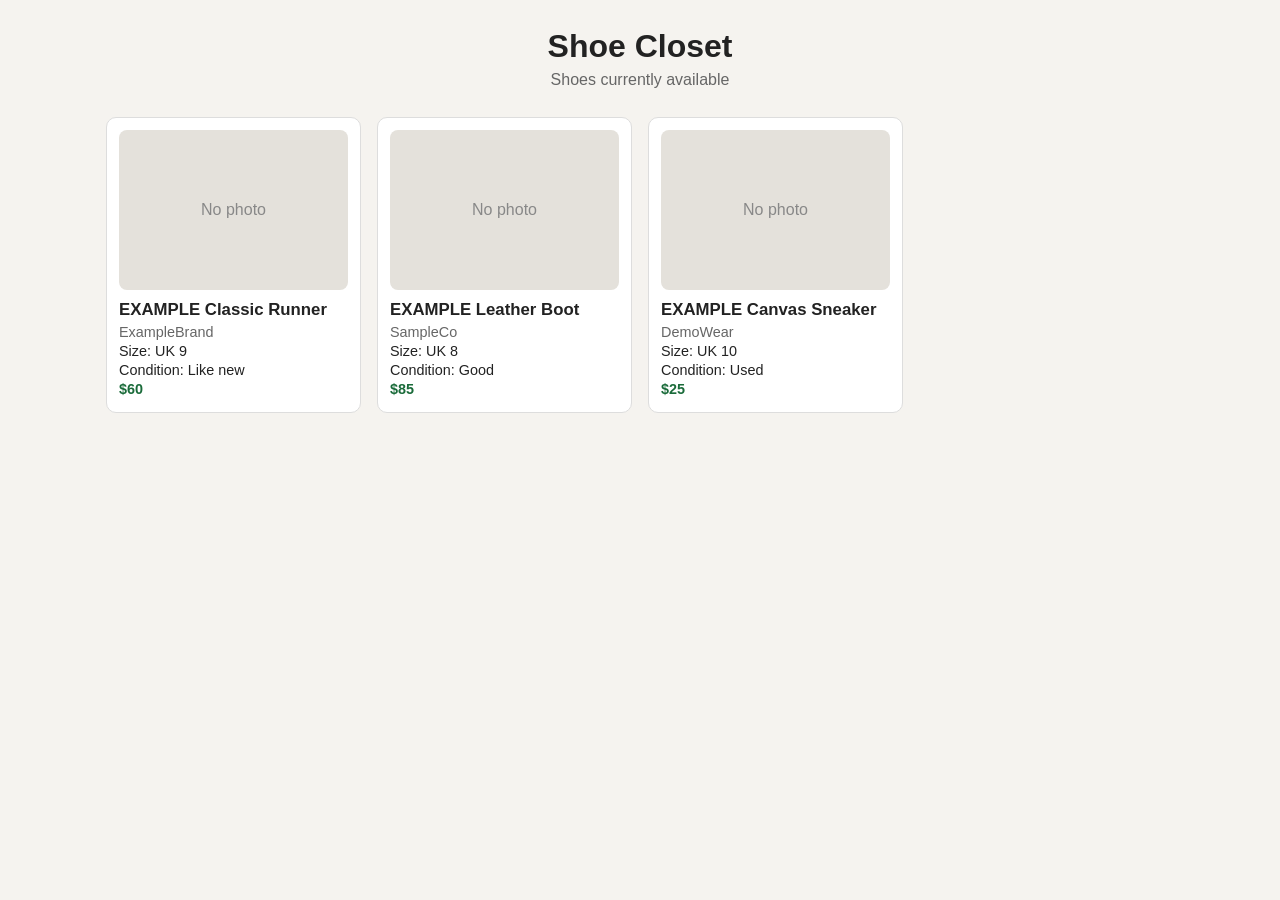
==== index.html @ 01b7a5d8 "Add Shoe Closet static showcase site Co-Authored-By: Claude Haiku 5.5 <noreply@anthropic.com>" ====
<!DOCTYPE html>
<html lang="en">
<head>
  <meta charset="utf-8">
  <meta name="viewport" content="width=device-width, initial-scale=1">
  <title>Shoe Closet</title>
  <link rel="stylesheet" href="styles.css">
</head>
<body>
  <header>
    <h1>Shoe Closet</h1>
    <p>Shoes currently available</p>
  </header>

  <main>
    <!-- Shoe cards are added here by script.js -->
    <div id="grid" class="grid"></div>
  </main>

  <!-- Detail panel: hidden until a card is clicked -->
  <div id="overlay" class="overlay" hidden>
    <div class="panel" role="dialog" aria-modal="true" aria-labelledby="d-name">
      <button id="close" class="close" aria-label="Close">&times;</button>
      <div id="d-photo" class="photo big"></div>
      <h2 id="d-name"></h2>
      <p id="d-price" class="price"></p>
      <dl id="d-info"></dl>
      <p id="d-desc"></p>
    </div>
  </div>

  <script src="shoes.js"></script>
  <script src="script.js"></script>
</body>
</html>
---- styles.css ----
/* Simple, responsive styling. No external files needed. */
* { box-sizing: border-box; }

body {
  margin: 0;
  font-family: Arial, Helvetica, sans-serif;
  background: #f5f3ef;
  color: #222;
}

header {
  text-align: center;
  padding: 28px 16px 12px;
}
header h1 { margin: 0; font-size: 2rem; }
header p { margin: 6px 0 0; color: #666; }

main { max-width: 1100px; margin: 0 auto; padding: 16px; }

/* Cards flow into as many columns as fit the screen */
.grid {
  display: grid;
  grid-template-columns: repeat(auto-fill, minmax(220px, 1fr));
  gap: 16px;
}

.card {
  background: #fff;
  border: 1px solid #ddd;
  border-radius: 10px;
  padding: 12px;
  text-align: left;
  font: inherit;
  color: inherit;
  cursor: pointer;
  transition: box-shadow 0.15s, transform 0.15s;
}
.card:hover, .card:focus {
  box-shadow: 0 4px 14px rgba(0, 0, 0, 0.15);
  transform: translateY(-2px);
}
.card h3 { margin: 10px 0 4px; font-size: 1.05rem; }
.card p { margin: 3px 0; font-size: 0.9rem; }
.brand { color: #666; }
.price { font-weight: bold; font-size: 1.1rem; color: #1a6b3a; }

/* Photo box (placeholder text shows when there is no image) */
.photo {
  height: 160px;
  background: #e4e1db;
  color: #888;
  border-radius: 8px;
  display: flex;
  align-items: center;
  justify-content: center;
  overflow: hidden;
}
.photo img { width: 100%; height: 100%; object-fit: cover; }
.photo.big { height: 260px; }

/* Detail panel */
.overlay {
  position: fixed;
  inset: 0;
  background: rgba(0, 0, 0, 0.55);
  display: flex;
  align-items: center;
  justify-content: center;
  padding: 16px;
}
.overlay[hidden] { display: none; }

.panel {
  position: relative;
  background: #fff;
  border-radius: 12px;
  padding: 20px;
  width: 100%;
  max-width: 480px;
  max-height: 90vh;
  overflow-y: auto;
}
.panel h2 { margin: 14px 0 4px; }
.close {
  position: absolute;
  top: 8px;
  right: 10px;
  z-index: 1;
  border: none;
  background: #fff;
  border-radius: 50%;
  width: 34px;
  height: 34px;
  font-size: 1.5rem;
  line-height: 1;
  cursor: pointer;
}

dl { display: grid; grid-template-columns: auto 1fr; gap: 6px 14px; margin: 12px 0; }
dt { font-weight: bold; color: #555; }
dd { margin: 0; }
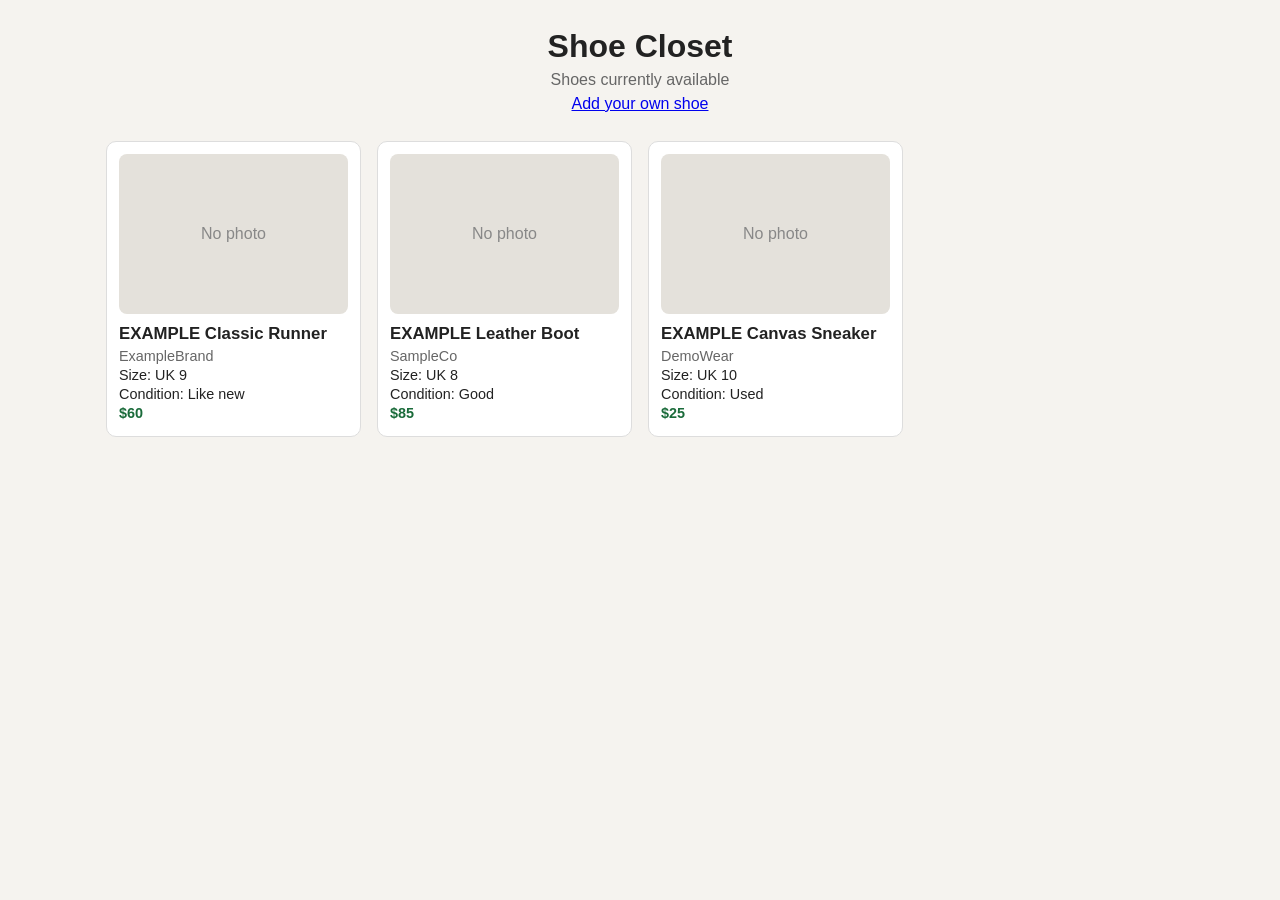
==== commit 342e3f95: "Add shoe entry form page and link to it Co-Authored-By: Claude Haiku 5.5 <noreply@anthropic.com>" ====
--- a/index.html
+++ b/index.html
@@ -10,6 +10,7 @@
   <header>
     <h1>Shoe Closet</h1>
     <p>Shoes currently available</p>
+    <p><a href="add.html">Add your own shoe</a></p>
   </header>
 
   <main>
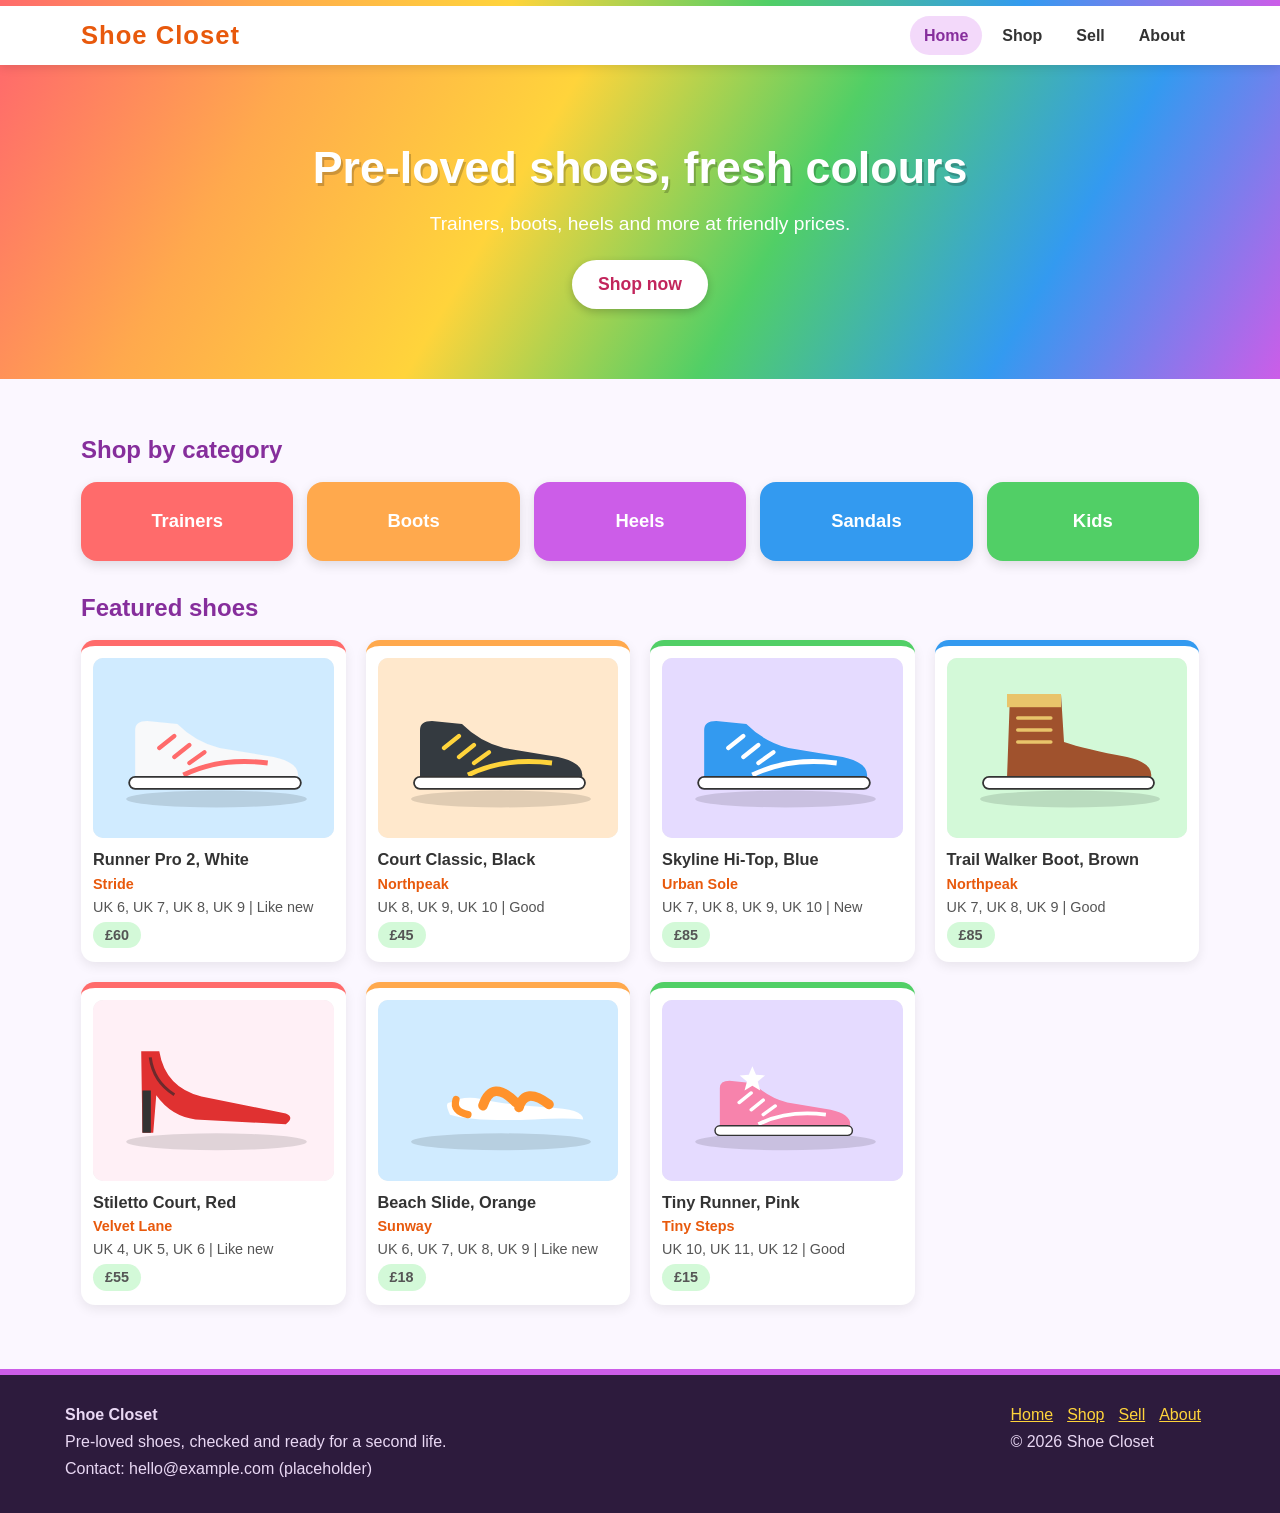
==== commit 888c4c5b: "Rebuild as a multi-page shoe shop with placeholder images Co-Authored-By: Claude Haiku 5.5 <noreply@" ====
--- a/index.html
+++ b/index.html
@@ -3,34 +3,57 @@
 <head>
   <meta charset="utf-8">
   <meta name="viewport" content="width=device-width, initial-scale=1">
-  <title>Shoe Closet</title>
+  <title>Shoe Closet - pre-loved shoes</title>
   <link rel="stylesheet" href="styles.css">
 </head>
 <body>
-  <header>
-    <h1>Shoe Closet</h1>
-    <p>Shoes currently available</p>
-    <p><a href="add.html">Add your own shoe</a></p>
+  <header class="site-header">
+    <nav class="nav">
+      <a class="logo" href="index.html">Shoe Closet</a>
+      <ul>
+        <li><a class="link active" href="index.html">Home</a></li>
+        <li><a class="link" href="shop.html">Shop</a></li>
+        <li><a class="link" href="sell.html">Sell</a></li>
+        <li><a class="link" href="about.html">About</a></li>
+      </ul>
+    </nav>
   </header>
 
-  <main>
-    <!-- Shoe cards are added here by script.js -->
-    <div id="grid" class="grid"></div>
+  <section class="hero">
+    <h1>Pre-loved shoes, fresh colours</h1>
+    <p>Trainers, boots, heels and more at friendly prices.</p>
+    <a class="btn light" href="shop.html">Shop now</a>
+  </section>
+
+  <main class="wrap">
+    <h2 class="section">Shop by category</h2>
+    <div class="tiles">
+      <a class="tile" href="shop.html?category=Trainers">Trainers</a>
+      <a class="tile" href="shop.html?category=Boots">Boots</a>
+      <a class="tile" href="shop.html?category=Heels">Heels</a>
+      <a class="tile" href="shop.html?category=Sandals">Sandals</a>
+      <a class="tile" href="shop.html?category=Kids">Kids</a>
+    </div>
+
+    <h2 class="section">Featured shoes</h2>
+    <div id="featured" class="grid"></div>
   </main>
 
-  <!-- Detail panel: hidden until a card is clicked -->
-  <div id="overlay" class="overlay" hidden>
-    <div class="panel" role="dialog" aria-modal="true" aria-labelledby="d-name">
-      <button id="close" class="close" aria-label="Close">&times;</button>
-      <div id="d-photo" class="photo big"></div>
-      <h2 id="d-name"></h2>
-      <p id="d-price" class="price"></p>
-      <dl id="d-info"></dl>
-      <p id="d-desc"></p>
+  <footer class="site-footer">
+    <div class="inner">
+      <div>
+        <strong>Shoe Closet</strong>
+        <p>Pre-loved shoes, checked and ready for a second life.</p>
+        <p>Contact: hello@example.com (placeholder)</p>
+      </div>
+      <div>
+        <a href="index.html">Home</a><a href="shop.html">Shop</a><a href="sell.html">Sell</a><a href="about.html">About</a>
+        <p>&copy; 2026 Shoe Closet</p>
+      </div>
     </div>
-  </div>
+  </footer>
 
   <script src="shoes.js"></script>
   <script src="script.js"></script>
 </body>
-</html>
+</html>
--- a/styles.css
+++ b/styles.css
@@ -1,101 +1,108 @@
-/* Simple, responsive styling. No external files needed. */
+/* Shoe Closet - one stylesheet for every page. Bright, playful, shop-like. */
 * { box-sizing: border-box; }
+body { margin: 0; font-family: "Trebuchet MS", Arial, Helvetica, sans-serif; background: #fbf7ff; color: #222; line-height: 1.45; }
+a { color: #862e9c; }
+img { max-width: 100%; display: block; }
+.wrap { max-width: 1150px; margin: 0 auto; padding: 24px 16px; }
 
-body {
-  margin: 0;
-  font-family: Arial, Helvetica, sans-serif;
-  background: #f5f3ef;
-  color: #222;
+/* Sticky top nav with rainbow strip */
+.site-header { position: sticky; top: 0; z-index: 10; background: #fff; box-shadow: 0 2px 10px rgba(0,0,0,.12); border-top: 6px solid transparent; border-image: linear-gradient(90deg, #ff6b6b, #ffa94d, #ffd43b, #51cf66, #339af0, #cc5de8) 1; }
+.nav { max-width: 1150px; margin: 0 auto; padding: 10px 16px; display: flex; align-items: center; justify-content: space-between; flex-wrap: wrap; gap: 8px; }
+.logo { font-size: 1.6rem; font-weight: bold; text-decoration: none; color: #e8590c; letter-spacing: 1px; }
+.nav ul { list-style: none; margin: 0; padding: 0; display: flex; gap: 6px; flex-wrap: wrap; }
+.nav a.link { display: block; padding: 8px 14px; border-radius: 999px; text-decoration: none; color: #333; font-weight: bold; }
+.nav a.link:hover, .nav a.active { background: #f3d9fa; color: #862e9c; }
+
+/* Buttons */
+.btn { display: inline-block; font: inherit; font-weight: bold; padding: 12px 26px; border: none; border-radius: 999px; background: linear-gradient(120deg, #ff6b6b, #cc5de8); color: #fff; text-decoration: none; cursor: pointer; box-shadow: 0 3px 8px rgba(0,0,0,.2); }
+.btn:hover { transform: scale(1.04); }
+.btn.light { background: #fff; color: #c2255c; }
+.btn.green { background: #2b8a3e; }
+
+/* Hero */
+.hero { background: linear-gradient(120deg, #ff6b6b, #ffa94d, #ffd43b, #51cf66, #339af0, #cc5de8); color: #fff; text-align: center; padding: 70px 16px; }
+.hero h1 { margin: 0 0 10px; font-size: 2.8rem; text-shadow: 2px 3px 0 rgba(0,0,0,.2); }
+.hero p { margin: 0 0 22px; font-size: 1.2rem; }
+.page-title { margin: 0 0 6px; color: #862e9c; }
+
+/* Category tiles */
+.tiles { display: grid; grid-template-columns: repeat(5, 1fr); gap: 14px; }
+.tile { display: block; text-align: center; padding: 26px 8px; border-radius: 16px; color: #fff; font-weight: bold; font-size: 1.15rem; text-decoration: none; box-shadow: 0 4px 12px rgba(0,0,0,.12); }
+.tile:hover { transform: translateY(-4px); }
+.tile:nth-child(1) { background: #ff6b6b; } .tile:nth-child(2) { background: #ffa94d; }
+.tile:nth-child(3) { background: #cc5de8; } .tile:nth-child(4) { background: #339af0; } .tile:nth-child(5) { background: #51cf66; }
+h2.section { color: #862e9c; margin: 30px 0 14px; }
+
+/* Cards */
+.grid { display: grid; grid-template-columns: repeat(auto-fill, minmax(220px, 1fr)); gap: 20px; }
+.card { display: block; background: #fff; border-top: 6px solid #ff6b6b; border-radius: 14px; padding: 12px; text-decoration: none; color: inherit; box-shadow: 0 4px 12px rgba(0,0,0,.08); transition: box-shadow .2s, transform .2s; }
+.card:nth-child(4n+2) { border-top-color: #ffa94d; } .card:nth-child(4n+3) { border-top-color: #51cf66; } .card:nth-child(4n+4) { border-top-color: #339af0; }
+.card:hover { box-shadow: 0 12px 24px rgba(0,0,0,.18); transform: translateY(-4px); }
+.card .photo { aspect-ratio: 4 / 3; border-radius: 10px; overflow: hidden; background: #eee; }
+.photo img { width: 100%; height: 100%; object-fit: cover; }
+.card h3 { margin: 10px 0 2px; font-size: 1.02rem; color: #333; }
+.card p { margin: 2px 0; font-size: .9rem; color: #555; }
+.brand { color: #e8590c !important; font-weight: bold; }
+.price { display: inline-block; margin-top: 6px; padding: 3px 12px; border-radius: 999px; background: #d3f9d8; color: #2b8a3e; font-weight: bold; font-size: 1.1rem; }
+.badge { display: inline-block; padding: 2px 10px; border-radius: 999px; background: #e7f5ff; color: #1971c2; font-size: .85rem; font-weight: bold; }
+
+/* Shop layout */
+.shop { display: grid; grid-template-columns: 240px 1fr; gap: 24px; align-items: start; }
+.filters { background: #fff; padding: 16px; border-radius: 14px; box-shadow: 0 4px 12px rgba(0,0,0,.08); border-top: 6px solid #cc5de8; }
+.filters h3 { margin: 0 0 6px; }
+.filters fieldset { border: none; padding: 0; margin: 0 0 16px; }
+.filters legend { font-weight: bold; color: #862e9c; margin-bottom: 4px; padding: 0; }
+.filters label { display: block; padding: 2px 0; }
+.filters select, .filters input[type=range], .sortbar select { width: 100%; font: inherit; padding: 6px; }
+.filters button { font: inherit; width: 100%; padding: 8px; border-radius: 999px; border: 2px solid #cc5de8; background: #fff; color: #862e9c; font-weight: bold; cursor: pointer; }
+.sortbar { display: flex; justify-content: space-between; align-items: center; gap: 12px; margin-bottom: 14px; }
+.sortbar select { width: auto; }
+.empty { padding: 30px; background: #fff; border-radius: 14px; text-align: center; grid-column: 1 / -1; }
+
+/* Product page */
+.product { display: grid; grid-template-columns: 1fr 1fr; gap: 30px; }
+.product .photo.big { aspect-ratio: 4 / 3; border-radius: 16px; overflow: hidden; box-shadow: 0 4px 16px rgba(0,0,0,.12); }
+.product h1 { margin: 6px 0; color: #333; }
+.product .price { font-size: 1.6rem; }
+.sizes { display: flex; flex-wrap: wrap; gap: 8px; margin: 8px 0 18px; }
+.size-btn { font: inherit; padding: 8px 14px; border: 2px solid #ccc; background: #fff; border-radius: 10px; cursor: pointer; }
+.size-btn.selected { border-color: #862e9c; background: #f3d9fa; color: #862e9c; font-weight: bold; }
+.note { font-size: .9rem; color: #666; }
+.trust { list-style: none; padding: 0; margin: 18px 0 0; color: #2b8a3e; font-weight: bold; }
+
+/* Info strips and steps */
+.steps { display: grid; grid-template-columns: repeat(3, 1fr); gap: 18px; }
+.step { background: #fff; padding: 18px; border-radius: 14px; border-top: 6px solid #51cf66; box-shadow: 0 4px 12px rgba(0,0,0,.08); }
+.step:nth-child(2) { border-top-color: #339af0; } .step:nth-child(3) { border-top-color: #ffa94d; }
+.step .num { display: inline-block; width: 34px; height: 34px; line-height: 34px; text-align: center; border-radius: 50%; background: #cc5de8; color: #fff; font-weight: bold; }
+
+/* Sell form */
+.add-form { display: grid; gap: 12px; max-width: 520px; background: #fff; padding: 22px; border-radius: 16px; box-shadow: 0 4px 12px rgba(0,0,0,.08); border-top: 6px solid #ffa94d; }
+.add-form label { display: grid; gap: 4px; font-weight: bold; color: #862e9c; }
+.add-form input, .add-form select, .add-form textarea, #output { font: inherit; padding: 8px; border: 2px solid #d0bfff; border-radius: 8px; }
+#output { width: 100%; font-family: Consolas, monospace; }
+#result { max-width: 520px; margin-top: 20px; }
+
+/* Footer */
+.site-footer { margin-top: 40px; background: #2d1b3d; color: #e9d8f4; padding: 28px 16px; border-top: 6px solid #cc5de8; }
+.site-footer .inner { max-width: 1150px; margin: 0 auto; display: flex; flex-wrap: wrap; gap: 24px; justify-content: space-between; }
+.site-footer a { color: #ffd43b; margin-right: 14px; }
+.site-footer p { margin: 4px 0; }
+
+/* Phones: sidebar stacks above the grid */
+@media (max-width: 760px) {
+  .shop, .product, .steps { grid-template-columns: 1fr; }
+  .tiles { grid-template-columns: repeat(2, 1fr); }
+  .hero h1 { font-size: 2rem; }
+  .nav { justify-content: center; }
 }
 
-header {
-  text-align: center;
-  padding: 28px 16px 12px;
-}
-header h1 { margin: 0; font-size: 2rem; }
-header p { margin: 6px 0 0; color: #666; }
-
-main { max-width: 1100px; margin: 0 auto; padding: 16px; }
-
-/* Cards flow into as many columns as fit the screen */
-.grid {
-  display: grid;
-  grid-template-columns: repeat(auto-fill, minmax(220px, 1fr));
-  gap: 16px;
-}
-
-.card {
-  background: #fff;
-  border: 1px solid #ddd;
-  border-radius: 10px;
-  padding: 12px;
-  text-align: left;
-  font: inherit;
-  color: inherit;
-  cursor: pointer;
-  transition: box-shadow 0.15s, transform 0.15s;
-}
-.card:hover, .card:focus {
-  box-shadow: 0 4px 14px rgba(0, 0, 0, 0.15);
-  transform: translateY(-2px);
-}
-.card h3 { margin: 10px 0 4px; font-size: 1.05rem; }
-.card p { margin: 3px 0; font-size: 0.9rem; }
-.brand { color: #666; }
-.price { font-weight: bold; font-size: 1.1rem; color: #1a6b3a; }
-
-/* Photo box (placeholder text shows when there is no image) */
-.photo {
-  height: 160px;
-  background: #e4e1db;
-  color: #888;
-  border-radius: 8px;
-  display: flex;
-  align-items: center;
-  justify-content: center;
-  overflow: hidden;
-}
-.photo img { width: 100%; height: 100%; object-fit: cover; }
-.photo.big { height: 260px; }
-
-/* Detail panel */
-.overlay {
-  position: fixed;
-  inset: 0;
-  background: rgba(0, 0, 0, 0.55);
-  display: flex;
-  align-items: center;
-  justify-content: center;
-  padding: 16px;
-}
-.overlay[hidden] { display: none; }
-
-.panel {
-  position: relative;
-  background: #fff;
-  border-radius: 12px;
-  padding: 20px;
-  width: 100%;
-  max-width: 480px;
-  max-height: 90vh;
-  overflow-y: auto;
-}
-.panel h2 { margin: 14px 0 4px; }
-.close {
-  position: absolute;
-  top: 8px;
-  right: 10px;
-  z-index: 1;
-  border: none;
-  background: #fff;
-  border-radius: 50%;
-  width: 34px;
-  height: 34px;
-  font-size: 1.5rem;
-  line-height: 1;
-  cursor: pointer;
-}
-
-dl { display: grid; grid-template-columns: auto 1fr; gap: 6px 14px; margin: 12px 0; }
-dt { font-weight: bold; color: #555; }
-dd { margin: 0; }
+/* Extras */
+.add-form .check { display: flex; align-items: center; gap: 8px; }
+.add-form .check input { width: auto; }
+.card .photo { display: flex; align-items: center; justify-content: center; }
+.product .photo.big { background: #eee; }
+.hero .btn.light { font-size: 1.1rem; }
+.sortbar label { display: flex; align-items: center; gap: 8px; }
+.card p.price { display: inline-block; }
+.step h3 { margin: 8px 0 4px; }
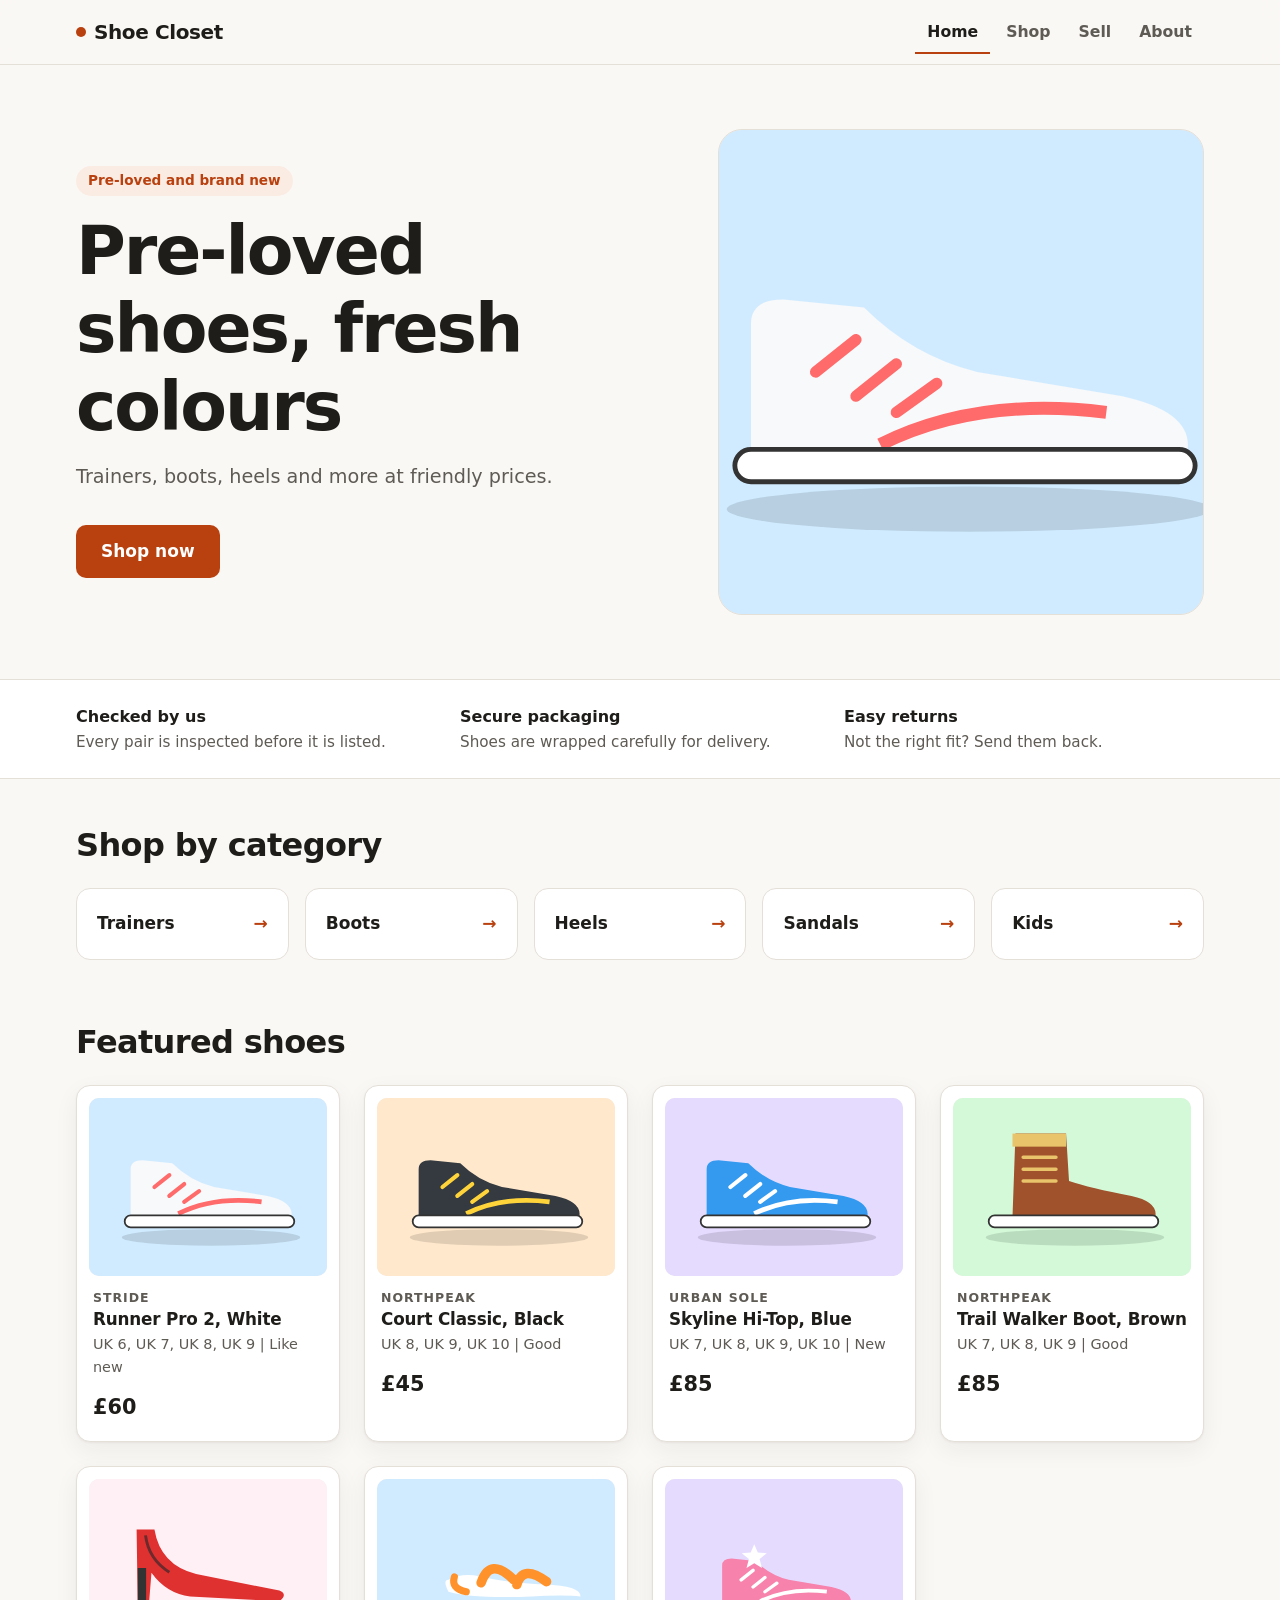
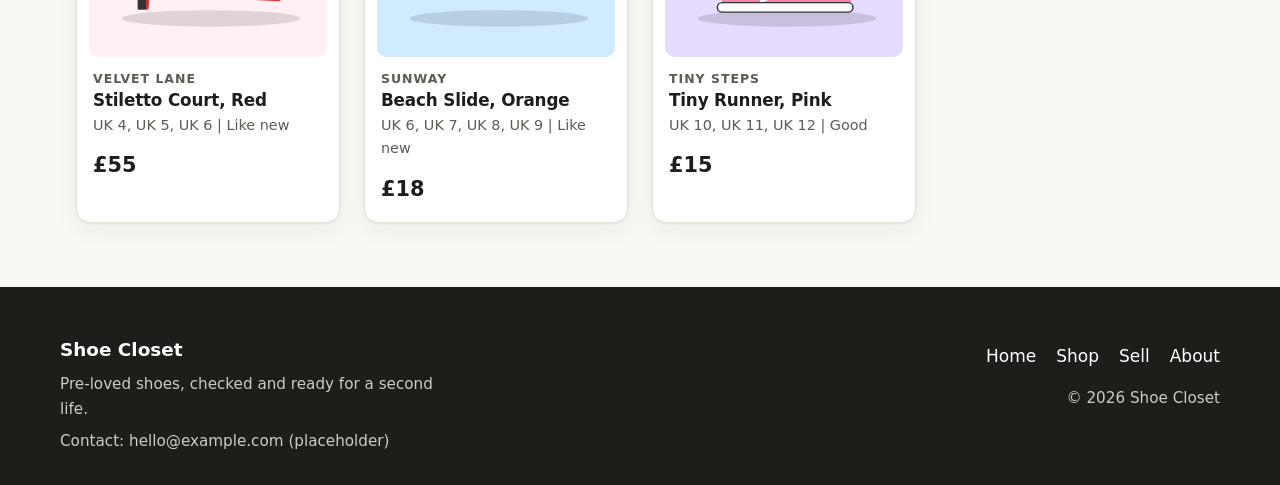
==== commit 92c41390: "Redesign Shoe Closet with a calmer, UI-friendly look Co-Authored-By: Claude Haiku 5.5 <noreply@anthr" ====
--- a/index.html
+++ b/index.html
@@ -4,6 +4,9 @@
   <meta charset="utf-8">
   <meta name="viewport" content="width=device-width, initial-scale=1">
   <title>Shoe Closet - pre-loved shoes</title>
+  <link rel="icon" href="data:image/svg+xml,%3Csvg xmlns=%27http://www.w3.org/2000/svg%27 viewBox=%270 0 32 32%27%3E%3Ccircle cx=%2716%27 cy=%2716%27 r=%2712%27 fill=%27%23b9400f%27/%3E%3C/svg%3E">
+  <meta name="theme-color" content="#faf8f5">
+  <meta name="description" content="Pre-loved and brand new trainers, boots, heels, sandals and kids shoes, checked and priced fairly.">
   <link rel="stylesheet" href="styles.css">
 </head>
 <body>
@@ -20,9 +23,23 @@
   </header>
 
   <section class="hero">
-    <h1>Pre-loved shoes, fresh colours</h1>
-    <p>Trainers, boots, heels and more at friendly prices.</p>
-    <a class="btn light" href="shop.html">Shop now</a>
+    <div class="hero-text">
+      <span class="eyebrow">Pre-loved and brand new</span>
+      <h1>Pre-loved shoes, fresh colours</h1>
+      <p>Trainers, boots, heels and more at friendly prices.</p>
+      <div class="hero-actions">
+        <a class="btn" href="shop.html">Shop now</a>
+      </div>
+    </div>
+    <div class="hero-visual"><img src="images/shoe-1.svg" alt="A pair of trainers from the Shoe Closet shop"></div>
+  </section>
+
+  <section class="trust-strip" aria-label="Why shop with us">
+    <ul>
+      <li><strong>Checked by us</strong>Every pair is inspected before it is listed.</li>
+      <li><strong>Secure packaging</strong>Shoes are wrapped carefully for delivery.</li>
+      <li><strong>Easy returns</strong>Not the right fit? Send them back.</li>
+    </ul>
   </section>
 
   <main class="wrap">
--- a/styles.css
+++ b/styles.css
@@ -1,108 +1,194 @@
-/* Shoe Closet - one stylesheet for every page. Bright, playful, shop-like. */
+/* Shoe Closet - one stylesheet for every page.
+   Calm and professional: warm neutral base, one terracotta accent, system fonts (works offline). */
+:root {
+  --bg: #faf8f5;
+  --surface: #ffffff;
+  --sunken: #f1ede7;
+  --text: #1f1d1a;
+  --muted: #5e5a54;
+  --border: #e4dfd7;
+  --accent: #b9400f;
+  --accent-hover: #9a3409;
+  --accent-soft: #fbece3;
+  --dark: #1f1d1a;
+  --radius: 14px;
+  --shadow: 0 1px 2px rgb(31 29 26 / .05), 0 8px 24px rgb(31 29 26 / .06);
+  --font: system-ui, -apple-system, "Segoe UI", Roboto, "Helvetica Neue", Arial, sans-serif;
+}
+@media (prefers-color-scheme: dark) {
+  :root {
+    --bg: #151412; --surface: #1e1c1a; --sunken: #262421; --text: #f3f0ea; --muted: #b3ada3;
+    --border: #36332f; --accent: #e8743f; --accent-hover: #f08a5b; --accent-soft: #3a241a;
+    --shadow: 0 1px 2px rgb(0 0 0 / .3), 0 8px 24px rgb(0 0 0 / .3);
+  }
+  .btn, .btn.green { color: #1a0f08; }
+  .site-footer { background: #0e0d0c; }
+}
+
 * { box-sizing: border-box; }
-body { margin: 0; font-family: "Trebuchet MS", Arial, Helvetica, sans-serif; background: #fbf7ff; color: #222; line-height: 1.45; }
-a { color: #862e9c; }
+html { -webkit-text-size-adjust: 100%; }
+body { margin: 0; font-family: var(--font); font-size: 1.0625rem; line-height: 1.6; background: var(--bg); color: var(--text); }
+h1, h2, h3 { line-height: 1.15; letter-spacing: -.02em; margin: 0; }
+p { margin: 0 0 12px; }
+a { color: var(--accent); }
 img { max-width: 100%; display: block; }
-.wrap { max-width: 1150px; margin: 0 auto; padding: 24px 16px; }
+code { background: var(--sunken); padding: 2px 6px; border-radius: 6px; font-size: .92em; }
+:focus-visible { outline: 3px solid var(--accent); outline-offset: 2px; border-radius: 6px; }
 
-/* Sticky top nav with rainbow strip */
-.site-header { position: sticky; top: 0; z-index: 10; background: #fff; box-shadow: 0 2px 10px rgba(0,0,0,.12); border-top: 6px solid transparent; border-image: linear-gradient(90deg, #ff6b6b, #ffa94d, #ffd43b, #51cf66, #339af0, #cc5de8) 1; }
-.nav { max-width: 1150px; margin: 0 auto; padding: 10px 16px; display: flex; align-items: center; justify-content: space-between; flex-wrap: wrap; gap: 8px; }
-.logo { font-size: 1.6rem; font-weight: bold; text-decoration: none; color: #e8590c; letter-spacing: 1px; }
-.nav ul { list-style: none; margin: 0; padding: 0; display: flex; gap: 6px; flex-wrap: wrap; }
-.nav a.link { display: block; padding: 8px 14px; border-radius: 999px; text-decoration: none; color: #333; font-weight: bold; }
-.nav a.link:hover, .nav a.active { background: #f3d9fa; color: #862e9c; }
+.wrap { max-width: 1160px; margin: 0 auto; padding: 48px 16px 64px; }
+.wrap > p { max-width: 65ch; color: var(--muted); }
+
+/* Header */
+.site-header { position: sticky; top: 0; z-index: 10; background: color-mix(in srgb, var(--bg) 88%, transparent); -webkit-backdrop-filter: blur(12px); backdrop-filter: blur(12px); border-bottom: 1px solid var(--border); }
+.nav { max-width: 1160px; margin: 0 auto; padding: 8px 16px; min-height: 64px; display: flex; align-items: center; justify-content: space-between; gap: 12px; }
+.logo { font-size: 1.25rem; font-weight: 700; text-decoration: none; color: var(--text); letter-spacing: -.02em; display: inline-flex; align-items: center; gap: 8px; min-height: 44px; }
+.logo::before { content: ""; width: 10px; height: 10px; border-radius: 50%; background: var(--accent); }
+.nav ul { list-style: none; margin: 0; padding: 0; display: flex; gap: 4px; }
+.nav a.link { display: flex; align-items: center; min-height: 44px; padding: 0 12px; border-radius: 10px; text-decoration: none; color: var(--muted); font-weight: 600; font-size: .98rem; transition: color .2s, background .2s; }
+.nav a.link:hover { color: var(--text); background: var(--sunken); }
+.nav a.active { color: var(--text); box-shadow: inset 0 -2px 0 var(--accent); border-radius: 0; }
 
 /* Buttons */
-.btn { display: inline-block; font: inherit; font-weight: bold; padding: 12px 26px; border: none; border-radius: 999px; background: linear-gradient(120deg, #ff6b6b, #cc5de8); color: #fff; text-decoration: none; cursor: pointer; box-shadow: 0 3px 8px rgba(0,0,0,.2); }
-.btn:hover { transform: scale(1.04); }
-.btn.light { background: #fff; color: #c2255c; }
-.btn.green { background: #2b8a3e; }
+.btn { display: inline-flex; align-items: center; justify-content: center; min-height: 48px; font: inherit; font-weight: 600; padding: 12px 24px; border: 1px solid transparent; border-radius: 10px; background: var(--accent); color: #fff; text-decoration: none; cursor: pointer; transition: all .2s ease; }
+.btn:hover { background: var(--accent-hover); transform: translateY(-1px); }
+.btn.green { background: var(--accent); }
+.btn.light { background: var(--accent); }
+.btn.ghost { background: transparent; color: var(--text); border-color: var(--border); }
+.btn.ghost:hover { background: var(--sunken); }
 
 /* Hero */
-.hero { background: linear-gradient(120deg, #ff6b6b, #ffa94d, #ffd43b, #51cf66, #339af0, #cc5de8); color: #fff; text-align: center; padding: 70px 16px; }
-.hero h1 { margin: 0 0 10px; font-size: 2.8rem; text-shadow: 2px 3px 0 rgba(0,0,0,.2); }
-.hero p { margin: 0 0 22px; font-size: 1.2rem; }
-.page-title { margin: 0 0 6px; color: #862e9c; }
+.hero { max-width: 1160px; margin: 0 auto; padding: 64px 16px; display: grid; grid-template-columns: 1.1fr .9fr; gap: 48px; align-items: center; }
+.hero-text { max-width: 540px; }
+.eyebrow { display: inline-block; margin-bottom: 16px; padding: 4px 12px; border-radius: 999px; background: var(--accent-soft); color: var(--accent); font-size: .85rem; font-weight: 600; }
+.hero h1 { font-size: clamp(2.5rem, 6vw, 4.25rem); letter-spacing: -.03em; margin-bottom: 16px; }
+.hero p { font-size: 1.2rem; color: var(--muted); margin-bottom: 32px; max-width: 46ch; }
+.hero-actions { display: flex; flex-wrap: wrap; gap: 12px; }
+.hero-visual { background: var(--sunken); border: 1px solid var(--border); border-radius: 24px; aspect-ratio: 1 / 1; display: flex; align-items: center; justify-content: center; overflow: hidden; }
+.hero-visual img { width: 100%; height: 100%; object-fit: cover; }
+
+/* Trust strip */
+.trust-strip { border-block: 1px solid var(--border); background: var(--surface); }
+.trust-strip ul { max-width: 1160px; margin: 0 auto; padding: 24px 16px; list-style: none; display: grid; grid-template-columns: repeat(3, 1fr); gap: 24px; }
+.trust-strip li { display: flex; flex-direction: column; font-size: .95rem; color: var(--muted); }
+.trust-strip strong { color: var(--text); font-size: 1rem; }
+
+.page-title { font-size: clamp(2rem, 4.5vw, 2.75rem); margin: 0 0 12px; }
+h2.section { font-size: clamp(1.5rem, 3vw, 2rem); margin: 64px 0 24px; }
+.wrap > h2.section:first-child { margin-top: 0; }
 
 /* Category tiles */
-.tiles { display: grid; grid-template-columns: repeat(5, 1fr); gap: 14px; }
-.tile { display: block; text-align: center; padding: 26px 8px; border-radius: 16px; color: #fff; font-weight: bold; font-size: 1.15rem; text-decoration: none; box-shadow: 0 4px 12px rgba(0,0,0,.12); }
-.tile:hover { transform: translateY(-4px); }
-.tile:nth-child(1) { background: #ff6b6b; } .tile:nth-child(2) { background: #ffa94d; }
-.tile:nth-child(3) { background: #cc5de8; } .tile:nth-child(4) { background: #339af0; } .tile:nth-child(5) { background: #51cf66; }
-h2.section { color: #862e9c; margin: 30px 0 14px; }
+.tiles { display: grid; grid-template-columns: repeat(5, 1fr); gap: 16px; }
+.tile { display: flex; align-items: center; justify-content: space-between; min-height: 72px; padding: 16px 20px; background: var(--surface); border: 1px solid var(--border); border-radius: var(--radius); color: var(--text); font-weight: 600; text-decoration: none; transition: all .2s ease; }
+.tile::after { content: "\2192"; color: var(--accent); transition: transform .2s; }
+.tile:hover { border-color: var(--accent); box-shadow: var(--shadow); transform: translateY(-2px); }
+.tile:hover::after { transform: translateX(3px); }
 
-/* Cards */
-.grid { display: grid; grid-template-columns: repeat(auto-fill, minmax(220px, 1fr)); gap: 20px; }
-.card { display: block; background: #fff; border-top: 6px solid #ff6b6b; border-radius: 14px; padding: 12px; text-decoration: none; color: inherit; box-shadow: 0 4px 12px rgba(0,0,0,.08); transition: box-shadow .2s, transform .2s; }
-.card:nth-child(4n+2) { border-top-color: #ffa94d; } .card:nth-child(4n+3) { border-top-color: #51cf66; } .card:nth-child(4n+4) { border-top-color: #339af0; }
-.card:hover { box-shadow: 0 12px 24px rgba(0,0,0,.18); transform: translateY(-4px); }
-.card .photo { aspect-ratio: 4 / 3; border-radius: 10px; overflow: hidden; background: #eee; }
+/* Cards (markup is built by script.js) */
+.grid { display: grid; grid-template-columns: repeat(auto-fill, minmax(230px, 1fr)); gap: 24px; }
+.card { display: flex; flex-direction: column; background: var(--surface); border: 1px solid var(--border); border-radius: var(--radius); padding: 12px 12px 16px; text-decoration: none; color: inherit; box-shadow: var(--shadow); transition: transform .2s ease, border-color .2s ease; }
+.card:hover { transform: translateY(-3px); border-color: var(--accent); }
+.card .photo { order: 0; aspect-ratio: 4 / 3; border-radius: 10px; overflow: hidden; background: var(--sunken); display: flex; align-items: center; justify-content: center; color: var(--muted); font-size: .9rem; margin-bottom: 12px; }
 .photo img { width: 100%; height: 100%; object-fit: cover; }
-.card h3 { margin: 10px 0 2px; font-size: 1.02rem; color: #333; }
-.card p { margin: 2px 0; font-size: .9rem; color: #555; }
-.brand { color: #e8590c !important; font-weight: bold; }
-.price { display: inline-block; margin-top: 6px; padding: 3px 12px; border-radius: 999px; background: #d3f9d8; color: #2b8a3e; font-weight: bold; font-size: 1.1rem; }
-.badge { display: inline-block; padding: 2px 10px; border-radius: 999px; background: #e7f5ff; color: #1971c2; font-size: .85rem; font-weight: bold; }
+.card .brand { order: 1; margin: 0 4px 2px; font-size: .78rem; text-transform: uppercase; letter-spacing: .08em; color: var(--muted); font-weight: 600; }
+.card h3 { order: 2; margin: 0 4px 4px; font-size: 1.05rem; letter-spacing: -.01em; color: var(--text); }
+.card p { order: 3; margin: 0 4px; font-size: .9rem; color: var(--muted); }
+.card p.price { order: 4; margin: 12px 4px 0; padding: 0; background: none; color: var(--text); font-size: 1.3rem; font-weight: 700; }
+.brand { font-weight: 600; }
+
+.badge { display: inline-block; padding: 4px 12px; border-radius: 999px; background: var(--accent-soft); color: var(--accent); font-size: .85rem; font-weight: 600; }
 
 /* Shop layout */
-.shop { display: grid; grid-template-columns: 240px 1fr; gap: 24px; align-items: start; }
-.filters { background: #fff; padding: 16px; border-radius: 14px; box-shadow: 0 4px 12px rgba(0,0,0,.08); border-top: 6px solid #cc5de8; }
-.filters h3 { margin: 0 0 6px; }
-.filters fieldset { border: none; padding: 0; margin: 0 0 16px; }
-.filters legend { font-weight: bold; color: #862e9c; margin-bottom: 4px; padding: 0; }
-.filters label { display: block; padding: 2px 0; }
-.filters select, .filters input[type=range], .sortbar select { width: 100%; font: inherit; padding: 6px; }
-.filters button { font: inherit; width: 100%; padding: 8px; border-radius: 999px; border: 2px solid #cc5de8; background: #fff; color: #862e9c; font-weight: bold; cursor: pointer; }
-.sortbar { display: flex; justify-content: space-between; align-items: center; gap: 12px; margin-bottom: 14px; }
-.sortbar select { width: auto; }
-.empty { padding: 30px; background: #fff; border-radius: 14px; text-align: center; grid-column: 1 / -1; }
+.shop { display: grid; grid-template-columns: 260px 1fr; gap: 32px; align-items: start; margin-top: 32px; }
+.filters { position: sticky; top: 84px; background: var(--surface); padding: 24px; border-radius: var(--radius); border: 1px solid var(--border); }
+.filters h3 { font-size: 1.1rem; margin: 0 0 16px; }
+.filters fieldset { border: 0; border-top: 1px solid var(--border); padding: 16px 0 0; margin: 0 0 16px; min-width: 0; }
+.filters legend { font-weight: 600; font-size: .85rem; text-transform: uppercase; letter-spacing: .06em; color: var(--muted); padding: 0 8px 0 0; float: left; width: 100%; margin-bottom: 8px; }
+.filters legend + * { clear: both; }
+.filters label { display: flex; align-items: center; gap: 8px; min-height: 36px; cursor: pointer; }
+.filters input[type=checkbox], .add-form .check input { width: 18px; height: 18px; accent-color: var(--accent); flex: none; }
+.filters input[type=range] { width: 100%; accent-color: var(--accent); }
+select, .add-form input, .add-form textarea, #output { font: inherit; color: var(--text); background: var(--surface); border: 1px solid var(--border); border-radius: 10px; padding: 10px 12px; min-height: 44px; }
+.filters select { width: 100%; }
+.filters button { font: inherit; font-weight: 600; width: 100%; min-height: 44px; border-radius: 10px; border: 1px solid var(--border); background: transparent; color: var(--text); cursor: pointer; transition: all .2s; }
+.filters button:hover { background: var(--sunken); }
+.sortbar { display: flex; justify-content: space-between; align-items: center; gap: 12px; margin-bottom: 24px; padding-bottom: 16px; border-bottom: 1px solid var(--border); }
+#count { font-weight: 600; }
+.sortbar label { display: flex; align-items: center; gap: 8px; color: var(--muted); font-size: .95rem; }
+.empty { padding: 48px 24px; background: var(--surface); border: 1px dashed var(--border); border-radius: var(--radius); text-align: center; grid-column: 1 / -1; color: var(--muted); }
 
 /* Product page */
-.product { display: grid; grid-template-columns: 1fr 1fr; gap: 30px; }
-.product .photo.big { aspect-ratio: 4 / 3; border-radius: 16px; overflow: hidden; box-shadow: 0 4px 16px rgba(0,0,0,.12); }
-.product h1 { margin: 6px 0; color: #333; }
-.product .price { font-size: 1.6rem; }
-.sizes { display: flex; flex-wrap: wrap; gap: 8px; margin: 8px 0 18px; }
-.size-btn { font: inherit; padding: 8px 14px; border: 2px solid #ccc; background: #fff; border-radius: 10px; cursor: pointer; }
-.size-btn.selected { border-color: #862e9c; background: #f3d9fa; color: #862e9c; font-weight: bold; }
-.note { font-size: .9rem; color: #666; }
-.trust { list-style: none; padding: 0; margin: 18px 0 0; color: #2b8a3e; font-weight: bold; }
+.product { display: grid; grid-template-columns: 1.1fr .9fr; gap: 48px; align-items: start; }
+.product .photo.big { aspect-ratio: 4 / 3; border-radius: 20px; overflow: hidden; background: var(--sunken); border: 1px solid var(--border); display: flex; align-items: center; justify-content: center; color: var(--muted); }
+.product .brand { margin: 0 0 8px; font-size: .85rem; text-transform: uppercase; letter-spacing: .08em; color: var(--muted); }
+.product h1 { font-size: clamp(1.75rem, 4vw, 2.5rem); margin-bottom: 12px; }
+.product .price { font-size: 2rem; font-weight: 700; margin-bottom: 12px; }
+.product .info > p { color: var(--muted); }
+.product .info > p.price { color: var(--text); }
+.product .info > strong { display: block; margin-top: 24px; }
+.sizes { display: flex; flex-wrap: wrap; gap: 8px; margin: 12px 0 24px; }
+.size-btn { font: inherit; min-width: 64px; min-height: 44px; padding: 8px 16px; border: 1px solid var(--border); background: var(--surface); color: var(--text); border-radius: 10px; cursor: pointer; transition: all .2s; }
+.size-btn:hover { border-color: var(--text); }
+.size-btn.selected { border-color: var(--accent); background: var(--accent-soft); color: var(--accent); font-weight: 600; box-shadow: inset 0 0 0 1px var(--accent); }
+.product .btn { width: 100%; }
+.note { font-size: .9rem; color: var(--muted); margin-top: 8px; }
+.trust { list-style: none; padding: 24px 0 0; margin: 24px 0 0; border-top: 1px solid var(--border); color: var(--muted); display: grid; gap: 8px; font-size: .95rem; }
+#related-wrap { margin-top: 32px; }
 
-/* Info strips and steps */
-.steps { display: grid; grid-template-columns: repeat(3, 1fr); gap: 18px; }
-.step { background: #fff; padding: 18px; border-radius: 14px; border-top: 6px solid #51cf66; box-shadow: 0 4px 12px rgba(0,0,0,.08); }
-.step:nth-child(2) { border-top-color: #339af0; } .step:nth-child(3) { border-top-color: #ffa94d; }
-.step .num { display: inline-block; width: 34px; height: 34px; line-height: 34px; text-align: center; border-radius: 50%; background: #cc5de8; color: #fff; font-weight: bold; }
+/* Steps */
+.steps { display: grid; grid-template-columns: repeat(3, 1fr); gap: 24px; }
+.step { background: var(--surface); padding: 32px 24px; border-radius: var(--radius); border: 1px solid var(--border); box-shadow: var(--shadow); }
+.step .num { display: inline-flex; align-items: center; justify-content: center; width: 36px; height: 36px; border-radius: 50%; background: var(--accent-soft); color: var(--accent); font-weight: 700; margin-bottom: 16px; }
+.step h3 { font-size: 1.2rem; margin-bottom: 8px; }
+.step p { color: var(--muted); margin: 0; }
 
 /* Sell form */
-.add-form { display: grid; gap: 12px; max-width: 520px; background: #fff; padding: 22px; border-radius: 16px; box-shadow: 0 4px 12px rgba(0,0,0,.08); border-top: 6px solid #ffa94d; }
-.add-form label { display: grid; gap: 4px; font-weight: bold; color: #862e9c; }
-.add-form input, .add-form select, .add-form textarea, #output { font: inherit; padding: 8px; border: 2px solid #d0bfff; border-radius: 8px; }
-#output { width: 100%; font-family: Consolas, monospace; }
-#result { max-width: 520px; margin-top: 20px; }
+.add-form { display: grid; gap: 16px; max-width: 560px; margin-top: 32px; background: var(--surface); padding: 32px; border-radius: var(--radius); border: 1px solid var(--border); box-shadow: var(--shadow); }
+.add-form label { display: grid; gap: 6px; font-weight: 600; font-size: .95rem; }
+.add-form input, .add-form select, .add-form textarea { font-weight: 400; width: 100%; }
+.add-form input::placeholder, .add-form textarea::placeholder { color: #8a857d; }
+.add-form .check { display: flex; align-items: center; gap: 8px; }
+.add-form .check input { width: 18px; }
+#output { width: 100%; font-family: Consolas, "SF Mono", monospace; font-size: .9rem; margin: 12px 0; }
+#result { max-width: 560px; margin-top: 32px; }
+#result h2 { font-size: 1.5rem; margin-bottom: 8px; }
 
 /* Footer */
-.site-footer { margin-top: 40px; background: #2d1b3d; color: #e9d8f4; padding: 28px 16px; border-top: 6px solid #cc5de8; }
-.site-footer .inner { max-width: 1150px; margin: 0 auto; display: flex; flex-wrap: wrap; gap: 24px; justify-content: space-between; }
-.site-footer a { color: #ffd43b; margin-right: 14px; }
-.site-footer p { margin: 4px 0; }
+.site-footer { background: var(--dark); color: #cfcac2; padding: 48px 16px 32px; }
+.site-footer .inner { max-width: 1160px; margin: 0 auto; display: flex; flex-wrap: wrap; gap: 32px; justify-content: space-between; }
+.site-footer strong { color: #fff; font-size: 1.15rem; }
+.site-footer p { margin: 8px 0 0; max-width: 40ch; font-size: .95rem; }
+.site-footer a { color: #fff; margin-right: 20px; text-decoration: none; display: inline-block; padding: 8px 0; }
+.site-footer a:hover { text-decoration: underline; }
+.site-footer .inner > div:last-child { text-align: right; }
+.site-footer .inner > div:last-child a { margin: 0 0 0 20px; }
 
-/* Phones: sidebar stacks above the grid */
+@media (prefers-reduced-motion: reduce) { * { transition: none !important; } }
+
+/* Tablet and phones */
+@media (max-width: 900px) {
+  .tiles { grid-template-columns: repeat(3, 1fr); }
+  .hero { grid-template-columns: 1fr; gap: 32px; padding: 48px 16px; }
+  .hero-visual { max-width: 420px; aspect-ratio: 4 / 3; }
+}
 @media (max-width: 760px) {
-  .shop, .product, .steps { grid-template-columns: 1fr; }
+  .wrap { padding: 32px 16px 48px; }
+  .shop, .product, .steps { grid-template-columns: 1fr; gap: 24px; }
+  .filters { position: static; }
+  .trust-strip ul { grid-template-columns: 1fr; gap: 12px; }
   .tiles { grid-template-columns: repeat(2, 1fr); }
-  .hero h1 { font-size: 2rem; }
-  .nav { justify-content: center; }
+  h2.section { margin-top: 48px; }
+  .grid { grid-template-columns: repeat(2, 1fr); gap: 12px; }
+  .card { padding: 8px 8px 12px; }
+  .card h3 { font-size: .95rem; }
+  .card p { font-size: .82rem; }
+  .card p.price { font-size: 1.15rem; }
+  .add-form { padding: 20px; }
+  .site-footer .inner > div:last-child { text-align: left; }
+  .site-footer .inner > div:last-child a { margin: 0 20px 0 0; }
+  .nav a.link { padding: 0 8px; font-size: .92rem; }
+  .sortbar { flex-wrap: wrap; }
 }
-
-/* Extras */
-.add-form .check { display: flex; align-items: center; gap: 8px; }
-.add-form .check input { width: auto; }
-.card .photo { display: flex; align-items: center; justify-content: center; }
-.product .photo.big { background: #eee; }
-.hero .btn.light { font-size: 1.1rem; }
-.sortbar label { display: flex; align-items: center; gap: 8px; }
-.card p.price { display: inline-block; }
-.step h3 { margin: 8px 0 4px; }
+@media (max-width: 400px) {
+  .logo { font-size: 1.1rem; }
+  .nav a.link { padding: 0 6px; font-size: .88rem; }
+}
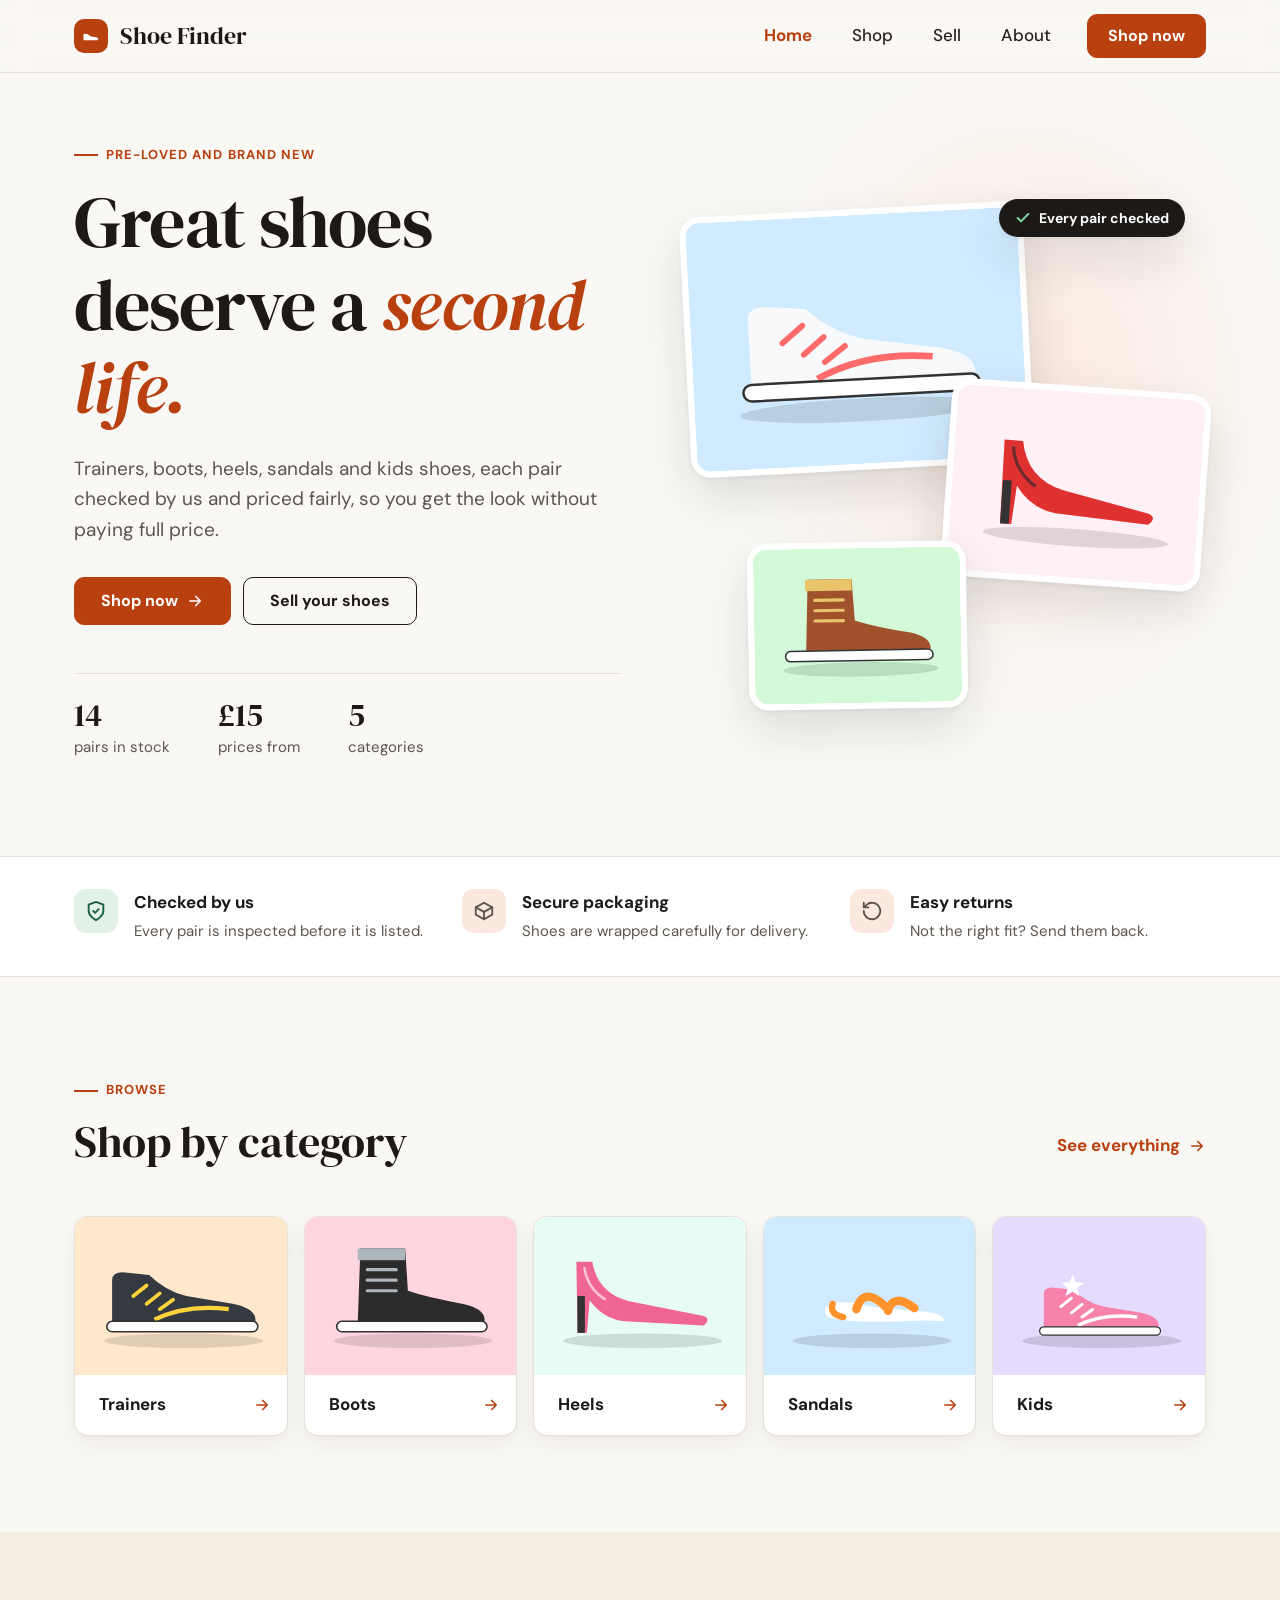
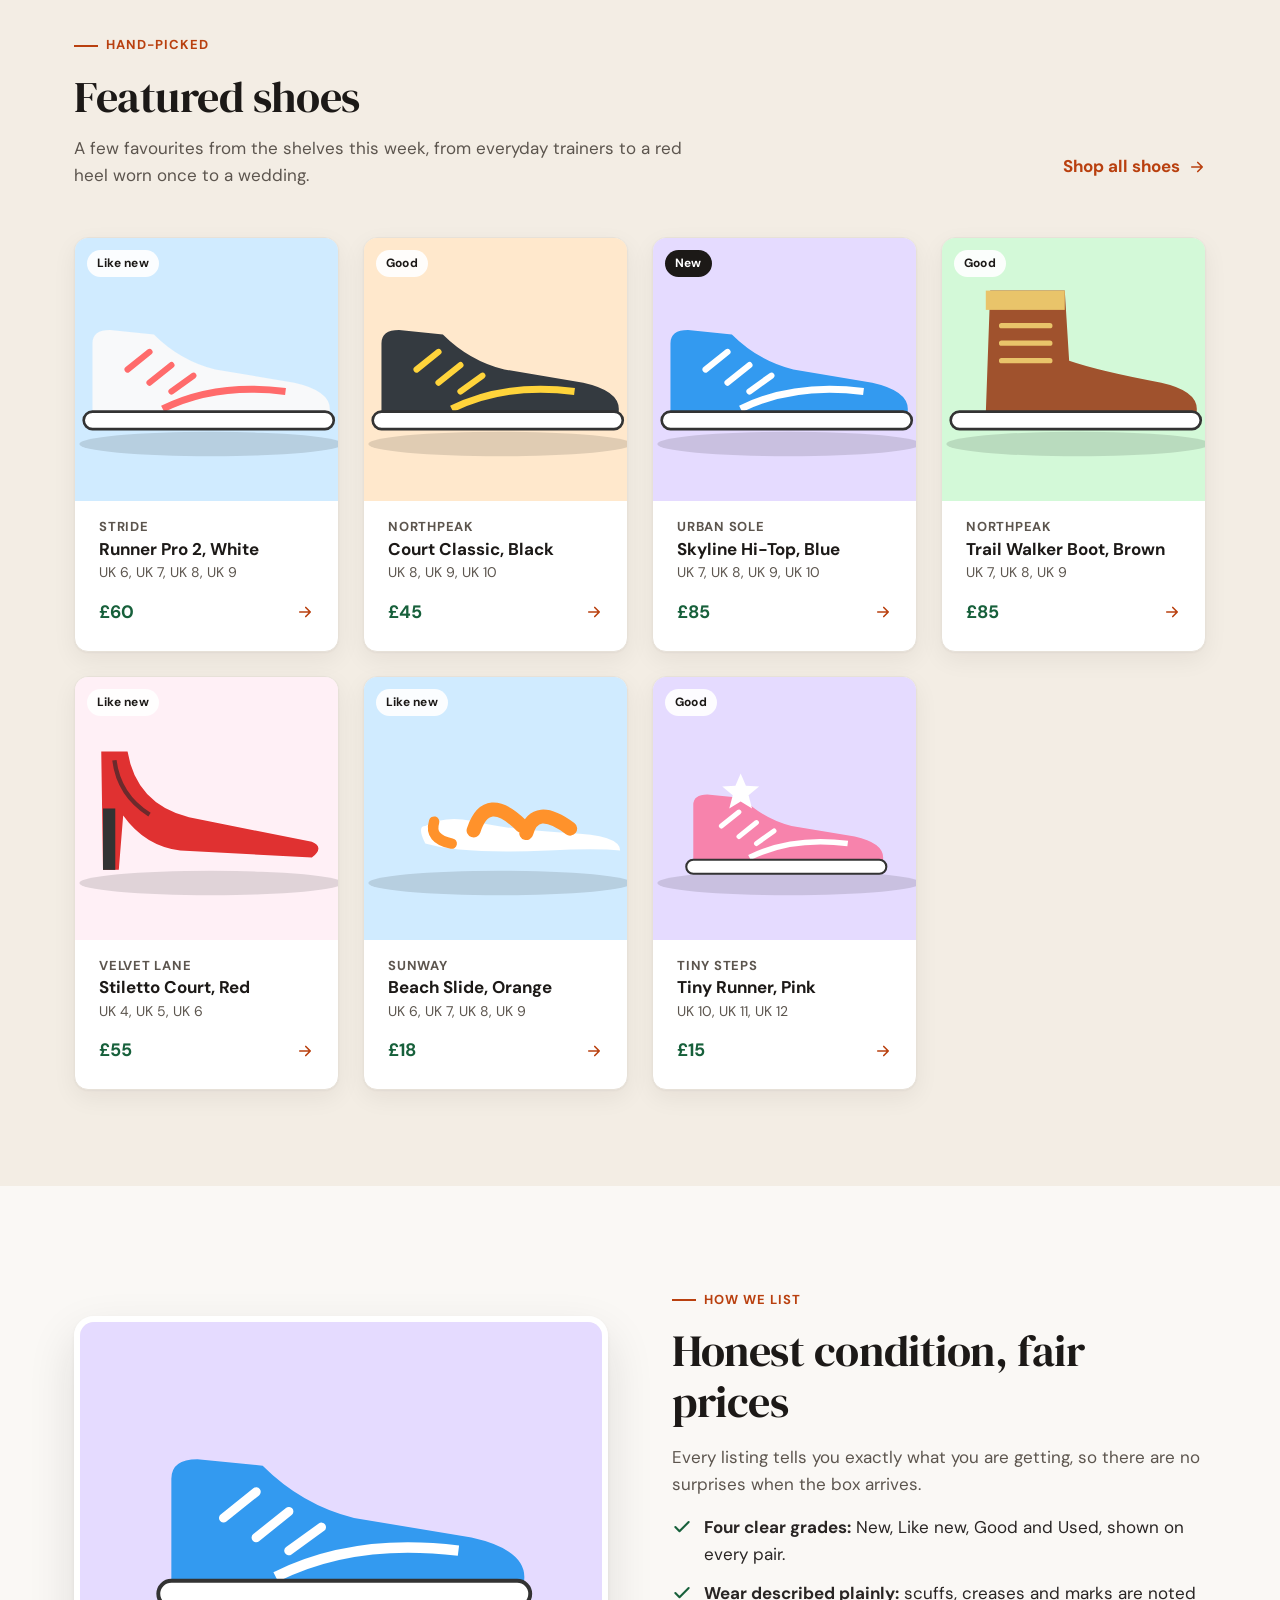
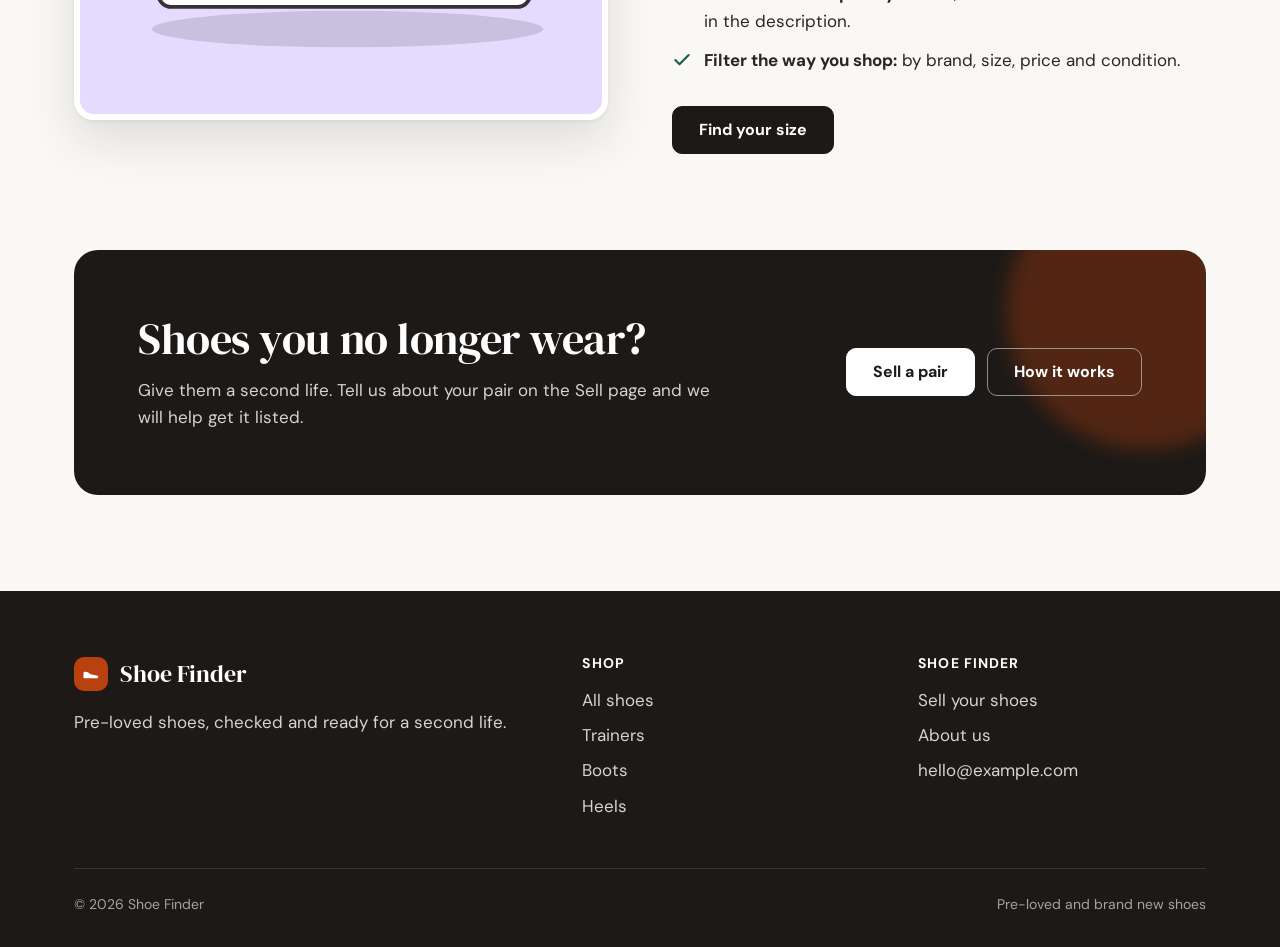
==== commit 463ffd7d: "Redesign Shoe Finder site with a professional look Co-Authored-By: Claude Haiku 5.5 <noreply@anthrop" ====
--- a/index.html
+++ b/index.html
@@ -3,74 +3,189 @@
 <head>
   <meta charset="utf-8">
   <meta name="viewport" content="width=device-width, initial-scale=1">
-  <title>Shoe Closet - pre-loved shoes</title>
-  <link rel="icon" href="data:image/svg+xml,%3Csvg xmlns=%27http://www.w3.org/2000/svg%27 viewBox=%270 0 32 32%27%3E%3Ccircle cx=%2716%27 cy=%2716%27 r=%2712%27 fill=%27%23b9400f%27/%3E%3C/svg%3E">
+  <title>Shoe Finder - pre-loved shoes, checked and fairly priced</title>
+  <meta name="description" content="Pre-loved and brand new trainers, boots, heels, sandals and kids shoes, checked and priced fairly.">
+  <meta property="og:title" content="Shoe Finder - pre-loved shoes, checked and fairly priced">
+  <meta property="og:description" content="Trainers, boots, heels, sandals and kids shoes. Every pair is inspected before it is listed.">
+  <meta property="og:type" content="website">
+  <meta property="og:image" content="images/shoe-1.svg">
   <meta name="theme-color" content="#faf8f5">
-  <meta name="description" content="Pre-loved and brand new trainers, boots, heels, sandals and kids shoes, checked and priced fairly.">
+  <link rel="icon" href="data:image/svg+xml,%3Csvg xmlns=%27http://www.w3.org/2000/svg%27 viewBox=%270 0 32 32%27%3E%3Crect width=%2732%27 height=%2732%27 rx=%278%27 fill=%27%23b9400f%27/%3E%3Cpath d=%27M7 21v-7c0-1 1-2 2-2l4 .5c2 2 4 3 7 3.5l4 1c2 .5 2 3 0 4z%27 fill=%27%23fff%27/%3E%3C/svg%3E">
+  <link rel="preconnect" href="https://fonts.googleapis.com">
+  <link rel="preconnect" href="https://fonts.gstatic.com" crossorigin>
   <link rel="stylesheet" href="styles.css">
 </head>
 <body>
+  <a class="skip" href="#main">Skip to content</a>
+
   <header class="site-header">
-    <nav class="nav">
-      <a class="logo" href="index.html">Shoe Closet</a>
-      <ul>
-        <li><a class="link active" href="index.html">Home</a></li>
-        <li><a class="link" href="shop.html">Shop</a></li>
-        <li><a class="link" href="sell.html">Sell</a></li>
-        <li><a class="link" href="about.html">About</a></li>
+    <nav class="nav container" aria-label="Main">
+      <a class="logo" href="index.html">
+        <span class="logo-mark" aria-hidden="true"><svg width="20" height="20" viewBox="0 0 24 24" fill="currentColor"><path d="M3 17v-6c0-1 .8-1.7 1.8-1.6l3.6.4c1.6 1.8 3.6 2.8 6 3.2l4.6.9c2 .4 2.4 3.1.4 3.1z"/></svg></span>
+        Shoe Finder
+      </a>
+      <button class="menu-btn" type="button" aria-expanded="false" aria-controls="nav-links" aria-label="Open menu">
+        <svg width="22" height="22" viewBox="0 0 24 24" fill="none" stroke="currentColor" stroke-width="2" stroke-linecap="round"><path d="M4 7h16M4 12h16M4 17h16"/></svg>
+      </button>
+      <ul class="nav-links" id="nav-links">
+        <li><a href="index.html" aria-current="page">Home</a></li>
+        <li><a href="shop.html">Shop</a></li>
+        <li><a href="sell.html">Sell</a></li>
+        <li><a href="about.html">About</a></li>
+        <li><a class="btn" href="shop.html">Shop now</a></li>
       </ul>
     </nav>
   </header>
 
-  <section class="hero">
-    <div class="hero-text">
-      <span class="eyebrow">Pre-loved and brand new</span>
-      <h1>Pre-loved shoes, fresh colours</h1>
-      <p>Trainers, boots, heels and more at friendly prices.</p>
-      <div class="hero-actions">
-        <a class="btn" href="shop.html">Shop now</a>
+  <main id="main">
+    <section class="hero">
+      <div class="container hero-grid">
+        <div class="hero-text">
+          <span class="eyebrow">Pre-loved and brand new</span>
+          <h1>Great shoes deserve a <em>second life.</em></h1>
+          <p class="lead">Trainers, boots, heels, sandals and kids shoes, each pair checked by us and priced fairly, so you get the look without paying full price.</p>
+          <div class="hero-actions">
+            <a class="btn" href="shop.html">Shop now
+              <svg width="18" height="18" viewBox="0 0 24 24" fill="none" stroke="currentColor" stroke-width="2.2" stroke-linecap="round" stroke-linejoin="round" aria-hidden="true"><path d="M5 12h14M13 6l6 6-6 6"/></svg>
+            </a>
+            <a class="btn ghost" href="sell.html">Sell your shoes</a>
+          </div>
+          <div class="hero-stats">
+            <div><strong data-stat="count">14</strong><span>pairs in stock</span></div>
+            <div><strong data-stat="from">&pound;15</strong><span>prices from</span></div>
+            <div><strong>5</strong><span>categories</span></div>
+          </div>
+        </div>
+        <div class="hero-art" aria-hidden="true">
+          <span class="hero-badge"><svg width="16" height="16" viewBox="0 0 24 24" fill="none" stroke="currentColor" stroke-width="3" stroke-linecap="round" stroke-linejoin="round"><path d="M20 6 9 17l-5-5"/></svg>Every pair checked</span>
+          <div class="tile-img a"><img src="images/shoe-1.svg" alt=""></div>
+          <div class="tile-img b"><img src="images/shoe-8.svg" alt=""></div>
+          <div class="tile-img c"><img src="images/shoe-5.svg" alt=""></div>
+        </div>
       </div>
-    </div>
-    <div class="hero-visual"><img src="images/shoe-1.svg" alt="A pair of trainers from the Shoe Closet shop"></div>
-  </section>
+    </section>
 
-  <section class="trust-strip" aria-label="Why shop with us">
-    <ul>
-      <li><strong>Checked by us</strong>Every pair is inspected before it is listed.</li>
-      <li><strong>Secure packaging</strong>Shoes are wrapped carefully for delivery.</li>
-      <li><strong>Easy returns</strong>Not the right fit? Send them back.</li>
-    </ul>
-  </section>
+    <section class="trust" aria-label="Why shop with us">
+      <div class="container">
+        <ul>
+          <li>
+            <span class="icon-chip green"><svg width="22" height="22" viewBox="0 0 24 24" fill="none" stroke="currentColor" stroke-width="2" stroke-linecap="round" stroke-linejoin="round" aria-hidden="true"><path d="M12 22s8-4 8-10V5l-8-3-8 3v7c0 6 8 10 8 10z"/><path d="m9 12 2 2 4-4"/></svg></span>
+            <div><strong>Checked by us</strong><span>Every pair is inspected before it is listed.</span></div>
+          </li>
+          <li>
+            <span class="icon-chip"><svg width="22" height="22" viewBox="0 0 24 24" fill="none" stroke="currentColor" stroke-width="2" stroke-linecap="round" stroke-linejoin="round" aria-hidden="true"><path d="M21 8 12 3 3 8v8l9 5 9-5z"/><path d="M3 8l9 5 9-5M12 13v8"/></svg></span>
+            <div><strong>Secure packaging</strong><span>Shoes are wrapped carefully for delivery.</span></div>
+          </li>
+          <li>
+            <span class="icon-chip"><svg width="22" height="22" viewBox="0 0 24 24" fill="none" stroke="currentColor" stroke-width="2" stroke-linecap="round" stroke-linejoin="round" aria-hidden="true"><path d="M3 12a9 9 0 1 0 3-6.7L3 8"/><path d="M3 3v5h5"/></svg></span>
+            <div><strong>Easy returns</strong><span>Not the right fit? Send them back.</span></div>
+          </li>
+        </ul>
+      </div>
+    </section>
 
-  <main class="wrap">
-    <h2 class="section">Shop by category</h2>
-    <div class="tiles">
-      <a class="tile" href="shop.html?category=Trainers">Trainers</a>
-      <a class="tile" href="shop.html?category=Boots">Boots</a>
-      <a class="tile" href="shop.html?category=Heels">Heels</a>
-      <a class="tile" href="shop.html?category=Sandals">Sandals</a>
-      <a class="tile" href="shop.html?category=Kids">Kids</a>
-    </div>
+    <section class="section">
+      <div class="container">
+        <div class="section-head reveal">
+          <div>
+            <span class="eyebrow">Browse</span>
+            <h2>Shop by category</h2>
+          </div>
+          <a class="text-link" href="shop.html">See everything
+            <svg width="18" height="18" viewBox="0 0 24 24" fill="none" stroke="currentColor" stroke-width="2.2" stroke-linecap="round" stroke-linejoin="round" aria-hidden="true"><path d="M5 12h14M13 6l6 6-6 6"/></svg>
+          </a>
+        </div>
+        <div class="cats reveal">
+          <a class="cat" href="shop.html?category=Trainers"><img src="images/shoe-2.svg" alt=""><span class="cat-label">Trainers <svg width="18" height="18" viewBox="0 0 24 24" fill="none" stroke="currentColor" stroke-width="2.2" stroke-linecap="round" stroke-linejoin="round" aria-hidden="true"><path d="M5 12h14M13 6l6 6-6 6"/></svg></span></a>
+          <a class="cat" href="shop.html?category=Boots"><img src="images/shoe-6.svg" alt=""><span class="cat-label">Boots <svg width="18" height="18" viewBox="0 0 24 24" fill="none" stroke="currentColor" stroke-width="2.2" stroke-linecap="round" stroke-linejoin="round" aria-hidden="true"><path d="M5 12h14M13 6l6 6-6 6"/></svg></span></a>
+          <a class="cat" href="shop.html?category=Heels"><img src="images/shoe-10.svg" alt=""><span class="cat-label">Heels <svg width="18" height="18" viewBox="0 0 24 24" fill="none" stroke="currentColor" stroke-width="2.2" stroke-linecap="round" stroke-linejoin="round" aria-hidden="true"><path d="M5 12h14M13 6l6 6-6 6"/></svg></span></a>
+          <a class="cat" href="shop.html?category=Sandals"><img src="images/shoe-11.svg" alt=""><span class="cat-label">Sandals <svg width="18" height="18" viewBox="0 0 24 24" fill="none" stroke="currentColor" stroke-width="2.2" stroke-linecap="round" stroke-linejoin="round" aria-hidden="true"><path d="M5 12h14M13 6l6 6-6 6"/></svg></span></a>
+          <a class="cat" href="shop.html?category=Kids"><img src="images/shoe-13.svg" alt=""><span class="cat-label">Kids <svg width="18" height="18" viewBox="0 0 24 24" fill="none" stroke="currentColor" stroke-width="2.2" stroke-linecap="round" stroke-linejoin="round" aria-hidden="true"><path d="M5 12h14M13 6l6 6-6 6"/></svg></span></a>
+        </div>
+      </div>
+    </section>
 
-    <h2 class="section">Featured shoes</h2>
-    <div id="featured" class="grid"></div>
+    <section class="section sand">
+      <div class="container">
+        <div class="section-head reveal">
+          <div>
+            <span class="eyebrow">Hand-picked</span>
+            <h2>Featured shoes</h2>
+            <p>A few favourites from the shelves this week, from everyday trainers to a red heel worn once to a wedding.</p>
+          </div>
+          <a class="text-link" href="shop.html">Shop all shoes
+            <svg width="18" height="18" viewBox="0 0 24 24" fill="none" stroke="currentColor" stroke-width="2.2" stroke-linecap="round" stroke-linejoin="round" aria-hidden="true"><path d="M5 12h14M13 6l6 6-6 6"/></svg>
+          </a>
+        </div>
+        <div id="featured" class="grid reveal"></div>
+      </div>
+    </section>
+
+    <section class="section">
+      <div class="container split">
+        <div class="split-art reveal"><img src="images/shoe-3.svg" alt="A brand new blue high-top trainer, boxed with tags"></div>
+        <div class="reveal">
+          <span class="eyebrow">How we list</span>
+          <h2 class="title-lg">Honest condition, fair prices</h2>
+          <p class="muted">Every listing tells you exactly what you are getting, so there are no surprises when the box arrives.</p>
+          <ul class="checks">
+            <li><svg width="20" height="20" viewBox="0 0 24 24" fill="none" stroke="currentColor" stroke-width="2.5" stroke-linecap="round" stroke-linejoin="round" aria-hidden="true"><path d="M20 6 9 17l-5-5"/></svg><span><strong>Four clear grades:</strong> New, Like new, Good and Used, shown on every pair.</span></li>
+            <li><svg width="20" height="20" viewBox="0 0 24 24" fill="none" stroke="currentColor" stroke-width="2.5" stroke-linecap="round" stroke-linejoin="round" aria-hidden="true"><path d="M20 6 9 17l-5-5"/></svg><span><strong>Wear described plainly:</strong> scuffs, creases and marks are noted in the description.</span></li>
+            <li><svg width="20" height="20" viewBox="0 0 24 24" fill="none" stroke="currentColor" stroke-width="2.5" stroke-linecap="round" stroke-linejoin="round" aria-hidden="true"><path d="M20 6 9 17l-5-5"/></svg><span><strong>Filter the way you shop:</strong> by brand, size, price and condition.</span></li>
+          </ul>
+          <a class="btn dark" href="shop.html">Find your size</a>
+        </div>
+      </div>
+    </section>
+
+    <section class="container">
+      <div class="cta reveal">
+        <div>
+          <h2>Shoes you no longer wear?</h2>
+          <p>Give them a second life. Tell us about your pair on the Sell page and we will help get it listed.</p>
+        </div>
+        <div class="actions">
+          <a class="btn light" href="sell.html">Sell a pair</a>
+          <a class="btn ghost" href="about.html">How it works</a>
+        </div>
+      </div>
+    </section>
   </main>
 
   <footer class="site-footer">
-    <div class="inner">
-      <div>
-        <strong>Shoe Closet</strong>
-        <p>Pre-loved shoes, checked and ready for a second life.</p>
-        <p>Contact: hello@example.com (placeholder)</p>
+    <div class="container">
+      <div class="footer-grid">
+        <div class="footer-about">
+          <a class="logo" href="index.html"><span class="logo-mark" aria-hidden="true"><svg width="20" height="20" viewBox="0 0 24 24" fill="currentColor"><path d="M3 17v-6c0-1 .8-1.7 1.8-1.6l3.6.4c1.6 1.8 3.6 2.8 6 3.2l4.6.9c2 .4 2.4 3.1.4 3.1z"/></svg></span>Shoe Finder</a>
+          <p>Pre-loved shoes, checked and ready for a second life.</p>
+        </div>
+        <div>
+          <h3>Shop</h3>
+          <ul>
+            <li><a href="shop.html">All shoes</a></li>
+            <li><a href="shop.html?category=Trainers">Trainers</a></li>
+            <li><a href="shop.html?category=Boots">Boots</a></li>
+            <li><a href="shop.html?category=Heels">Heels</a></li>
+          </ul>
+        </div>
+        <div>
+          <h3>Shoe Finder</h3>
+          <ul>
+            <li><a href="sell.html">Sell your shoes</a></li>
+            <li><a href="about.html">About us</a></li>
+            <li><a href="mailto:hello@example.com">hello@example.com</a></li>
+          </ul>
+        </div>
       </div>
-      <div>
-        <a href="index.html">Home</a><a href="shop.html">Shop</a><a href="sell.html">Sell</a><a href="about.html">About</a>
-        <p>&copy; 2026 Shoe Closet</p>
+      <div class="footer-bottom">
+        <span>&copy; <span data-year>2026</span> Shoe Finder</span>
+        <span>Pre-loved and brand new shoes</span>
       </div>
     </div>
   </footer>
 
   <script src="shoes.js"></script>
+  <script src="site.js"></script>
   <script src="script.js"></script>
 </body>
-</html>+</html>
--- a/styles.css
+++ b/styles.css
@@ -1,194 +1,401 @@
-/* Shoe Closet - one stylesheet for every page.
-   Calm and professional: warm neutral base, one terracotta accent, system fonts (works offline). */
+/* Shoe Finder redesign
+   Direction: a warm, trustworthy resale boutique. Warm off-white paper, deep ink text,
+   one terracotta accent, a forest green for prices and "checked" signals.
+   Fonts: DM Serif Display (headings) + DM Sans (body), with system fallbacks. */
+@import url("https://fonts.googleapis.com/css2?family=DM+Sans:opsz,wght@9..40,400;9..40,500;9..40,700&family=DM+Serif+Display&display=swap");
+
 :root {
   --bg: #faf8f5;
   --surface: #ffffff;
-  --sunken: #f1ede7;
-  --text: #1f1d1a;
-  --muted: #5e5a54;
-  --border: #e4dfd7;
+  --sand: #f3ede4;
+  --ink: #1c1917;
+  --text: #292524;
+  --muted: #5c554e;
+  --border: #e7e1d8;
   --accent: #b9400f;
   --accent-hover: #9a3409;
-  --accent-soft: #fbece3;
-  --dark: #1f1d1a;
+  --accent-soft: #fbe9df;
+  --green: #17603b;
+  --green-soft: #e2f2e8;
+  --on-accent: #ffffff;
+
+  --s1: 4px; --s2: 8px; --s3: 12px; --s4: 16px; --s5: 24px; --s6: 32px; --s7: 48px; --s8: 64px; --s9: 96px; --s10: 128px;
+
   --radius: 14px;
-  --shadow: 0 1px 2px rgb(31 29 26 / .05), 0 8px 24px rgb(31 29 26 / .06);
-  --font: system-ui, -apple-system, "Segoe UI", Roboto, "Helvetica Neue", Arial, sans-serif;
-}
-@media (prefers-color-scheme: dark) {
-  :root {
-    --bg: #151412; --surface: #1e1c1a; --sunken: #262421; --text: #f3f0ea; --muted: #b3ada3;
-    --border: #36332f; --accent: #e8743f; --accent-hover: #f08a5b; --accent-soft: #3a241a;
-    --shadow: 0 1px 2px rgb(0 0 0 / .3), 0 8px 24px rgb(0 0 0 / .3);
+  --radius-sm: 10px;
+  --radius-pill: 999px;
+  --shadow: 0 1px 2px rgb(28 25 23 / .04), 0 8px 24px rgb(28 25 23 / .06);
+  --shadow-lg: 0 2px 4px rgb(28 25 23 / .05), 0 20px 48px rgb(28 25 23 / .12);
+
+  --font-head: "DM Serif Display", Georgia, "Times New Roman", serif;
+  --font: "DM Sans", system-ui, -apple-system, "Segoe UI", Roboto, Arial, sans-serif;
+  --container: 1180px;
+}
+
+*, *::before, *::after { box-sizing: border-box; }
+html { scroll-behavior: smooth; -webkit-text-size-adjust: 100%; }
+body {
+  margin: 0;
+  background: var(--bg);
+  color: var(--text);
+  font-family: var(--font);
+  font-size: 17px;
+  line-height: 1.6;
+  -webkit-font-smoothing: antialiased;
+  overflow-x: hidden;
+}
+img, svg { display: block; max-width: 100%; }
+a { color: var(--accent); text-underline-offset: 3px; }
+a:hover { color: var(--accent-hover); }
+h1, h2, h3 { color: var(--ink); line-height: 1.15; margin: 0 0 var(--s4); }
+h1, h2 { font-family: var(--font-head); font-weight: 400; letter-spacing: -0.01em; }
+h3 { font-size: 1.125rem; font-weight: 700; }
+p { margin: 0 0 var(--s4); }
+code { background: var(--sand); padding: 2px 6px; border-radius: 6px; font-size: .9em; }
+
+:focus-visible { outline: 3px solid var(--accent); outline-offset: 3px; border-radius: 6px; }
+
+.skip { position: absolute; left: -9999px; top: 0; }
+.skip:focus { left: var(--s4); top: var(--s4); z-index: 100; background: var(--ink); color: #fff; padding: var(--s2) var(--s4); border-radius: var(--radius-sm); }
+.visually-hidden { position: absolute; width: 1px; height: 1px; overflow: hidden; clip: rect(0 0 0 0); white-space: nowrap; }
+
+.container { width: 100%; max-width: var(--container); margin: 0 auto; padding: 0 var(--s5); }
+.section { padding: var(--s9) 0; }
+.section.tight { padding-top: var(--s7); }
+.section.sand { background: var(--sand); }
+
+.eyebrow {
+  display: inline-flex; align-items: center; gap: var(--s2);
+  font-size: .8125rem; font-weight: 700; letter-spacing: .08em; text-transform: uppercase;
+  color: var(--accent); margin-bottom: var(--s4);
+}
+.eyebrow::before { content: ""; width: 24px; height: 2px; background: currentColor; }
+
+.section-head { display: flex; align-items: end; justify-content: space-between; gap: var(--s5); margin-bottom: var(--s7); flex-wrap: wrap; }
+.section-head h2 { font-size: clamp(2rem, 4vw, 2.75rem); margin: 0; }
+.section-head p { color: var(--muted); max-width: 52ch; margin: var(--s3) 0 0; }
+.title-lg { font-size: clamp(2rem, 4vw, 2.75rem); }
+.muted { color: var(--muted); }
+.text-link {font-weight: 700; text-decoration: none; display: inline-flex; align-items: center; gap: var(--s2); min-height: 44px; }
+.text-link svg { transition: transform .2s ease; }
+.text-link:hover svg { transform: translateX(3px); }
+
+/* ---------- Buttons ---------- */
+.btn {
+  display: inline-flex; align-items: center; justify-content: center; gap: var(--s2);
+  min-height: 48px; padding: 14px 26px;
+  border: 1.5px solid var(--accent); border-radius: var(--radius-sm);
+  background: var(--accent); color: var(--on-accent);
+  font: 700 1rem/1 var(--font); text-decoration: none; cursor: pointer;
+  transition: all .2s ease;
+}
+.btn:hover { background: var(--accent-hover); border-color: var(--accent-hover); color: var(--on-accent); transform: translateY(-1px); box-shadow: 0 8px 20px rgb(185 64 15 / .22); }
+.btn.ghost { background: transparent; color: var(--ink); border-color: var(--ink); }
+.btn.ghost:hover { background: var(--ink); color: #fff; box-shadow: none; }
+.btn.dark { background: var(--ink); border-color: var(--ink); }
+.btn.dark:hover { background: #000; border-color: #000; box-shadow: var(--shadow); }
+.btn.light { background: #fff; color: var(--ink); border-color: #fff; }
+.btn.light:hover { background: var(--accent-soft); border-color: var(--accent-soft); color: var(--ink); }
+.btn.block { width: 100%; }
+.btn[disabled] { opacity: .55; cursor: not-allowed; transform: none; box-shadow: none; }
+
+/* ---------- Header ---------- */
+.site-header {
+  position: sticky; top: 0; z-index: 50;
+  background: rgb(250 248 245 / .82);
+  backdrop-filter: blur(12px); -webkit-backdrop-filter: blur(12px);
+  border-bottom: 1px solid var(--border);
+}
+.nav { display: flex; align-items: center; justify-content: space-between; gap: var(--s5); height: 72px; }
+.logo { display: inline-flex; align-items: center; gap: var(--s3); text-decoration: none; color: var(--ink); font-family: var(--font-head); font-size: 1.5rem; }
+.logo:hover { color: var(--ink); }
+.logo-mark { width: 34px; height: 34px; border-radius: 10px; background: var(--accent); display: grid; place-items: center; color: #fff; }
+.nav-links { display: flex; align-items: center; gap: var(--s2); list-style: none; margin: 0; padding: 0; }
+.nav-links a:not(.btn) {
+  display: inline-flex; align-items: center; min-height: 44px; padding: 0 var(--s4);
+  color: var(--text); text-decoration: none; font-weight: 500; border-radius: var(--radius-sm);
+  transition: all .2s ease;
+}
+.nav-links a:not(.btn):hover { background: var(--sand); color: var(--ink); }
+.nav-links a[aria-current="page"] { color: var(--accent); font-weight: 700; }
+.nav-links .btn { min-height: 44px; padding: 10px 20px; margin-left: var(--s3); }
+.menu-btn {
+  display: none; width: 44px; height: 44px; border: 1px solid var(--border); border-radius: var(--radius-sm);
+  background: var(--surface); color: var(--ink); cursor: pointer; place-items: center;
+}
+
+/* ---------- Hero ---------- */
+.hero { padding: var(--s8) 0 var(--s9); position: relative; overflow: hidden; }
+.hero::before {
+  content: ""; position: absolute; inset: -20% -10% auto auto; width: 60%; height: 120%;
+  background: radial-gradient(closest-side, var(--accent-soft), transparent 70%); z-index: -1;
+}
+.hero-grid { display: grid; grid-template-columns: 1.05fr 1fr; gap: var(--s8); align-items: center; }
+.hero h1 { font-size: clamp(2.6rem, 6vw, 4.5rem); letter-spacing: -0.02em; margin-bottom: var(--s5); }
+.hero h1 em { font-style: italic; color: var(--accent); }
+.hero .lead { font-size: 1.1875rem; color: var(--muted); max-width: 46ch; margin-bottom: var(--s6); }
+.hero-actions { display: flex; flex-wrap: wrap; gap: var(--s3); align-items: center; }
+.hero-stats { display: flex; gap: var(--s7); margin-top: var(--s7); padding-top: var(--s5); border-top: 1px solid var(--border); flex-wrap: wrap; }
+.hero-stats strong { display: block; font-family: var(--font-head); font-weight: 400; font-size: 2rem; color: var(--ink); line-height: 1.1; }
+.hero-stats span { color: var(--muted); font-size: .9375rem; }
+
+.hero-art { position: relative; aspect-ratio: 1 / 1; max-width: 540px; width: 100%; justify-self: end; }
+.hero-art .tile-img {
+  position: absolute; border-radius: 20px; overflow: hidden; background: var(--surface);
+  box-shadow: var(--shadow-lg); border: 6px solid #fff;
+}
+.hero-art .tile-img img { width: 100%; height: 100%; object-fit: cover; }
+.hero-art .a { width: 66%; top: 4%; left: 0; transform: rotate(-3deg); }
+.hero-art .b { width: 50%; top: 38%; right: 0; transform: rotate(4deg); }
+.hero-art .c { width: 42%; bottom: 0; left: 12%; transform: rotate(-1deg); }
+.hero-badge {
+  position: absolute; top: 2%; right: 4%; z-index: 2;
+  background: var(--ink); color: #fff; border-radius: var(--radius-pill);
+  padding: var(--s2) var(--s4); font-weight: 700; font-size: .875rem;
+  display: inline-flex; align-items: center; gap: var(--s2); box-shadow: var(--shadow-lg);
+}
+.hero-badge svg { color: #7fd4a4; }
+
+/* ---------- Trust strip ---------- */
+.trust { border-block: 1px solid var(--border); background: var(--surface); }
+.trust ul { list-style: none; margin: 0; padding: var(--s6) 0; display: grid; grid-template-columns: repeat(3, 1fr); gap: var(--s6); }
+.trust li { display: flex; gap: var(--s4); align-items: flex-start; }
+.trust strong { display: block; color: var(--ink); }
+.trust span { color: var(--muted); font-size: .9375rem; }
+.icon-chip { flex: none; width: 44px; height: 44px; border-radius: 12px; display: grid; place-items: center; background: var(--accent-soft); color: var(--accent); }
+.icon-chip.green { background: var(--green-soft); color: var(--green); }
+
+/* ---------- Category tiles ---------- */
+.cats { display: grid; grid-template-columns: repeat(5, 1fr); gap: var(--s4); }
+.cat {
+  position: relative; display: flex; flex-direction: column; justify-content: space-between;
+  border-radius: var(--radius); overflow: hidden; text-decoration: none; color: var(--ink);
+  background: var(--surface); border: 1px solid var(--border); box-shadow: var(--shadow);
+  transition: all .2s ease;
+}
+.cat img { aspect-ratio: 4 / 3; width: 100%; object-fit: cover; transition: transform .35s ease; }
+.cat .cat-label { display: flex; justify-content: space-between; align-items: center; padding: var(--s4) var(--s4) var(--s4) var(--s5); font-weight: 700; }
+.cat .cat-label svg { color: var(--accent); transition: transform .2s ease; }
+.cat:hover { transform: translateY(-3px); box-shadow: var(--shadow-lg); color: var(--ink); }
+.cat:hover img { transform: scale(1.04); }
+.cat:hover .cat-label svg { transform: translateX(3px); }
+
+/* ---------- Product cards ---------- */
+.grid { display: grid; grid-template-columns: repeat(4, 1fr); gap: var(--s5); }
+.grid.three { grid-template-columns: repeat(3, 1fr); }
+.card {
+  display: flex; flex-direction: column; text-decoration: none; color: var(--text);
+  background: var(--surface); border: 1px solid var(--border); border-radius: var(--radius);
+  overflow: hidden; box-shadow: var(--shadow); transition: all .2s ease;
+}
+.card:hover { transform: translateY(-3px); box-shadow: var(--shadow-lg); color: var(--text); }
+.card .photo { position: relative; aspect-ratio: 1 / 1; overflow: hidden; background: var(--sand); display: grid; place-items: center; color: var(--muted); }
+.card .photo img { width: 100%; height: 100%; object-fit: cover; transition: transform .35s ease; }
+.card:hover .photo img { transform: scale(1.05); }
+.card .cond {
+  position: absolute; top: var(--s3); left: var(--s3);
+  background: rgb(255 255 255 / .92); color: var(--ink); font-size: .75rem; font-weight: 700;
+  padding: 4px 10px; border-radius: var(--radius-pill); letter-spacing: .02em;
+}
+.card .cond.new { background: var(--ink); color: #fff; }
+.card .body { padding: var(--s4) var(--s5) var(--s5); display: flex; flex-direction: column; gap: 2px; flex: 1; }
+.card .brand { font-size: .8125rem; font-weight: 700; color: var(--muted); text-transform: uppercase; letter-spacing: .06em; margin: 0; }
+.card h3 { font-size: 1.0625rem; margin: 0; }
+.card .meta { color: var(--muted); font-size: .875rem; margin: 0; }
+.card .price-row { display: flex; align-items: center; justify-content: space-between; margin-top: auto; padding-top: var(--s3); }
+.price { font-weight: 700; color: var(--green); font-size: 1.125rem; margin: 0; }
+.card .go { color: var(--accent); }
+.empty {
+  grid-column: 1 / -1; text-align: center; padding: var(--s8) var(--s5);
+  background: var(--surface); border: 1px dashed var(--border); border-radius: var(--radius); color: var(--muted);
+}
+
+/* ---------- Steps / about ---------- */
+.steps { display: grid; grid-template-columns: repeat(3, 1fr); gap: var(--s5); counter-reset: step; }
+.step { background: var(--surface); border: 1px solid var(--border); border-radius: var(--radius); padding: var(--s6); box-shadow: var(--shadow); }
+.step .num { font-family: var(--font-head); font-size: 2.5rem; color: var(--accent); line-height: 1; display: block; margin-bottom: var(--s4); }
+.step p { color: var(--muted); margin: 0; }
+
+.split { display: grid; grid-template-columns: 1fr 1fr; gap: var(--s8); align-items: center; }
+.split-art { border-radius: 20px; overflow: hidden; box-shadow: var(--shadow-lg); border: 6px solid #fff; }
+.split-art img { width: 100%; }
+.checks { list-style: none; padding: 0; margin: 0 0 var(--s6); display: grid; gap: var(--s3); }
+.checks li { display: flex; gap: var(--s3); align-items: flex-start; }
+.checks svg { flex: none; color: var(--green); margin-top: 3px; }
+
+/* ---------- CTA band ---------- */
+.cta {
+  background: var(--ink); color: #e7e5e4; border-radius: 24px;
+  padding: var(--s8); display: grid; grid-template-columns: 1.4fr auto; gap: var(--s6); align-items: center;
+  position: relative; overflow: hidden;
+}
+.cta::after { content: ""; position: absolute; right: -80px; top: -80px; width: 280px; height: 280px; border-radius: 50%; background: var(--accent); opacity: .35; filter: blur(10px); }
+.cta h2 { color: #fff; font-size: clamp(1.9rem, 4vw, 2.75rem); margin-bottom: var(--s3); }
+.cta p { margin: 0; color: #d6d3d1; max-width: 50ch; }
+.cta .actions { display: flex; gap: var(--s3); flex-wrap: wrap; position: relative; z-index: 1; }
+.cta .btn.ghost { color: #fff; border-color: rgb(255 255 255 / .5); }
+.cta .btn.ghost:hover { background: #fff; color: var(--ink); }
+
+/* ---------- Page header ---------- */
+.page-head { padding: var(--s8) 0 var(--s7); border-bottom: 1px solid var(--border); background: linear-gradient(180deg, var(--sand), var(--bg)); }
+.page-head h1 { font-size: clamp(2.4rem, 5vw, 3.5rem); letter-spacing: -0.02em; margin-bottom: var(--s3); }
+.page-head p { color: var(--muted); max-width: 60ch; margin: 0; font-size: 1.125rem; }
+.crumbs { font-size: .875rem; color: var(--muted); margin-bottom: var(--s4); }
+.crumbs a { color: var(--muted); }
+
+/* ---------- Shop ---------- */
+.shop { display: grid; grid-template-columns: 270px 1fr; gap: var(--s7); align-items: start; }
+.filters {
+  position: sticky; top: 96px;
+  background: var(--surface); border: 1px solid var(--border); border-radius: var(--radius);
+  padding: var(--s5); box-shadow: var(--shadow);
+}
+.filters-head { display: flex; align-items: center; justify-content: space-between; margin-bottom: var(--s3); }
+.filters-head h2 { font-family: var(--font); font-weight: 700; font-size: 1.125rem; margin: 0; }
+.filters fieldset { border: 0; border-top: 1px solid var(--border); margin: 0; padding: var(--s4) 0; }
+.filters legend { font-weight: 700; font-size: .9375rem; color: var(--ink); padding: 0; margin-bottom: var(--s3); float: left; width: 100%; }
+.filters legend + * { clear: both; }
+.fgroup { border-top: 1px solid var(--border); padding: var(--s4) 0; }
+.filters label.flabel { display: block; min-height: 0; font-weight: 700; font-size: .9375rem; color: var(--ink); margin-bottom: var(--s2); cursor: default; }
+.filters label { display: flex; align-items: center; gap: var(--s3); min-height: 36px; cursor: pointer; font-size: .9375rem; }
+.filters input[type=checkbox] { width: 18px; height: 18px; accent-color: var(--accent); }
+.filters input[type=range] { width: 100%; accent-color: var(--accent); min-height: 32px; }
+.range-ends { display: flex; justify-content: space-between; color: var(--muted); font-size: .8125rem; }
+.price-chip { color: var(--accent); }
+select, input[type=text], input[type=number], input:not([type]), textarea {
+  width: 100%; font: inherit; color: var(--ink); background: var(--surface);
+  border: 1.5px solid var(--border); border-radius: var(--radius-sm); padding: 10px 14px; min-height: 46px;
+  transition: border-color .2s ease, box-shadow .2s ease;
+}
+select:focus, input:focus, textarea:focus { outline: none; border-color: var(--accent); box-shadow: 0 0 0 4px rgb(185 64 15 / .15); }
+textarea { min-height: 0; resize: vertical; }
+.link-btn { background: none; border: 0; color: var(--accent); font: 700 .9375rem var(--font); cursor: pointer; min-height: 44px; padding: 0 var(--s2); text-decoration: underline; text-underline-offset: 3px; }
+.link-btn:hover { color: var(--accent-hover); }
+.filters .btn { margin-top: var(--s3); }
+.filter-toggle { display: none; }
+
+.sortbar { display: flex; align-items: center; justify-content: space-between; gap: var(--s4); margin-bottom: var(--s5); flex-wrap: wrap; }
+.sortbar #count { font-weight: 700; color: var(--ink); }
+.sortbar label { display: flex; align-items: center; gap: var(--s3); color: var(--muted); font-size: .9375rem; }
+.sortbar select { width: auto; min-width: 200px; }
+
+/* ---------- Product page ---------- */
+.product { display: grid; grid-template-columns: 1.1fr 1fr; gap: var(--s8); align-items: start; padding: var(--s7) 0 var(--s9); }
+.product .photo.big { border-radius: 20px; overflow: hidden; background: var(--sand); border: 1px solid var(--border); box-shadow: var(--shadow); aspect-ratio: 4 / 3; display: grid; place-items: center; color: var(--muted); position: sticky; top: 96px; }
+.product .photo.big img { width: 100%; height: 100%; object-fit: cover; }
+.product .info .brand { font-size: .875rem; font-weight: 700; color: var(--muted); text-transform: uppercase; letter-spacing: .08em; margin-bottom: var(--s2); }
+.product .info h1 { font-size: clamp(2rem, 4vw, 3rem); letter-spacing: -0.02em; margin-bottom: var(--s4); }
+.product .info .price-line { display: flex; align-items: center; gap: var(--s4); margin-bottom: var(--s5); flex-wrap: wrap; }
+.product .info .price { font-size: 1.75rem; }
+.badge { display: inline-flex; align-items: center; padding: 6px 12px; border-radius: var(--radius-pill); background: var(--green-soft); color: var(--green); font-weight: 700; font-size: .8125rem; }
+.badge.neutral { background: var(--sand); color: var(--ink); }
+.product .desc { color: var(--muted); max-width: 55ch; }
+.label { display: block; font-weight: 700; color: var(--ink); margin: var(--s5) 0 var(--s3); }
+.sizes { display: flex; flex-wrap: wrap; gap: var(--s2); margin-bottom: var(--s6); }
+.size-btn {
+  min-width: 72px; min-height: 48px; padding: 0 var(--s4);
+  border: 1.5px solid var(--border); border-radius: var(--radius-sm); background: var(--surface);
+  font: 700 .9375rem var(--font); color: var(--ink); cursor: pointer; transition: all .2s ease;
+}
+.size-btn:hover { border-color: var(--ink); }
+.size-btn.selected { background: var(--ink); color: #fff; border-color: var(--ink); }
+.note { color: var(--muted); font-size: .875rem; margin-top: var(--s3); text-align: center; }
+.trust-list { list-style: none; padding: var(--s5) 0 0; margin: var(--s6) 0 0; border-top: 1px solid var(--border); display: grid; gap: var(--s3); }
+.trust-list li { display: flex; gap: var(--s3); align-items: center; font-weight: 500; }
+.trust-list svg { color: var(--green); flex: none; }
+
+/* ---------- Sell form ---------- */
+.sell-layout { display: grid; grid-template-columns: 1fr 340px; gap: var(--s7); align-items: start; }
+.panel { background: var(--surface); border: 1px solid var(--border); border-radius: var(--radius); padding: var(--s6); box-shadow: var(--shadow); }
+.add-form { display: grid; grid-template-columns: 1fr 1fr; gap: var(--s5); }
+.add-form .full { grid-column: 1 / -1; }
+.add-form label { display: grid; gap: var(--s2); font-weight: 700; color: var(--ink); font-size: .9375rem; }
+.add-form label .hint { font-weight: 400; color: var(--muted); font-size: .8125rem; }
+.add-form .check { display: flex; align-items: center; gap: var(--s3); font-weight: 500; min-height: 44px; }
+.add-form .check input { width: 20px; height: 20px; accent-color: var(--accent); }
+.side-steps { list-style: none; padding: 0; margin: 0; display: grid; gap: var(--s5); counter-reset: s; }
+.side-steps li { display: grid; grid-template-columns: 36px 1fr; gap: var(--s3); color: var(--muted); font-size: .9375rem; }
+.side-steps li::before { counter-increment: s; content: counter(s); width: 36px; height: 36px; border-radius: 50%; background: var(--accent-soft); color: var(--accent); font-weight: 700; display: grid; place-items: center; }
+.side-steps strong { display: block; color: var(--ink); }
+#result { margin-top: var(--s6); }
+#result h2 { font-size: 1.75rem; }
+#output { font-family: ui-monospace, "Cascadia Code", Consolas, monospace; font-size: .875rem; background: #1c1917; color: #f5f5f4; border-color: #1c1917; margin-bottom: var(--s4); }
+
+/* ---------- Contact ---------- */
+.contact-card { display: flex; gap: var(--s5); align-items: center; }
+.contact-card p { margin: 0; }
+
+/* ---------- Footer ---------- */
+.site-footer { background: var(--ink); color: #d6d3d1; padding: var(--s8) 0 var(--s6); margin-top: var(--s9); }
+.site-footer .logo { color: #fff; }
+.footer-grid { display: grid; grid-template-columns: 1.6fr 1fr 1fr; gap: var(--s7); padding-bottom: var(--s7); border-bottom: 1px solid #3a3532; }
+.footer-grid h3 { color: #fff; font-size: .875rem; text-transform: uppercase; letter-spacing: .08em; margin-bottom: var(--s4); }
+.footer-grid ul { list-style: none; margin: 0; padding: 0; display: grid; gap: var(--s2); }
+.footer-grid a { color: #d6d3d1; text-decoration: none; }
+.footer-grid a:hover { color: #fff; text-decoration: underline; }
+.footer-about p { max-width: 36ch; margin-top: var(--s4); }
+.footer-bottom { display: flex; justify-content: space-between; gap: var(--s4); padding-top: var(--s5); font-size: .875rem; color: #a8a29e; flex-wrap: wrap; }
+
+/* ---------- Motion ---------- */
+.reveal { opacity: 0; transform: translateY(16px); transition: opacity .6s ease, transform .6s ease; }
+.reveal.in { opacity: 1; transform: none; }
+@media (prefers-reduced-motion: reduce) {
+  html { scroll-behavior: auto; }
+  *, *::before, *::after { transition: none !important; animation: none !important; }
+  .reveal { opacity: 1; transform: none; }
+}
+
+/* ---------- Responsive ---------- */
+@media (max-width: 1080px) {
+  .grid { grid-template-columns: repeat(3, 1fr); }
+  .cats { grid-template-columns: repeat(3, 1fr); }
+  .shop { grid-template-columns: 240px 1fr; gap: var(--s6); }
+  .shop .grid { grid-template-columns: repeat(2, 1fr); }
+}
+@media (max-width: 860px) {
+  .section { padding: var(--s8) 0; }
+  .hero { padding: var(--s6) 0 var(--s8); }
+  .hero-grid, .split, .product, .sell-layout { grid-template-columns: 1fr; gap: var(--s7); }
+  .hero-art { justify-self: center; max-width: 440px; }
+  .product .photo.big { position: static; }
+  .product { padding-top: var(--s5); }
+  .trust ul { grid-template-columns: 1fr; gap: var(--s5); }
+  .steps { grid-template-columns: 1fr; }
+  .cta { grid-template-columns: 1fr; padding: var(--s7) var(--s5); }
+  .footer-grid { grid-template-columns: 1fr 1fr; }
+  .footer-about { grid-column: 1 / -1; }
+
+  .shop { grid-template-columns: 1fr; }
+  .filter-toggle { display: inline-flex; }
+  .filters { position: static; display: none; }
+  .filters.open { display: block; }
+
+  .menu-btn { display: grid; }
+  .nav-links {
+    position: absolute; top: 72px; left: 0; right: 0;
+    flex-direction: column; align-items: stretch; gap: 0;
+    background: var(--bg); border-bottom: 1px solid var(--border);
+    padding: var(--s3) var(--s5) var(--s5); box-shadow: var(--shadow-lg);
+    display: none;
   }
-  .btn, .btn.green { color: #1a0f08; }
-  .site-footer { background: #0e0d0c; }
-}
-
-* { box-sizing: border-box; }
-html { -webkit-text-size-adjust: 100%; }
-body { margin: 0; font-family: var(--font); font-size: 1.0625rem; line-height: 1.6; background: var(--bg); color: var(--text); }
-h1, h2, h3 { line-height: 1.15; letter-spacing: -.02em; margin: 0; }
-p { margin: 0 0 12px; }
-a { color: var(--accent); }
-img { max-width: 100%; display: block; }
-code { background: var(--sunken); padding: 2px 6px; border-radius: 6px; font-size: .92em; }
-:focus-visible { outline: 3px solid var(--accent); outline-offset: 2px; border-radius: 6px; }
-
-.wrap { max-width: 1160px; margin: 0 auto; padding: 48px 16px 64px; }
-.wrap > p { max-width: 65ch; color: var(--muted); }
-
-/* Header */
-.site-header { position: sticky; top: 0; z-index: 10; background: color-mix(in srgb, var(--bg) 88%, transparent); -webkit-backdrop-filter: blur(12px); backdrop-filter: blur(12px); border-bottom: 1px solid var(--border); }
-.nav { max-width: 1160px; margin: 0 auto; padding: 8px 16px; min-height: 64px; display: flex; align-items: center; justify-content: space-between; gap: 12px; }
-.logo { font-size: 1.25rem; font-weight: 700; text-decoration: none; color: var(--text); letter-spacing: -.02em; display: inline-flex; align-items: center; gap: 8px; min-height: 44px; }
-.logo::before { content: ""; width: 10px; height: 10px; border-radius: 50%; background: var(--accent); }
-.nav ul { list-style: none; margin: 0; padding: 0; display: flex; gap: 4px; }
-.nav a.link { display: flex; align-items: center; min-height: 44px; padding: 0 12px; border-radius: 10px; text-decoration: none; color: var(--muted); font-weight: 600; font-size: .98rem; transition: color .2s, background .2s; }
-.nav a.link:hover { color: var(--text); background: var(--sunken); }
-.nav a.active { color: var(--text); box-shadow: inset 0 -2px 0 var(--accent); border-radius: 0; }
-
-/* Buttons */
-.btn { display: inline-flex; align-items: center; justify-content: center; min-height: 48px; font: inherit; font-weight: 600; padding: 12px 24px; border: 1px solid transparent; border-radius: 10px; background: var(--accent); color: #fff; text-decoration: none; cursor: pointer; transition: all .2s ease; }
-.btn:hover { background: var(--accent-hover); transform: translateY(-1px); }
-.btn.green { background: var(--accent); }
-.btn.light { background: var(--accent); }
-.btn.ghost { background: transparent; color: var(--text); border-color: var(--border); }
-.btn.ghost:hover { background: var(--sunken); }
-
-/* Hero */
-.hero { max-width: 1160px; margin: 0 auto; padding: 64px 16px; display: grid; grid-template-columns: 1.1fr .9fr; gap: 48px; align-items: center; }
-.hero-text { max-width: 540px; }
-.eyebrow { display: inline-block; margin-bottom: 16px; padding: 4px 12px; border-radius: 999px; background: var(--accent-soft); color: var(--accent); font-size: .85rem; font-weight: 600; }
-.hero h1 { font-size: clamp(2.5rem, 6vw, 4.25rem); letter-spacing: -.03em; margin-bottom: 16px; }
-.hero p { font-size: 1.2rem; color: var(--muted); margin-bottom: 32px; max-width: 46ch; }
-.hero-actions { display: flex; flex-wrap: wrap; gap: 12px; }
-.hero-visual { background: var(--sunken); border: 1px solid var(--border); border-radius: 24px; aspect-ratio: 1 / 1; display: flex; align-items: center; justify-content: center; overflow: hidden; }
-.hero-visual img { width: 100%; height: 100%; object-fit: cover; }
-
-/* Trust strip */
-.trust-strip { border-block: 1px solid var(--border); background: var(--surface); }
-.trust-strip ul { max-width: 1160px; margin: 0 auto; padding: 24px 16px; list-style: none; display: grid; grid-template-columns: repeat(3, 1fr); gap: 24px; }
-.trust-strip li { display: flex; flex-direction: column; font-size: .95rem; color: var(--muted); }
-.trust-strip strong { color: var(--text); font-size: 1rem; }
-
-.page-title { font-size: clamp(2rem, 4.5vw, 2.75rem); margin: 0 0 12px; }
-h2.section { font-size: clamp(1.5rem, 3vw, 2rem); margin: 64px 0 24px; }
-.wrap > h2.section:first-child { margin-top: 0; }
-
-/* Category tiles */
-.tiles { display: grid; grid-template-columns: repeat(5, 1fr); gap: 16px; }
-.tile { display: flex; align-items: center; justify-content: space-between; min-height: 72px; padding: 16px 20px; background: var(--surface); border: 1px solid var(--border); border-radius: var(--radius); color: var(--text); font-weight: 600; text-decoration: none; transition: all .2s ease; }
-.tile::after { content: "\2192"; color: var(--accent); transition: transform .2s; }
-.tile:hover { border-color: var(--accent); box-shadow: var(--shadow); transform: translateY(-2px); }
-.tile:hover::after { transform: translateX(3px); }
-
-/* Cards (markup is built by script.js) */
-.grid { display: grid; grid-template-columns: repeat(auto-fill, minmax(230px, 1fr)); gap: 24px; }
-.card { display: flex; flex-direction: column; background: var(--surface); border: 1px solid var(--border); border-radius: var(--radius); padding: 12px 12px 16px; text-decoration: none; color: inherit; box-shadow: var(--shadow); transition: transform .2s ease, border-color .2s ease; }
-.card:hover { transform: translateY(-3px); border-color: var(--accent); }
-.card .photo { order: 0; aspect-ratio: 4 / 3; border-radius: 10px; overflow: hidden; background: var(--sunken); display: flex; align-items: center; justify-content: center; color: var(--muted); font-size: .9rem; margin-bottom: 12px; }
-.photo img { width: 100%; height: 100%; object-fit: cover; }
-.card .brand { order: 1; margin: 0 4px 2px; font-size: .78rem; text-transform: uppercase; letter-spacing: .08em; color: var(--muted); font-weight: 600; }
-.card h3 { order: 2; margin: 0 4px 4px; font-size: 1.05rem; letter-spacing: -.01em; color: var(--text); }
-.card p { order: 3; margin: 0 4px; font-size: .9rem; color: var(--muted); }
-.card p.price { order: 4; margin: 12px 4px 0; padding: 0; background: none; color: var(--text); font-size: 1.3rem; font-weight: 700; }
-.brand { font-weight: 600; }
-
-.badge { display: inline-block; padding: 4px 12px; border-radius: 999px; background: var(--accent-soft); color: var(--accent); font-size: .85rem; font-weight: 600; }
-
-/* Shop layout */
-.shop { display: grid; grid-template-columns: 260px 1fr; gap: 32px; align-items: start; margin-top: 32px; }
-.filters { position: sticky; top: 84px; background: var(--surface); padding: 24px; border-radius: var(--radius); border: 1px solid var(--border); }
-.filters h3 { font-size: 1.1rem; margin: 0 0 16px; }
-.filters fieldset { border: 0; border-top: 1px solid var(--border); padding: 16px 0 0; margin: 0 0 16px; min-width: 0; }
-.filters legend { font-weight: 600; font-size: .85rem; text-transform: uppercase; letter-spacing: .06em; color: var(--muted); padding: 0 8px 0 0; float: left; width: 100%; margin-bottom: 8px; }
-.filters legend + * { clear: both; }
-.filters label { display: flex; align-items: center; gap: 8px; min-height: 36px; cursor: pointer; }
-.filters input[type=checkbox], .add-form .check input { width: 18px; height: 18px; accent-color: var(--accent); flex: none; }
-.filters input[type=range] { width: 100%; accent-color: var(--accent); }
-select, .add-form input, .add-form textarea, #output { font: inherit; color: var(--text); background: var(--surface); border: 1px solid var(--border); border-radius: 10px; padding: 10px 12px; min-height: 44px; }
-.filters select { width: 100%; }
-.filters button { font: inherit; font-weight: 600; width: 100%; min-height: 44px; border-radius: 10px; border: 1px solid var(--border); background: transparent; color: var(--text); cursor: pointer; transition: all .2s; }
-.filters button:hover { background: var(--sunken); }
-.sortbar { display: flex; justify-content: space-between; align-items: center; gap: 12px; margin-bottom: 24px; padding-bottom: 16px; border-bottom: 1px solid var(--border); }
-#count { font-weight: 600; }
-.sortbar label { display: flex; align-items: center; gap: 8px; color: var(--muted); font-size: .95rem; }
-.empty { padding: 48px 24px; background: var(--surface); border: 1px dashed var(--border); border-radius: var(--radius); text-align: center; grid-column: 1 / -1; color: var(--muted); }
-
-/* Product page */
-.product { display: grid; grid-template-columns: 1.1fr .9fr; gap: 48px; align-items: start; }
-.product .photo.big { aspect-ratio: 4 / 3; border-radius: 20px; overflow: hidden; background: var(--sunken); border: 1px solid var(--border); display: flex; align-items: center; justify-content: center; color: var(--muted); }
-.product .brand { margin: 0 0 8px; font-size: .85rem; text-transform: uppercase; letter-spacing: .08em; color: var(--muted); }
-.product h1 { font-size: clamp(1.75rem, 4vw, 2.5rem); margin-bottom: 12px; }
-.product .price { font-size: 2rem; font-weight: 700; margin-bottom: 12px; }
-.product .info > p { color: var(--muted); }
-.product .info > p.price { color: var(--text); }
-.product .info > strong { display: block; margin-top: 24px; }
-.sizes { display: flex; flex-wrap: wrap; gap: 8px; margin: 12px 0 24px; }
-.size-btn { font: inherit; min-width: 64px; min-height: 44px; padding: 8px 16px; border: 1px solid var(--border); background: var(--surface); color: var(--text); border-radius: 10px; cursor: pointer; transition: all .2s; }
-.size-btn:hover { border-color: var(--text); }
-.size-btn.selected { border-color: var(--accent); background: var(--accent-soft); color: var(--accent); font-weight: 600; box-shadow: inset 0 0 0 1px var(--accent); }
-.product .btn { width: 100%; }
-.note { font-size: .9rem; color: var(--muted); margin-top: 8px; }
-.trust { list-style: none; padding: 24px 0 0; margin: 24px 0 0; border-top: 1px solid var(--border); color: var(--muted); display: grid; gap: 8px; font-size: .95rem; }
-#related-wrap { margin-top: 32px; }
-
-/* Steps */
-.steps { display: grid; grid-template-columns: repeat(3, 1fr); gap: 24px; }
-.step { background: var(--surface); padding: 32px 24px; border-radius: var(--radius); border: 1px solid var(--border); box-shadow: var(--shadow); }
-.step .num { display: inline-flex; align-items: center; justify-content: center; width: 36px; height: 36px; border-radius: 50%; background: var(--accent-soft); color: var(--accent); font-weight: 700; margin-bottom: 16px; }
-.step h3 { font-size: 1.2rem; margin-bottom: 8px; }
-.step p { color: var(--muted); margin: 0; }
-
-/* Sell form */
-.add-form { display: grid; gap: 16px; max-width: 560px; margin-top: 32px; background: var(--surface); padding: 32px; border-radius: var(--radius); border: 1px solid var(--border); box-shadow: var(--shadow); }
-.add-form label { display: grid; gap: 6px; font-weight: 600; font-size: .95rem; }
-.add-form input, .add-form select, .add-form textarea { font-weight: 400; width: 100%; }
-.add-form input::placeholder, .add-form textarea::placeholder { color: #8a857d; }
-.add-form .check { display: flex; align-items: center; gap: 8px; }
-.add-form .check input { width: 18px; }
-#output { width: 100%; font-family: Consolas, "SF Mono", monospace; font-size: .9rem; margin: 12px 0; }
-#result { max-width: 560px; margin-top: 32px; }
-#result h2 { font-size: 1.5rem; margin-bottom: 8px; }
-
-/* Footer */
-.site-footer { background: var(--dark); color: #cfcac2; padding: 48px 16px 32px; }
-.site-footer .inner { max-width: 1160px; margin: 0 auto; display: flex; flex-wrap: wrap; gap: 32px; justify-content: space-between; }
-.site-footer strong { color: #fff; font-size: 1.15rem; }
-.site-footer p { margin: 8px 0 0; max-width: 40ch; font-size: .95rem; }
-.site-footer a { color: #fff; margin-right: 20px; text-decoration: none; display: inline-block; padding: 8px 0; }
-.site-footer a:hover { text-decoration: underline; }
-.site-footer .inner > div:last-child { text-align: right; }
-.site-footer .inner > div:last-child a { margin: 0 0 0 20px; }
-
-@media (prefers-reduced-motion: reduce) { * { transition: none !important; } }
-
-/* Tablet and phones */
-@media (max-width: 900px) {
-  .tiles { grid-template-columns: repeat(3, 1fr); }
-  .hero { grid-template-columns: 1fr; gap: 32px; padding: 48px 16px; }
-  .hero-visual { max-width: 420px; aspect-ratio: 4 / 3; }
-}
-@media (max-width: 760px) {
-  .wrap { padding: 32px 16px 48px; }
-  .shop, .product, .steps { grid-template-columns: 1fr; gap: 24px; }
-  .filters { position: static; }
-  .trust-strip ul { grid-template-columns: 1fr; gap: 12px; }
-  .tiles { grid-template-columns: repeat(2, 1fr); }
-  h2.section { margin-top: 48px; }
-  .grid { grid-template-columns: repeat(2, 1fr); gap: 12px; }
-  .card { padding: 8px 8px 12px; }
-  .card h3 { font-size: .95rem; }
-  .card p { font-size: .82rem; }
-  .card p.price { font-size: 1.15rem; }
-  .add-form { padding: 20px; }
-  .site-footer .inner > div:last-child { text-align: left; }
-  .site-footer .inner > div:last-child a { margin: 0 20px 0 0; }
-  .nav a.link { padding: 0 8px; font-size: .92rem; }
-  .sortbar { flex-wrap: wrap; }
-}
-@media (max-width: 400px) {
-  .logo { font-size: 1.1rem; }
-  .nav a.link { padding: 0 6px; font-size: .88rem; }
-}
+  .nav-links.open { display: flex; }
+  .nav-links a:not(.btn) { min-height: 48px; }
+  .nav-links .btn { margin: var(--s3) 0 0; }
+}
+@media (max-width: 600px) {
+  body { font-size: 16.5px; }
+  .grid, .grid.three, .shop .grid { grid-template-columns: repeat(2, 1fr); gap: var(--s3); }
+  .cats { grid-template-columns: repeat(2, 1fr); gap: var(--s3); }
+  .card .body { padding: var(--s3) var(--s3) var(--s4); }
+  .card h3 { font-size: .9375rem; }
+  .card .meta { font-size: .8125rem; }
+  .hero-stats { gap: var(--s5); }
+  .hero-stats strong { font-size: 1.6rem; }
+  .add-form { grid-template-columns: 1fr; }
+  .panel { padding: var(--s5); }
+  .sortbar select { min-width: 0; }
+  .section-head { margin-bottom: var(--s6); }
+}
+@media (max-width: 380px) {
+  .hero-actions .btn { width: 100%; }
+}
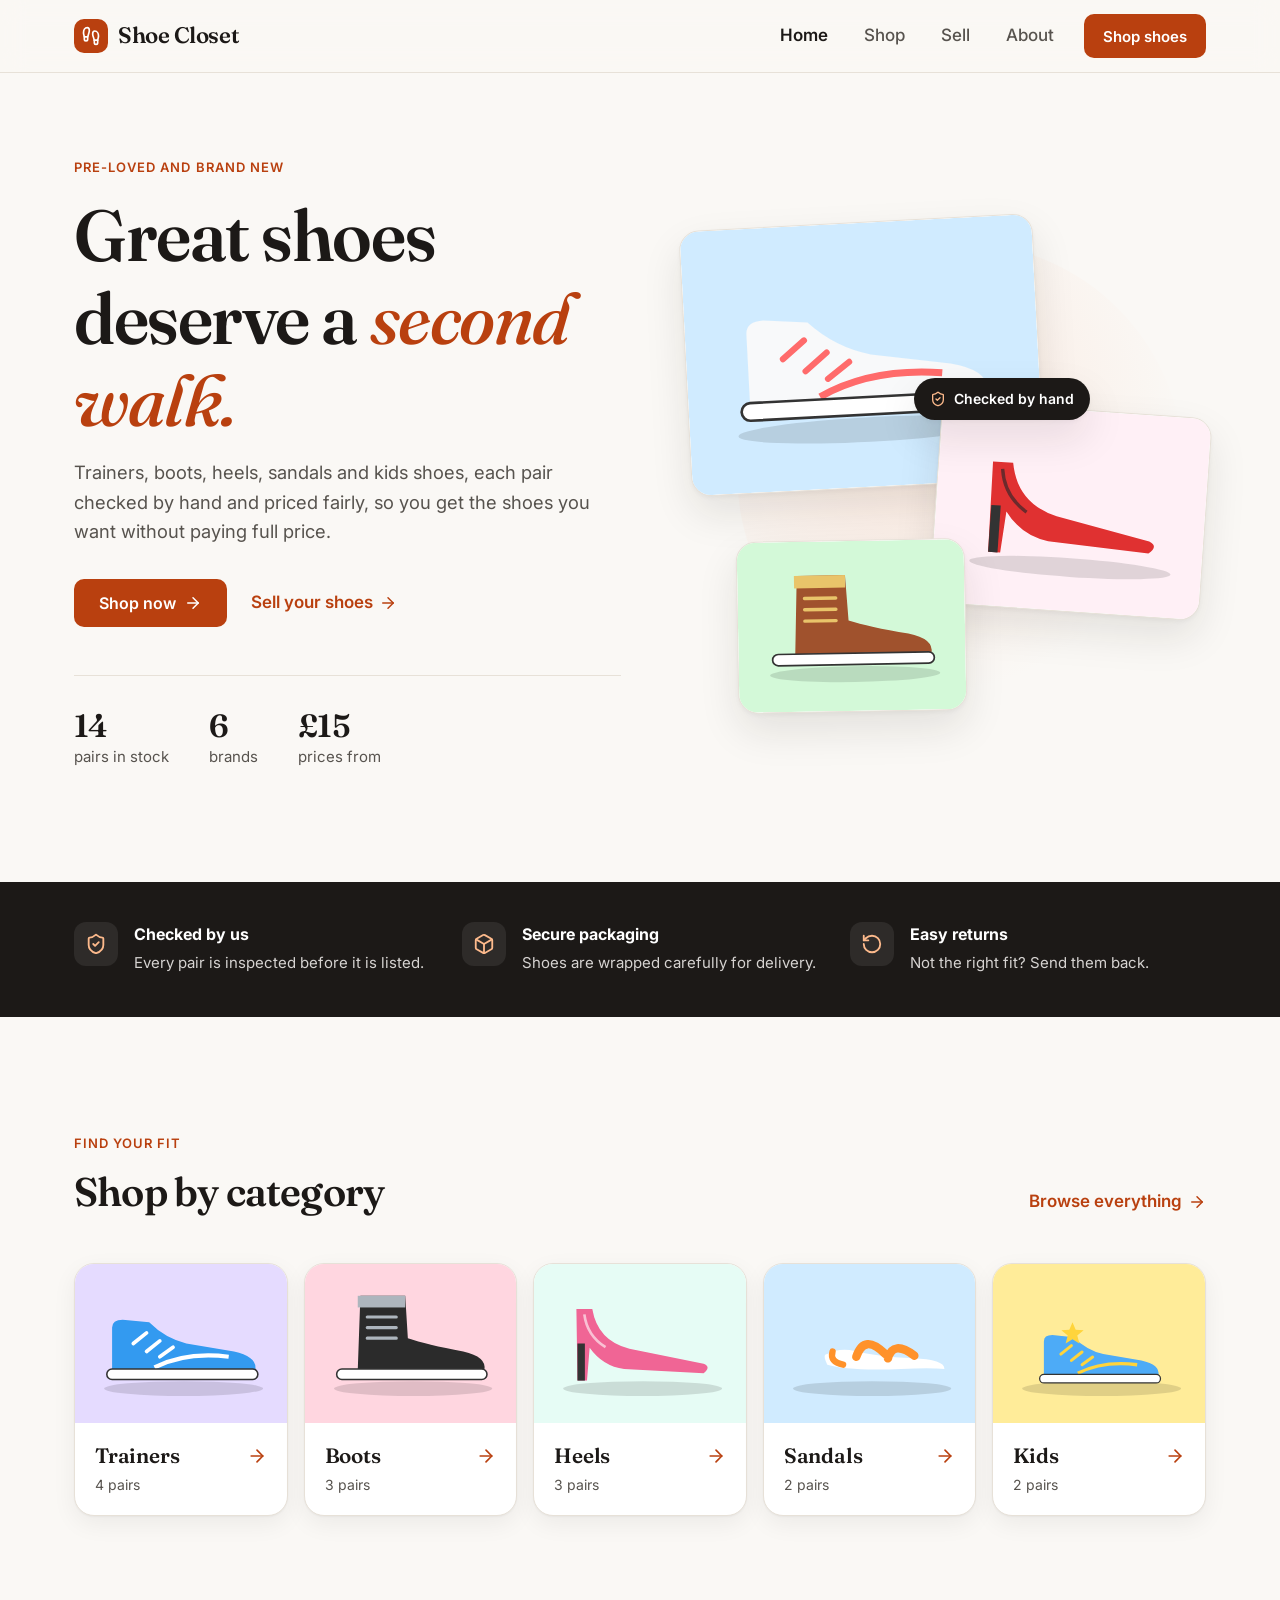
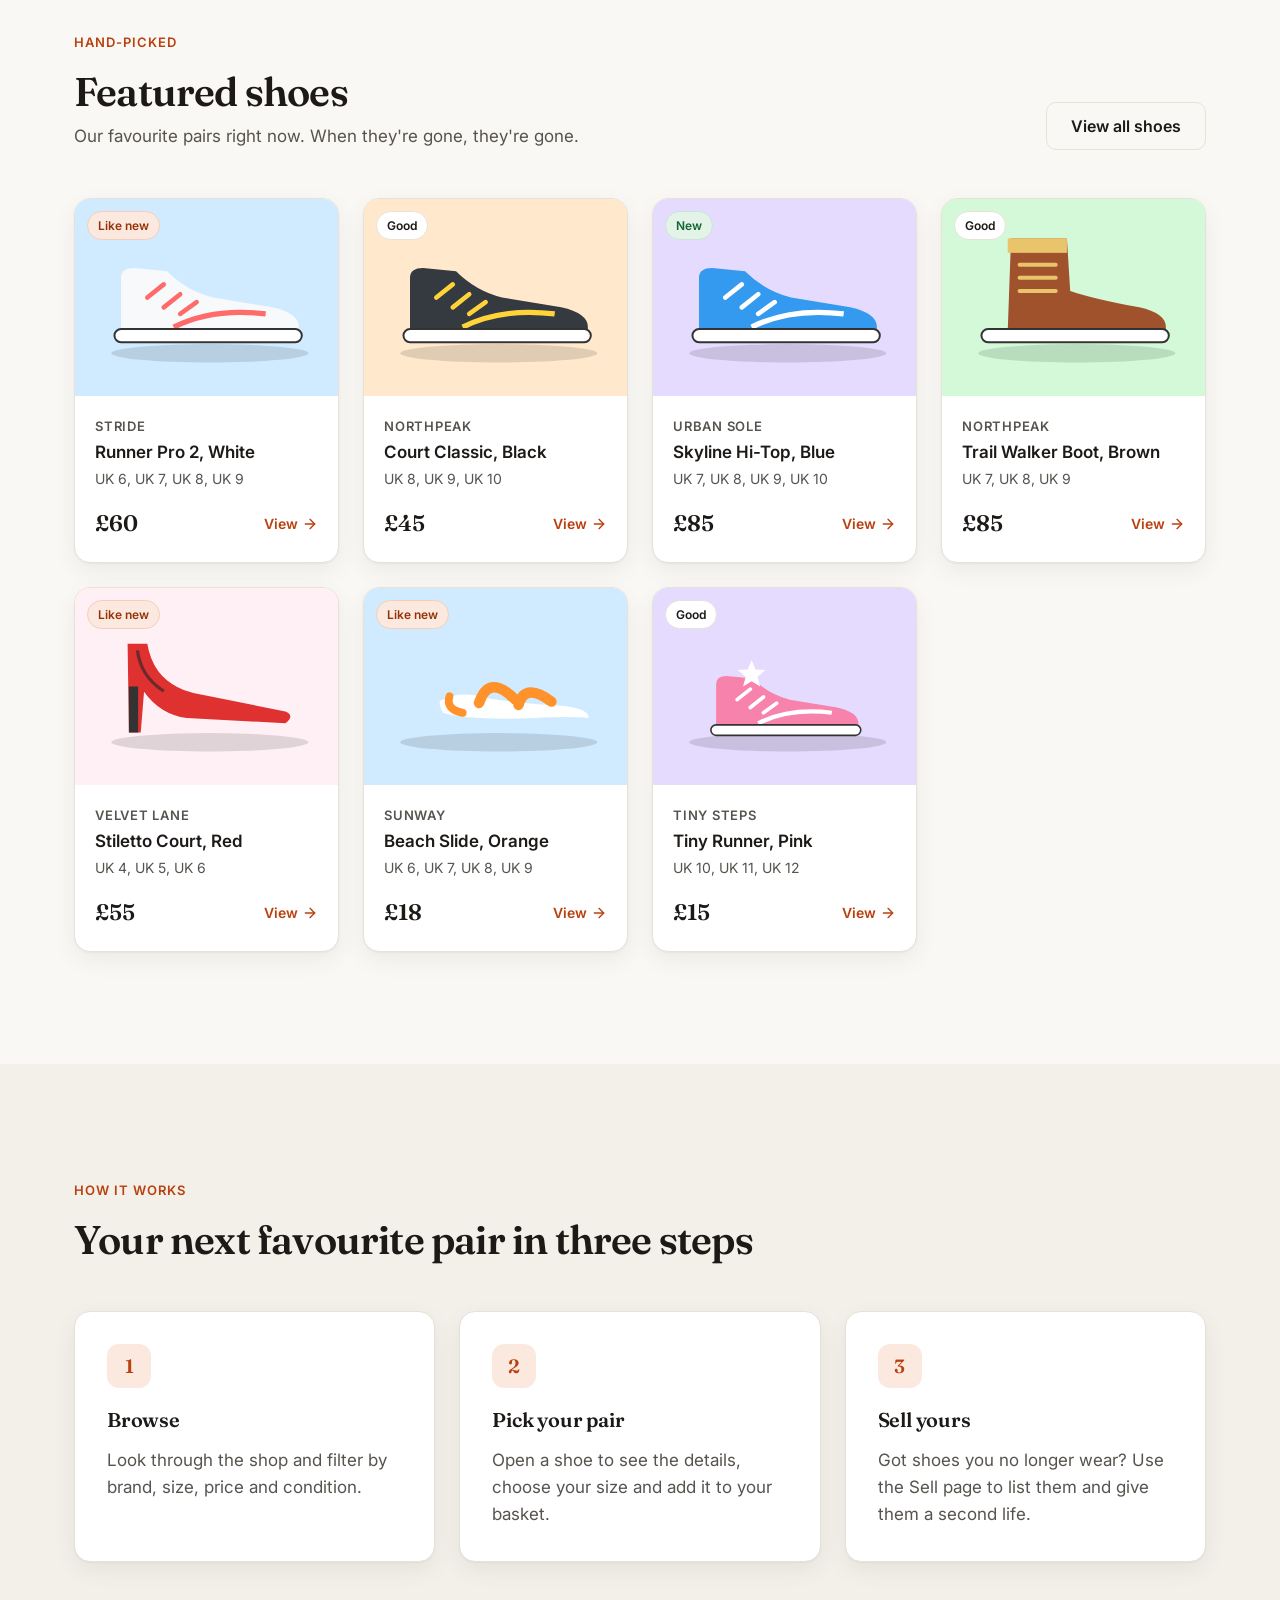
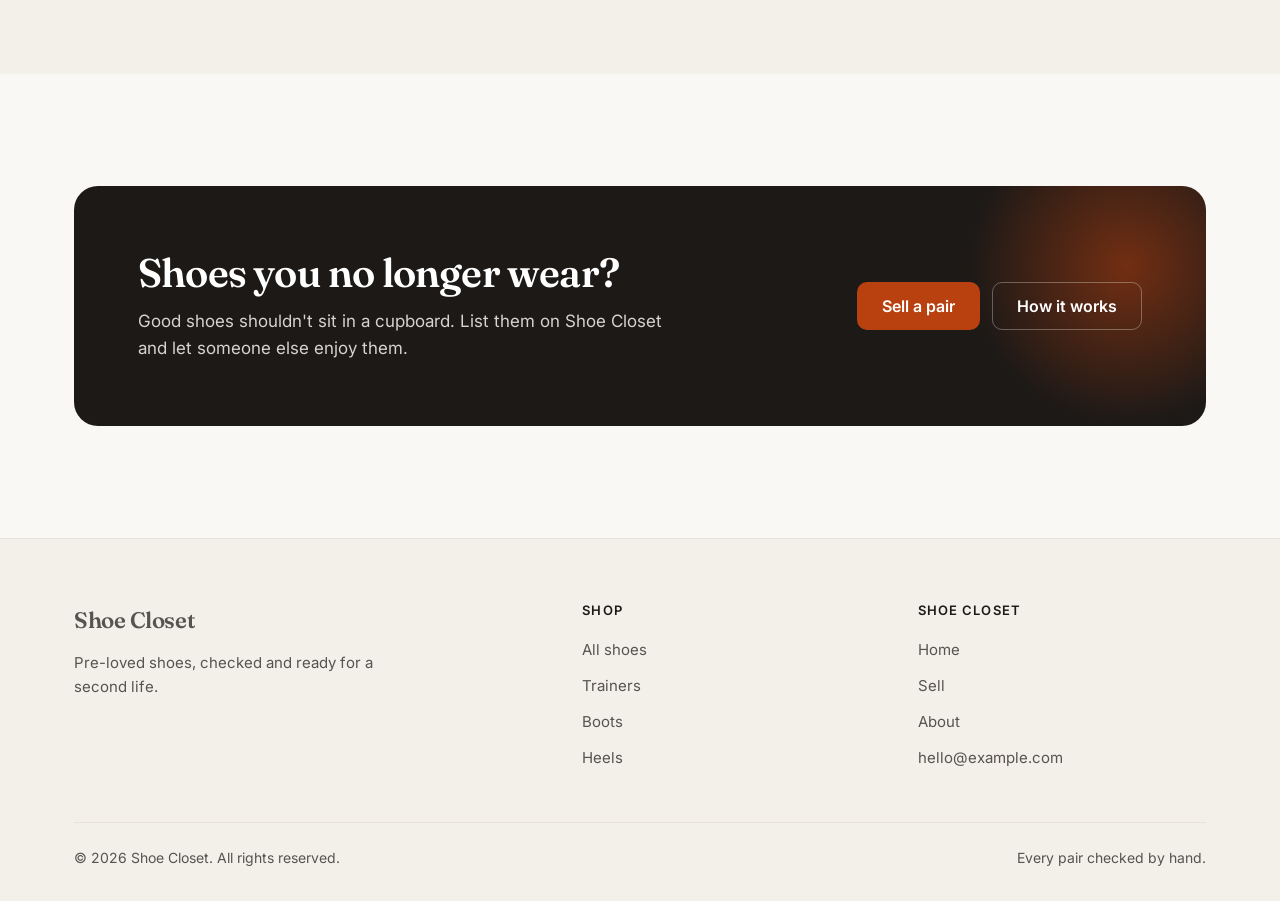
==== commit ee114521: "Add Shoe Finder redesign (from Shoe Finder-redesign folder) Newer multi-page redesign kept separate " ====
--- a/index.html
+++ b/index.html
@@ -1,18 +1,19 @@
 <!DOCTYPE html>
-<html lang="en">
+<html lang="en-GB">
 <head>
   <meta charset="utf-8">
   <meta name="viewport" content="width=device-width, initial-scale=1">
-  <title>Shoe Finder - pre-loved shoes, checked and fairly priced</title>
-  <meta name="description" content="Pre-loved and brand new trainers, boots, heels, sandals and kids shoes, checked and priced fairly.">
-  <meta property="og:title" content="Shoe Finder - pre-loved shoes, checked and fairly priced">
-  <meta property="og:description" content="Trainers, boots, heels, sandals and kids shoes. Every pair is inspected before it is listed.">
+  <title>Shoe Closet | Pre-loved and brand new shoes, checked and fairly priced</title>
+  <meta name="description" content="Pre-loved and brand new trainers, boots, heels, sandals and kids shoes. Every pair checked by hand and priced fairly.">
+  <meta name="theme-color" content="#faf8f5">
   <meta property="og:type" content="website">
+  <meta property="og:title" content="Shoe Closet | Great shoes deserve a second walk">
+  <meta property="og:description" content="Pre-loved and brand new shoes, checked by hand and priced fairly.">
   <meta property="og:image" content="images/shoe-1.svg">
-  <meta name="theme-color" content="#faf8f5">
-  <link rel="icon" href="data:image/svg+xml,%3Csvg xmlns=%27http://www.w3.org/2000/svg%27 viewBox=%270 0 32 32%27%3E%3Crect width=%2732%27 height=%2732%27 rx=%278%27 fill=%27%23b9400f%27/%3E%3Cpath d=%27M7 21v-7c0-1 1-2 2-2l4 .5c2 2 4 3 7 3.5l4 1c2 .5 2 3 0 4z%27 fill=%27%23fff%27/%3E%3C/svg%3E">
+  <link rel="icon" href="data:image/svg+xml,%3Csvg xmlns='http://www.w3.org/2000/svg' viewBox='0 0 32 32'%3E%3Crect width='32' height='32' rx='8' fill='%23b9400f'/%3E%3Cpath d='M6 21v-6l5 1c3 2 6 3 10 3.5 3 .4 5 1.2 5 2.5H6z' fill='%23fff'/%3E%3C/svg%3E">
   <link rel="preconnect" href="https://fonts.googleapis.com">
   <link rel="preconnect" href="https://fonts.gstatic.com" crossorigin>
+  <link href="https://fonts.googleapis.com/css2?family=Fraunces:ital,opsz,wght@0,9..144,500;0,9..144,600;1,9..144,500&family=Inter:wght@400;500;600&display=swap" rel="stylesheet">
   <link rel="stylesheet" href="styles.css">
 </head>
 <body>
@@ -21,18 +22,16 @@
   <header class="site-header">
     <nav class="nav container" aria-label="Main">
       <a class="logo" href="index.html">
-        <span class="logo-mark" aria-hidden="true"><svg width="20" height="20" viewBox="0 0 24 24" fill="currentColor"><path d="M3 17v-6c0-1 .8-1.7 1.8-1.6l3.6.4c1.6 1.8 3.6 2.8 6 3.2l4.6.9c2 .4 2.4 3.1.4 3.1z"/></svg></span>
-        Shoe Finder
+        <span class="logo-mark"><svg viewBox="0 0 24 24" fill="none" stroke="currentColor" stroke-width="2" stroke-linecap="round" stroke-linejoin="round" aria-hidden="true"><path d="M4 16v-2.38C4 11.5 2.97 10.5 3 8c.03-2.72 1.49-6 4.5-6C9.37 2 10 3.8 10 5.5c0 3.11-2 5.66-2 8.68V16a2 2 0 1 1-4 0Z"/><path d="M20 20v-2.38c0-2.12 1.03-3.12 1-5.62-.03-2.72-1.49-6-4.5-6C14.63 6 14 7.8 14 9.5c0 3.11 2 5.66 2 8.68V20a2 2 0 1 0 4 0Z"/><path d="M16 17h4"/><path d="M4 13h4"/></svg></span>
+        Shoe Closet
       </a>
-      <button class="menu-btn" type="button" aria-expanded="false" aria-controls="nav-links" aria-label="Open menu">
-        <svg width="22" height="22" viewBox="0 0 24 24" fill="none" stroke="currentColor" stroke-width="2" stroke-linecap="round"><path d="M4 7h16M4 12h16M4 17h16"/></svg>
-      </button>
+      <button class="menu-btn" type="button" aria-expanded="false" aria-controls="nav-links" aria-label="Open menu"><svg viewBox="0 0 24 24" fill="none" stroke="currentColor" stroke-width="2" stroke-linecap="round" aria-hidden="true"><path d="M4 6h16M4 12h16M4 18h16"/></svg></button>
       <ul class="nav-links" id="nav-links">
-        <li><a href="index.html" aria-current="page">Home</a></li>
-        <li><a href="shop.html">Shop</a></li>
-        <li><a href="sell.html">Sell</a></li>
-        <li><a href="about.html">About</a></li>
-        <li><a class="btn" href="shop.html">Shop now</a></li>
+        <li><a class="link active" href="index.html" aria-current="page">Home</a></li>
+        <li><a class="link" href="shop.html">Shop</a></li>
+        <li><a class="link" href="sell.html">Sell</a></li>
+        <li><a class="link" href="about.html">About</a></li>
+        <li class="nav-cta"><a class="btn" href="shop.html">Shop shoes</a></li>
       </ul>
     </nav>
   </header>
@@ -42,111 +41,107 @@
       <div class="container hero-grid">
         <div class="hero-text">
           <span class="eyebrow">Pre-loved and brand new</span>
-          <h1>Great shoes deserve a <em>second life.</em></h1>
-          <p class="lead">Trainers, boots, heels, sandals and kids shoes, each pair checked by us and priced fairly, so you get the look without paying full price.</p>
+          <h1>Great shoes deserve a <em>second walk.</em></h1>
+          <p class="lead">Trainers, boots, heels, sandals and kids shoes, each pair checked by hand and priced fairly, so you get the shoes you want without paying full price.</p>
           <div class="hero-actions">
             <a class="btn" href="shop.html">Shop now
-              <svg width="18" height="18" viewBox="0 0 24 24" fill="none" stroke="currentColor" stroke-width="2.2" stroke-linecap="round" stroke-linejoin="round" aria-hidden="true"><path d="M5 12h14M13 6l6 6-6 6"/></svg>
-            </a>
-            <a class="btn ghost" href="sell.html">Sell your shoes</a>
+              <svg viewBox="0 0 24 24" fill="none" stroke="currentColor" stroke-width="2" stroke-linecap="round" stroke-linejoin="round" aria-hidden="true"><path d="M5 12h14"/><path d="m12 5 7 7-7 7"/></svg></a>
+            <a class="text-link" href="sell.html">Sell your shoes
+              <svg viewBox="0 0 24 24" fill="none" stroke="currentColor" stroke-width="2" stroke-linecap="round" stroke-linejoin="round" aria-hidden="true"><path d="M5 12h14"/><path d="m12 5 7 7-7 7"/></svg></a>
           </div>
           <div class="hero-stats">
-            <div><strong data-stat="count">14</strong><span>pairs in stock</span></div>
-            <div><strong data-stat="from">&pound;15</strong><span>prices from</span></div>
-            <div><strong>5</strong><span>categories</span></div>
+            <div><strong id="stat-pairs">14</strong><span>pairs in stock</span></div>
+            <div><strong id="stat-brands">6</strong><span>brands</span></div>
+            <div><strong id="stat-from">&pound;15</strong><span>prices from</span></div>
           </div>
         </div>
-        <div class="hero-art" aria-hidden="true">
-          <span class="hero-badge"><svg width="16" height="16" viewBox="0 0 24 24" fill="none" stroke="currentColor" stroke-width="3" stroke-linecap="round" stroke-linejoin="round"><path d="M20 6 9 17l-5-5"/></svg>Every pair checked</span>
-          <div class="tile-img a"><img src="images/shoe-1.svg" alt=""></div>
-          <div class="tile-img b"><img src="images/shoe-8.svg" alt=""></div>
-          <div class="tile-img c"><img src="images/shoe-5.svg" alt=""></div>
+        <div class="collage" aria-hidden="true">
+          <figure class="c1"><img src="images/shoe-1.svg" alt=""></figure>
+          <figure class="c2"><img src="images/shoe-8.svg" alt=""></figure>
+          <figure class="c3"><img src="images/shoe-5.svg" alt=""></figure>
+          <span class="tag"><svg viewBox="0 0 24 24" fill="none" stroke="currentColor" stroke-width="2" stroke-linecap="round" stroke-linejoin="round"><path d="M20 13c0 5-3.5 7.5-7.66 8.95a1 1 0 0 1-.67-.01C7.5 20.5 4 18 4 13V6a1 1 0 0 1 1-1c2 0 4.5-1.2 6.24-2.72a1.17 1.17 0 0 1 1.52 0C14.51 3.81 17 5 19 5a1 1 0 0 1 1 1z"/><path d="m9 12 2 2 4-4"/></svg>Checked by hand</span>
         </div>
       </div>
     </section>
 
-    <section class="trust" aria-label="Why shop with us">
+    <section class="trust-strip" aria-label="Why shop with us">
+      <ul class="container">
+        <li>
+          <span class="ico"><svg viewBox="0 0 24 24" fill="none" stroke="currentColor" stroke-width="2" stroke-linecap="round" stroke-linejoin="round" aria-hidden="true"><path d="M20 13c0 5-3.5 7.5-7.66 8.95a1 1 0 0 1-.67-.01C7.5 20.5 4 18 4 13V6a1 1 0 0 1 1-1c2 0 4.5-1.2 6.24-2.72a1.17 1.17 0 0 1 1.52 0C14.51 3.81 17 5 19 5a1 1 0 0 1 1 1z"/><path d="m9 12 2 2 4-4"/></svg></span>
+          <div><strong>Checked by us</strong><span>Every pair is inspected before it is listed.</span></div>
+        </li>
+        <li>
+          <span class="ico"><svg viewBox="0 0 24 24" fill="none" stroke="currentColor" stroke-width="2" stroke-linecap="round" stroke-linejoin="round" aria-hidden="true"><path d="M11 21.73a2 2 0 0 0 2 0l7-4A2 2 0 0 0 21 16V8a2 2 0 0 0-1-1.73l-7-4a2 2 0 0 0-2 0l-7 4A2 2 0 0 0 3 8v8a2 2 0 0 0 1 1.73z"/><path d="M12 22V12"/><path d="m3.3 7 8.7 5 8.7-5"/></svg></span>
+          <div><strong>Secure packaging</strong><span>Shoes are wrapped carefully for delivery.</span></div>
+        </li>
+        <li>
+          <span class="ico"><svg viewBox="0 0 24 24" fill="none" stroke="currentColor" stroke-width="2" stroke-linecap="round" stroke-linejoin="round" aria-hidden="true"><path d="M3 12a9 9 0 1 0 9-9 9.75 9.75 0 0 0-6.74 2.74L3 8"/><path d="M3 3v5h5"/></svg></span>
+          <div><strong>Easy returns</strong><span>Not the right fit? Send them back.</span></div>
+        </li>
+      </ul>
+    </section>
+
+    <section class="section" aria-labelledby="cat-title">
       <div class="container">
-        <ul>
-          <li>
-            <span class="icon-chip green"><svg width="22" height="22" viewBox="0 0 24 24" fill="none" stroke="currentColor" stroke-width="2" stroke-linecap="round" stroke-linejoin="round" aria-hidden="true"><path d="M12 22s8-4 8-10V5l-8-3-8 3v7c0 6 8 10 8 10z"/><path d="m9 12 2 2 4-4"/></svg></span>
-            <div><strong>Checked by us</strong><span>Every pair is inspected before it is listed.</span></div>
-          </li>
-          <li>
-            <span class="icon-chip"><svg width="22" height="22" viewBox="0 0 24 24" fill="none" stroke="currentColor" stroke-width="2" stroke-linecap="round" stroke-linejoin="round" aria-hidden="true"><path d="M21 8 12 3 3 8v8l9 5 9-5z"/><path d="M3 8l9 5 9-5M12 13v8"/></svg></span>
-            <div><strong>Secure packaging</strong><span>Shoes are wrapped carefully for delivery.</span></div>
-          </li>
-          <li>
-            <span class="icon-chip"><svg width="22" height="22" viewBox="0 0 24 24" fill="none" stroke="currentColor" stroke-width="2" stroke-linecap="round" stroke-linejoin="round" aria-hidden="true"><path d="M3 12a9 9 0 1 0 3-6.7L3 8"/><path d="M3 3v5h5"/></svg></span>
-            <div><strong>Easy returns</strong><span>Not the right fit? Send them back.</span></div>
-          </li>
-        </ul>
+        <div class="section-head reveal">
+          <div>
+            <span class="eyebrow">Find your fit</span>
+            <h2 id="cat-title">Shop by category</h2>
+          </div>
+          <a class="text-link" href="shop.html">Browse everything
+            <svg viewBox="0 0 24 24" fill="none" stroke="currentColor" stroke-width="2" stroke-linecap="round" stroke-linejoin="round" aria-hidden="true"><path d="M5 12h14"/><path d="m12 5 7 7-7 7"/></svg></a>
+        </div>
+        <div class="tiles reveal">
+          <a class="tile" href="shop.html?category=Trainers"><img src="images/shoe-3.svg" alt=""><span>Trainers <svg viewBox="0 0 24 24" fill="none" stroke="currentColor" stroke-width="2" stroke-linecap="round" stroke-linejoin="round" aria-hidden="true"><path d="M5 12h14"/><path d="m12 5 7 7-7 7"/></svg></span><small data-count="Trainers">4 pairs</small></a>
+          <a class="tile" href="shop.html?category=Boots"><img src="images/shoe-6.svg" alt=""><span>Boots <svg viewBox="0 0 24 24" fill="none" stroke="currentColor" stroke-width="2" stroke-linecap="round" stroke-linejoin="round" aria-hidden="true"><path d="M5 12h14"/><path d="m12 5 7 7-7 7"/></svg></span><small data-count="Boots">3 pairs</small></a>
+          <a class="tile" href="shop.html?category=Heels"><img src="images/shoe-10.svg" alt=""><span>Heels <svg viewBox="0 0 24 24" fill="none" stroke="currentColor" stroke-width="2" stroke-linecap="round" stroke-linejoin="round" aria-hidden="true"><path d="M5 12h14"/><path d="m12 5 7 7-7 7"/></svg></span><small data-count="Heels">3 pairs</small></a>
+          <a class="tile" href="shop.html?category=Sandals"><img src="images/shoe-11.svg" alt=""><span>Sandals <svg viewBox="0 0 24 24" fill="none" stroke="currentColor" stroke-width="2" stroke-linecap="round" stroke-linejoin="round" aria-hidden="true"><path d="M5 12h14"/><path d="m12 5 7 7-7 7"/></svg></span><small data-count="Sandals">2 pairs</small></a>
+          <a class="tile" href="shop.html?category=Kids"><img src="images/shoe-14.svg" alt=""><span>Kids <svg viewBox="0 0 24 24" fill="none" stroke="currentColor" stroke-width="2" stroke-linecap="round" stroke-linejoin="round" aria-hidden="true"><path d="M5 12h14"/><path d="m12 5 7 7-7 7"/></svg></span><small data-count="Kids">2 pairs</small></a>
+        </div>
+      </div>
+    </section>
+
+    <section class="section" style="padding-top:0" aria-labelledby="feat-title">
+      <div class="container">
+        <div class="section-head reveal">
+          <div>
+            <span class="eyebrow">Hand-picked</span>
+            <h2 id="feat-title">Featured shoes</h2>
+            <p>Our favourite pairs right now. When they're gone, they're gone.</p>
+          </div>
+          <a class="btn secondary" href="shop.html">View all shoes</a>
+        </div>
+        <div id="featured" class="grid"></div>
+      </div>
+    </section>
+
+    <section class="section" style="background:var(--surface-2)" aria-labelledby="how-title">
+      <div class="container">
+        <div class="section-head reveal">
+          <div>
+            <span class="eyebrow">How it works</span>
+            <h2 id="how-title">Your next favourite pair in three steps</h2>
+          </div>
+        </div>
+        <div class="steps reveal">
+          <div class="step"><span class="num">1</span><h3>Browse</h3><p>Look through the shop and filter by brand, size, price and condition.</p></div>
+          <div class="step"><span class="num">2</span><h3>Pick your pair</h3><p>Open a shoe to see the details, choose your size and add it to your basket.</p></div>
+          <div class="step"><span class="num">3</span><h3>Sell yours</h3><p>Got shoes you no longer wear? Use the Sell page to list them and give them a second life.</p></div>
+        </div>
       </div>
     </section>
 
     <section class="section">
       <div class="container">
-        <div class="section-head reveal">
+        <div class="cta reveal">
           <div>
-            <span class="eyebrow">Browse</span>
-            <h2>Shop by category</h2>
+            <h2>Shoes you no longer wear?</h2>
+            <p>Good shoes shouldn't sit in a cupboard. List them on Shoe Closet and let someone else enjoy them.</p>
           </div>
-          <a class="text-link" href="shop.html">See everything
-            <svg width="18" height="18" viewBox="0 0 24 24" fill="none" stroke="currentColor" stroke-width="2.2" stroke-linecap="round" stroke-linejoin="round" aria-hidden="true"><path d="M5 12h14M13 6l6 6-6 6"/></svg>
-          </a>
-        </div>
-        <div class="cats reveal">
-          <a class="cat" href="shop.html?category=Trainers"><img src="images/shoe-2.svg" alt=""><span class="cat-label">Trainers <svg width="18" height="18" viewBox="0 0 24 24" fill="none" stroke="currentColor" stroke-width="2.2" stroke-linecap="round" stroke-linejoin="round" aria-hidden="true"><path d="M5 12h14M13 6l6 6-6 6"/></svg></span></a>
-          <a class="cat" href="shop.html?category=Boots"><img src="images/shoe-6.svg" alt=""><span class="cat-label">Boots <svg width="18" height="18" viewBox="0 0 24 24" fill="none" stroke="currentColor" stroke-width="2.2" stroke-linecap="round" stroke-linejoin="round" aria-hidden="true"><path d="M5 12h14M13 6l6 6-6 6"/></svg></span></a>
-          <a class="cat" href="shop.html?category=Heels"><img src="images/shoe-10.svg" alt=""><span class="cat-label">Heels <svg width="18" height="18" viewBox="0 0 24 24" fill="none" stroke="currentColor" stroke-width="2.2" stroke-linecap="round" stroke-linejoin="round" aria-hidden="true"><path d="M5 12h14M13 6l6 6-6 6"/></svg></span></a>
-          <a class="cat" href="shop.html?category=Sandals"><img src="images/shoe-11.svg" alt=""><span class="cat-label">Sandals <svg width="18" height="18" viewBox="0 0 24 24" fill="none" stroke="currentColor" stroke-width="2.2" stroke-linecap="round" stroke-linejoin="round" aria-hidden="true"><path d="M5 12h14M13 6l6 6-6 6"/></svg></span></a>
-          <a class="cat" href="shop.html?category=Kids"><img src="images/shoe-13.svg" alt=""><span class="cat-label">Kids <svg width="18" height="18" viewBox="0 0 24 24" fill="none" stroke="currentColor" stroke-width="2.2" stroke-linecap="round" stroke-linejoin="round" aria-hidden="true"><path d="M5 12h14M13 6l6 6-6 6"/></svg></span></a>
-        </div>
-      </div>
-    </section>
-
-    <section class="section sand">
-      <div class="container">
-        <div class="section-head reveal">
-          <div>
-            <span class="eyebrow">Hand-picked</span>
-            <h2>Featured shoes</h2>
-            <p>A few favourites from the shelves this week, from everyday trainers to a red heel worn once to a wedding.</p>
+          <div class="actions">
+            <a class="btn" href="sell.html">Sell a pair</a>
+            <a class="btn secondary" href="about.html">How it works</a>
           </div>
-          <a class="text-link" href="shop.html">Shop all shoes
-            <svg width="18" height="18" viewBox="0 0 24 24" fill="none" stroke="currentColor" stroke-width="2.2" stroke-linecap="round" stroke-linejoin="round" aria-hidden="true"><path d="M5 12h14M13 6l6 6-6 6"/></svg>
-          </a>
-        </div>
-        <div id="featured" class="grid reveal"></div>
-      </div>
-    </section>
-
-    <section class="section">
-      <div class="container split">
-        <div class="split-art reveal"><img src="images/shoe-3.svg" alt="A brand new blue high-top trainer, boxed with tags"></div>
-        <div class="reveal">
-          <span class="eyebrow">How we list</span>
-          <h2 class="title-lg">Honest condition, fair prices</h2>
-          <p class="muted">Every listing tells you exactly what you are getting, so there are no surprises when the box arrives.</p>
-          <ul class="checks">
-            <li><svg width="20" height="20" viewBox="0 0 24 24" fill="none" stroke="currentColor" stroke-width="2.5" stroke-linecap="round" stroke-linejoin="round" aria-hidden="true"><path d="M20 6 9 17l-5-5"/></svg><span><strong>Four clear grades:</strong> New, Like new, Good and Used, shown on every pair.</span></li>
-            <li><svg width="20" height="20" viewBox="0 0 24 24" fill="none" stroke="currentColor" stroke-width="2.5" stroke-linecap="round" stroke-linejoin="round" aria-hidden="true"><path d="M20 6 9 17l-5-5"/></svg><span><strong>Wear described plainly:</strong> scuffs, creases and marks are noted in the description.</span></li>
-            <li><svg width="20" height="20" viewBox="0 0 24 24" fill="none" stroke="currentColor" stroke-width="2.5" stroke-linecap="round" stroke-linejoin="round" aria-hidden="true"><path d="M20 6 9 17l-5-5"/></svg><span><strong>Filter the way you shop:</strong> by brand, size, price and condition.</span></li>
-          </ul>
-          <a class="btn dark" href="shop.html">Find your size</a>
-        </div>
-      </div>
-    </section>
-
-    <section class="container">
-      <div class="cta reveal">
-        <div>
-          <h2>Shoes you no longer wear?</h2>
-          <p>Give them a second life. Tell us about your pair on the Sell page and we will help get it listed.</p>
-        </div>
-        <div class="actions">
-          <a class="btn light" href="sell.html">Sell a pair</a>
-          <a class="btn ghost" href="about.html">How it works</a>
         </div>
       </div>
     </section>
@@ -156,7 +151,7 @@
     <div class="container">
       <div class="footer-grid">
         <div class="footer-about">
-          <a class="logo" href="index.html"><span class="logo-mark" aria-hidden="true"><svg width="20" height="20" viewBox="0 0 24 24" fill="currentColor"><path d="M3 17v-6c0-1 .8-1.7 1.8-1.6l3.6.4c1.6 1.8 3.6 2.8 6 3.2l4.6.9c2 .4 2.4 3.1.4 3.1z"/></svg></span>Shoe Finder</a>
+          <a class="logo" href="index.html">Shoe Closet</a>
           <p>Pre-loved shoes, checked and ready for a second life.</p>
         </div>
         <div>
@@ -169,17 +164,19 @@
           </ul>
         </div>
         <div>
-          <h3>Shoe Finder</h3>
+          <h3>Shoe Closet</h3>
           <ul>
-            <li><a href="sell.html">Sell your shoes</a></li>
-            <li><a href="about.html">About us</a></li>
+            <li><a href="index.html">Home</a></li>
+            <li><a href="sell.html">Sell</a></li>
+            <li><a href="about.html">About</a></li>
+            <!-- Replace hello@example.com with the real shop email -->
             <li><a href="mailto:hello@example.com">hello@example.com</a></li>
           </ul>
         </div>
       </div>
       <div class="footer-bottom">
-        <span>&copy; <span data-year>2026</span> Shoe Finder</span>
-        <span>Pre-loved and brand new shoes</span>
+        <span>&copy; <span id="year">2026</span> Shoe Closet. All rights reserved.</span>
+        <span>Every pair checked by hand.</span>
       </div>
     </div>
   </footer>
--- a/styles.css
+++ b/styles.css
@@ -1,34 +1,28 @@
-/* Shoe Finder redesign
-   Direction: a warm, trustworthy resale boutique. Warm off-white paper, deep ink text,
-   one terracotta accent, a forest green for prices and "checked" signals.
-   Fonts: DM Serif Display (headings) + DM Sans (body), with system fallbacks. */
-@import url("https://fonts.googleapis.com/css2?family=DM+Sans:opsz,wght@9..40,400;9..40,500;9..40,700&family=DM+Serif+Display&display=swap");
+/* Shoe Closet - redesign
+   Direction: warm, editorial boutique for pre-loved shoes.
+   Fonts: Fraunces (headings) + Inter (body). One accent: terracotta. */
 
 :root {
   --bg: #faf8f5;
   --surface: #ffffff;
-  --sand: #f3ede4;
-  --ink: #1c1917;
-  --text: #292524;
-  --muted: #5c554e;
+  --surface-2: #f3efe9;
+  --text: #1c1917;
+  --muted: #57534e;
   --border: #e7e1d8;
   --accent: #b9400f;
-  --accent-hover: #9a3409;
+  --accent-hover: #963208;
   --accent-soft: #fbe9df;
-  --green: #17603b;
-  --green-soft: #e2f2e8;
-  --on-accent: #ffffff;
-
-  --s1: 4px; --s2: 8px; --s3: 12px; --s4: 16px; --s5: 24px; --s6: 32px; --s7: 48px; --s8: 64px; --s9: 96px; --s10: 128px;
-
-  --radius: 14px;
-  --radius-sm: 10px;
-  --radius-pill: 999px;
-  --shadow: 0 1px 2px rgb(28 25 23 / .04), 0 8px 24px rgb(28 25 23 / .06);
-  --shadow-lg: 0 2px 4px rgb(28 25 23 / .05), 0 20px 48px rgb(28 25 23 / .12);
-
-  --font-head: "DM Serif Display", Georgia, "Times New Roman", serif;
-  --font: "DM Sans", system-ui, -apple-system, "Segoe UI", Roboto, Arial, sans-serif;
+  --good: #166534;
+  --good-soft: #e3f3e8;
+  --ink: #1c1917;
+
+  --radius: 12px;
+  --radius-lg: 20px;
+  --shadow: 0 1px 2px rgb(0 0 0 / .04), 0 8px 24px rgb(0 0 0 / .06);
+  --shadow-lg: 0 2px 4px rgb(0 0 0 / .04), 0 18px 40px rgb(28 25 23 / .10);
+
+  --font-head: "Fraunces", Georgia, serif;
+  --font-body: "Inter", system-ui, -apple-system, "Segoe UI", sans-serif;
   --container: 1180px;
 }
 
@@ -38,66 +32,57 @@
   margin: 0;
   background: var(--bg);
   color: var(--text);
-  font-family: var(--font);
+  font-family: var(--font-body);
   font-size: 17px;
   line-height: 1.6;
   -webkit-font-smoothing: antialiased;
-  overflow-x: hidden;
-}
-img, svg { display: block; max-width: 100%; }
-a { color: var(--accent); text-underline-offset: 3px; }
+}
+img { max-width: 100%; display: block; }
+a { color: var(--accent); text-decoration-thickness: 1px; text-underline-offset: 3px; }
 a:hover { color: var(--accent-hover); }
-h1, h2, h3 { color: var(--ink); line-height: 1.15; margin: 0 0 var(--s4); }
-h1, h2 { font-family: var(--font-head); font-weight: 400; letter-spacing: -0.01em; }
-h3 { font-size: 1.125rem; font-weight: 700; }
-p { margin: 0 0 var(--s4); }
-code { background: var(--sand); padding: 2px 6px; border-radius: 6px; font-size: .9em; }
-
 :focus-visible { outline: 3px solid var(--accent); outline-offset: 3px; border-radius: 6px; }
 
-.skip { position: absolute; left: -9999px; top: 0; }
-.skip:focus { left: var(--s4); top: var(--s4); z-index: 100; background: var(--ink); color: #fff; padding: var(--s2) var(--s4); border-radius: var(--radius-sm); }
-.visually-hidden { position: absolute; width: 1px; height: 1px; overflow: hidden; clip: rect(0 0 0 0); white-space: nowrap; }
-
-.container { width: 100%; max-width: var(--container); margin: 0 auto; padding: 0 var(--s5); }
-.section { padding: var(--s9) 0; }
-.section.tight { padding-top: var(--s7); }
-.section.sand { background: var(--sand); }
-
+h1, h2, h3 { font-family: var(--font-head); font-weight: 600; line-height: 1.15; letter-spacing: -0.02em; margin: 0 0 16px; }
+h1 { font-size: clamp(2.5rem, 6vw, 4.5rem); }
+h2 { font-size: clamp(1.75rem, 3.5vw, 2.5rem); }
+h3 { font-size: 1.25rem; letter-spacing: -0.01em; }
+p { margin: 0 0 16px; }
+code { background: var(--surface-2); padding: 2px 6px; border-radius: 6px; font-size: .9em; }
+
+.container { max-width: var(--container); margin: 0 auto; padding: 0 24px; }
+.section { padding: 112px 0; }
+.section.tight { padding: 64px 0; }
+.section-head { display: flex; align-items: end; justify-content: space-between; gap: 24px; margin-bottom: 48px; flex-wrap: wrap; }
+.section-head h2 { margin: 0; }
+.section-head p { margin: 8px 0 0; color: var(--muted); max-width: 52ch; }
 .eyebrow {
-  display: inline-flex; align-items: center; gap: var(--s2);
-  font-size: .8125rem; font-weight: 700; letter-spacing: .08em; text-transform: uppercase;
-  color: var(--accent); margin-bottom: var(--s4);
-}
-.eyebrow::before { content: ""; width: 24px; height: 2px; background: currentColor; }
-
-.section-head { display: flex; align-items: end; justify-content: space-between; gap: var(--s5); margin-bottom: var(--s7); flex-wrap: wrap; }
-.section-head h2 { font-size: clamp(2rem, 4vw, 2.75rem); margin: 0; }
-.section-head p { color: var(--muted); max-width: 52ch; margin: var(--s3) 0 0; }
-.title-lg { font-size: clamp(2rem, 4vw, 2.75rem); }
-.muted { color: var(--muted); }
-.text-link {font-weight: 700; text-decoration: none; display: inline-flex; align-items: center; gap: var(--s2); min-height: 44px; }
-.text-link svg { transition: transform .2s ease; }
-.text-link:hover svg { transform: translateX(3px); }
+  display: inline-flex; align-items: center; gap: 8px;
+  font-size: 13px; font-weight: 600; letter-spacing: .08em; text-transform: uppercase;
+  color: var(--accent); margin-bottom: 16px;
+}
+.lead { font-size: 1.15rem; color: var(--muted); max-width: 52ch; }
+.skip { position: absolute; left: -9999px; }
+.skip:focus { left: 16px; top: 16px; z-index: 100; background: var(--surface); padding: 12px 16px; border-radius: 8px; }
 
 /* ---------- Buttons ---------- */
 .btn {
-  display: inline-flex; align-items: center; justify-content: center; gap: var(--s2);
-  min-height: 48px; padding: 14px 26px;
-  border: 1.5px solid var(--accent); border-radius: var(--radius-sm);
-  background: var(--accent); color: var(--on-accent);
-  font: 700 1rem/1 var(--font); text-decoration: none; cursor: pointer;
+  display: inline-flex; align-items: center; justify-content: center; gap: 8px;
+  min-height: 48px; padding: 14px 24px;
+  border-radius: 10px; border: 1px solid transparent;
+  background: var(--accent); color: #fff;
+  font: 600 16px/1 var(--font-body); text-decoration: none; cursor: pointer;
   transition: all .2s ease;
 }
-.btn:hover { background: var(--accent-hover); border-color: var(--accent-hover); color: var(--on-accent); transform: translateY(-1px); box-shadow: 0 8px 20px rgb(185 64 15 / .22); }
-.btn.ghost { background: transparent; color: var(--ink); border-color: var(--ink); }
-.btn.ghost:hover { background: var(--ink); color: #fff; box-shadow: none; }
-.btn.dark { background: var(--ink); border-color: var(--ink); }
-.btn.dark:hover { background: #000; border-color: #000; box-shadow: var(--shadow); }
-.btn.light { background: #fff; color: var(--ink); border-color: #fff; }
-.btn.light:hover { background: var(--accent-soft); border-color: var(--accent-soft); color: var(--ink); }
+.btn:hover { background: var(--accent-hover); color: #fff; transform: translateY(-1px); box-shadow: 0 8px 20px rgb(185 64 15 / .25); }
+.btn svg { width: 18px; height: 18px; }
+.btn.secondary { background: transparent; color: var(--text); border-color: var(--border); }
+.btn.secondary:hover { background: var(--surface); border-color: var(--text); box-shadow: none; }
+.btn.dark { background: var(--ink); }
+.btn.dark:hover { background: #000; box-shadow: 0 8px 20px rgb(0 0 0 / .2); }
 .btn.block { width: 100%; }
-.btn[disabled] { opacity: .55; cursor: not-allowed; transform: none; box-shadow: none; }
+.text-link { display: inline-flex; align-items: center; gap: 6px; font-weight: 600; text-decoration: none; }
+.text-link svg { width: 18px; height: 18px; transition: transform .2s ease; }
+.text-link:hover svg { transform: translateX(3px); }
 
 /* ---------- Header ---------- */
 .site-header {
@@ -106,235 +91,228 @@
   backdrop-filter: blur(12px); -webkit-backdrop-filter: blur(12px);
   border-bottom: 1px solid var(--border);
 }
-.nav { display: flex; align-items: center; justify-content: space-between; gap: var(--s5); height: 72px; }
-.logo { display: inline-flex; align-items: center; gap: var(--s3); text-decoration: none; color: var(--ink); font-family: var(--font-head); font-size: 1.5rem; }
-.logo:hover { color: var(--ink); }
+.nav { display: flex; align-items: center; justify-content: space-between; height: 72px; gap: 24px; }
+.logo { display: inline-flex; align-items: center; gap: 10px; font-family: var(--font-head); font-weight: 600; font-size: 1.4rem; color: var(--text); text-decoration: none; letter-spacing: -0.02em; }
+.logo:hover { color: var(--text); }
 .logo-mark { width: 34px; height: 34px; border-radius: 10px; background: var(--accent); display: grid; place-items: center; color: #fff; }
-.nav-links { display: flex; align-items: center; gap: var(--s2); list-style: none; margin: 0; padding: 0; }
-.nav-links a:not(.btn) {
-  display: inline-flex; align-items: center; min-height: 44px; padding: 0 var(--s4);
-  color: var(--text); text-decoration: none; font-weight: 500; border-radius: var(--radius-sm);
-  transition: all .2s ease;
-}
-.nav-links a:not(.btn):hover { background: var(--sand); color: var(--ink); }
-.nav-links a[aria-current="page"] { color: var(--accent); font-weight: 700; }
-.nav-links .btn { min-height: 44px; padding: 10px 20px; margin-left: var(--s3); }
-.menu-btn {
-  display: none; width: 44px; height: 44px; border: 1px solid var(--border); border-radius: var(--radius-sm);
-  background: var(--surface); color: var(--ink); cursor: pointer; place-items: center;
-}
+.logo-mark svg { width: 20px; height: 20px; }
+.nav-links { display: flex; align-items: center; gap: 8px; list-style: none; margin: 0; padding: 0; }
+.nav-links a.link { display: inline-flex; align-items: center; min-height: 44px; padding: 0 14px; border-radius: 8px; color: var(--muted); font-weight: 500; text-decoration: none; transition: all .2s ease; }
+.nav-links a.link:hover { color: var(--text); background: var(--surface-2); }
+.nav-links a.link.active { color: var(--text); font-weight: 600; }
+.nav-cta { margin-left: 8px; }
+.nav-cta .btn { min-height: 44px; padding: 10px 18px; font-size: 15px; }
+.menu-btn { display: none; width: 44px; height: 44px; border: 1px solid var(--border); background: var(--surface); border-radius: 10px; cursor: pointer; color: var(--text); place-items: center; }
+.menu-btn svg { width: 22px; height: 22px; }
 
 /* ---------- Hero ---------- */
-.hero { padding: var(--s8) 0 var(--s9); position: relative; overflow: hidden; }
-.hero::before {
-  content: ""; position: absolute; inset: -20% -10% auto auto; width: 60%; height: 120%;
-  background: radial-gradient(closest-side, var(--accent-soft), transparent 70%); z-index: -1;
-}
-.hero-grid { display: grid; grid-template-columns: 1.05fr 1fr; gap: var(--s8); align-items: center; }
-.hero h1 { font-size: clamp(2.6rem, 6vw, 4.5rem); letter-spacing: -0.02em; margin-bottom: var(--s5); }
-.hero h1 em { font-style: italic; color: var(--accent); }
-.hero .lead { font-size: 1.1875rem; color: var(--muted); max-width: 46ch; margin-bottom: var(--s6); }
-.hero-actions { display: flex; flex-wrap: wrap; gap: var(--s3); align-items: center; }
-.hero-stats { display: flex; gap: var(--s7); margin-top: var(--s7); padding-top: var(--s5); border-top: 1px solid var(--border); flex-wrap: wrap; }
-.hero-stats strong { display: block; font-family: var(--font-head); font-weight: 400; font-size: 2rem; color: var(--ink); line-height: 1.1; }
-.hero-stats span { color: var(--muted); font-size: .9375rem; }
-
-.hero-art { position: relative; aspect-ratio: 1 / 1; max-width: 540px; width: 100%; justify-self: end; }
-.hero-art .tile-img {
-  position: absolute; border-radius: 20px; overflow: hidden; background: var(--surface);
-  box-shadow: var(--shadow-lg); border: 6px solid #fff;
-}
-.hero-art .tile-img img { width: 100%; height: 100%; object-fit: cover; }
-.hero-art .a { width: 66%; top: 4%; left: 0; transform: rotate(-3deg); }
-.hero-art .b { width: 50%; top: 38%; right: 0; transform: rotate(4deg); }
-.hero-art .c { width: 42%; bottom: 0; left: 12%; transform: rotate(-1deg); }
-.hero-badge {
-  position: absolute; top: 2%; right: 4%; z-index: 2;
-  background: var(--ink); color: #fff; border-radius: var(--radius-pill);
-  padding: var(--s2) var(--s4); font-weight: 700; font-size: .875rem;
-  display: inline-flex; align-items: center; gap: var(--s2); box-shadow: var(--shadow-lg);
-}
-.hero-badge svg { color: #7fd4a4; }
+.hero { padding: 80px 0 112px; overflow: hidden; }
+.hero-grid { display: grid; grid-template-columns: 1.05fr 1fr; gap: 64px; align-items: center; }
+.hero h1 em { font-style: italic; color: var(--accent); font-weight: 500; }
+.hero .lead { margin-bottom: 32px; }
+.hero-actions { display: flex; flex-wrap: wrap; align-items: center; gap: 16px 24px; }
+.hero-stats { display: flex; gap: 40px; margin-top: 48px; padding-top: 32px; border-top: 1px solid var(--border); flex-wrap: wrap; }
+.hero-stats strong { display: block; font-family: var(--font-head); font-size: 2rem; font-weight: 600; line-height: 1.1; letter-spacing: -0.02em; }
+.hero-stats span { color: var(--muted); font-size: 15px; }
+
+.collage { position: relative; aspect-ratio: 1 / 1; max-width: 560px; margin-left: auto; width: 100%; }
+.collage::before { content: ""; position: absolute; inset: 8% 4% 4% 10%; border-radius: 50%; background: radial-gradient(circle at 40% 40%, var(--accent-soft), transparent 70%); }
+.collage figure { position: absolute; margin: 0; background: var(--surface); border: 1px solid var(--border); border-radius: var(--radius-lg); box-shadow: var(--shadow-lg); overflow: hidden; }
+.collage figure img { width: 100%; height: 100%; object-fit: cover; }
+.collage .c1 { width: 68%; aspect-ratio: 4 / 3; top: 4%; left: 0; transform: rotate(-3deg); }
+.collage .c2 { width: 52%; aspect-ratio: 4 / 3; top: 40%; right: 0; transform: rotate(4deg); }
+.collage .c3 { width: 44%; aspect-ratio: 4 / 3; bottom: 2%; left: 10%; transform: rotate(-1deg); }
+.collage .tag {
+  position: absolute; top: 34%; left: 44%; z-index: 3;
+  background: var(--ink); color: #fff; border-radius: 999px; padding: 10px 16px;
+  font-size: 14px; font-weight: 600; box-shadow: var(--shadow-lg); display: inline-flex; gap: 8px; align-items: center;
+}
+.collage .tag svg { width: 16px; height: 16px; color: #fdba8c; }
 
 /* ---------- Trust strip ---------- */
-.trust { border-block: 1px solid var(--border); background: var(--surface); }
-.trust ul { list-style: none; margin: 0; padding: var(--s6) 0; display: grid; grid-template-columns: repeat(3, 1fr); gap: var(--s6); }
-.trust li { display: flex; gap: var(--s4); align-items: flex-start; }
-.trust strong { display: block; color: var(--ink); }
-.trust span { color: var(--muted); font-size: .9375rem; }
-.icon-chip { flex: none; width: 44px; height: 44px; border-radius: 12px; display: grid; place-items: center; background: var(--accent-soft); color: var(--accent); }
-.icon-chip.green { background: var(--green-soft); color: var(--green); }
+.trust-strip { background: var(--ink); color: #f5f5f4; }
+.trust-strip ul { list-style: none; margin: 0 auto; padding: 40px 24px; display: grid; grid-template-columns: repeat(3, 1fr); gap: 32px; }
+.trust-strip li { display: flex; gap: 16px; align-items: flex-start; }
+.trust-strip .ico { flex: none; width: 44px; height: 44px; border-radius: 12px; background: rgb(255 255 255 / .08); display: grid; place-items: center; color: #fdba8c; }
+.trust-strip .ico svg { width: 22px; height: 22px; }
+.trust-strip strong { display: block; font-size: 16px; margin-bottom: 2px; color: #fff; }
+.trust-strip span { color: #d6d3d1; font-size: 15px; }
 
 /* ---------- Category tiles ---------- */
-.cats { display: grid; grid-template-columns: repeat(5, 1fr); gap: var(--s4); }
-.cat {
-  position: relative; display: flex; flex-direction: column; justify-content: space-between;
-  border-radius: var(--radius); overflow: hidden; text-decoration: none; color: var(--ink);
+.tiles { display: grid; grid-template-columns: repeat(5, 1fr); gap: 16px; }
+.tile {
+  display: flex; flex-direction: column;
+  border-radius: var(--radius-lg); overflow: hidden;
   background: var(--surface); border: 1px solid var(--border); box-shadow: var(--shadow);
-  transition: all .2s ease;
-}
-.cat img { aspect-ratio: 4 / 3; width: 100%; object-fit: cover; transition: transform .35s ease; }
-.cat .cat-label { display: flex; justify-content: space-between; align-items: center; padding: var(--s4) var(--s4) var(--s4) var(--s5); font-weight: 700; }
-.cat .cat-label svg { color: var(--accent); transition: transform .2s ease; }
-.cat:hover { transform: translateY(-3px); box-shadow: var(--shadow-lg); color: var(--ink); }
-.cat:hover img { transform: scale(1.04); }
-.cat:hover .cat-label svg { transform: translateX(3px); }
+  color: var(--text); text-decoration: none; transition: all .25s ease;
+}
+.tile:hover { color: var(--text); }
+.tile img { width: 100%; aspect-ratio: 4 / 3; object-fit: cover; transition: transform .4s ease; }
+.tile span { padding: 16px 20px 0; font-family: var(--font-head); font-size: 1.3rem; font-weight: 600; display: flex; justify-content: space-between; align-items: center; letter-spacing: -0.01em; }
+.tile span svg { color: var(--accent); }
+.tile small { display: block; padding: 2px 20px 18px; color: var(--muted); font-size: 14px; }
+.tile span svg { width: 20px; height: 20px; transition: transform .2s ease; }
+.tile:hover { transform: translateY(-4px); box-shadow: var(--shadow-lg); }
+.tile:hover img { transform: scale(1.06); }
+.tile:hover span svg { transform: translateX(3px); }
 
 /* ---------- Product cards ---------- */
-.grid { display: grid; grid-template-columns: repeat(4, 1fr); gap: var(--s5); }
+.grid { display: grid; grid-template-columns: repeat(4, 1fr); gap: 24px; }
 .grid.three { grid-template-columns: repeat(3, 1fr); }
 .card {
-  display: flex; flex-direction: column; text-decoration: none; color: var(--text);
-  background: var(--surface); border: 1px solid var(--border); border-radius: var(--radius);
-  overflow: hidden; box-shadow: var(--shadow); transition: all .2s ease;
-}
-.card:hover { transform: translateY(-3px); box-shadow: var(--shadow-lg); color: var(--text); }
-.card .photo { position: relative; aspect-ratio: 1 / 1; overflow: hidden; background: var(--sand); display: grid; place-items: center; color: var(--muted); }
-.card .photo img { width: 100%; height: 100%; object-fit: cover; transition: transform .35s ease; }
-.card:hover .photo img { transform: scale(1.05); }
-.card .cond {
-  position: absolute; top: var(--s3); left: var(--s3);
-  background: rgb(255 255 255 / .92); color: var(--ink); font-size: .75rem; font-weight: 700;
-  padding: 4px 10px; border-radius: var(--radius-pill); letter-spacing: .02em;
-}
-.card .cond.new { background: var(--ink); color: #fff; }
-.card .body { padding: var(--s4) var(--s5) var(--s5); display: flex; flex-direction: column; gap: 2px; flex: 1; }
-.card .brand { font-size: .8125rem; font-weight: 700; color: var(--muted); text-transform: uppercase; letter-spacing: .06em; margin: 0; }
-.card h3 { font-size: 1.0625rem; margin: 0; }
-.card .meta { color: var(--muted); font-size: .875rem; margin: 0; }
-.card .price-row { display: flex; align-items: center; justify-content: space-between; margin-top: auto; padding-top: var(--s3); }
-.price { font-weight: 700; color: var(--green); font-size: 1.125rem; margin: 0; }
-.card .go { color: var(--accent); }
-.empty {
-  grid-column: 1 / -1; text-align: center; padding: var(--s8) var(--s5);
-  background: var(--surface); border: 1px dashed var(--border); border-radius: var(--radius); color: var(--muted);
-}
-
-/* ---------- Steps / about ---------- */
-.steps { display: grid; grid-template-columns: repeat(3, 1fr); gap: var(--s5); counter-reset: step; }
-.step { background: var(--surface); border: 1px solid var(--border); border-radius: var(--radius); padding: var(--s6); box-shadow: var(--shadow); }
-.step .num { font-family: var(--font-head); font-size: 2.5rem; color: var(--accent); line-height: 1; display: block; margin-bottom: var(--s4); }
+  display: flex; flex-direction: column;
+  background: var(--surface); border: 1px solid var(--border); border-radius: 16px;
+  overflow: hidden; color: var(--text); text-decoration: none;
+  box-shadow: var(--shadow); transition: all .25s ease;
+}
+.card:hover { color: var(--text); transform: translateY(-4px); box-shadow: var(--shadow-lg); border-color: #d6cfc4; }
+.card .photo { position: relative; aspect-ratio: 4 / 3; background: var(--surface-2); overflow: hidden; display: grid; place-items: center; color: var(--muted); font-size: 14px; }
+.card .photo img { width: 100%; height: 100%; object-fit: cover; transition: transform .4s ease; }
+.card:hover .photo img { transform: scale(1.04); }
+.card .badge { position: absolute; top: 12px; left: 12px; }
+.card .body { padding: 20px; display: flex; flex-direction: column; gap: 4px; flex: 1; }
+.card .brand { font-size: 13px; font-weight: 600; letter-spacing: .06em; text-transform: uppercase; color: var(--muted); margin: 0; }
+.card h3 { font-family: var(--font-body); font-size: 17px; font-weight: 600; letter-spacing: 0; margin: 0; line-height: 1.35; }
+.card .meta { font-size: 14px; color: var(--muted); margin: 0; }
+.card .foot { display: flex; align-items: center; justify-content: space-between; margin-top: auto; padding-top: 12px; }
+.card .price { font-family: var(--font-head); font-size: 1.4rem; font-weight: 600; margin: 0; letter-spacing: -0.01em; }
+.card .view { font-size: 14px; font-weight: 600; color: var(--accent); display: inline-flex; align-items: center; gap: 4px; }
+.card .view svg { width: 16px; height: 16px; }
+
+.badge { display: inline-flex; align-items: center; padding: 4px 10px; border-radius: 999px; font-size: 12px; font-weight: 600; background: var(--surface); color: var(--text); border: 1px solid var(--border); }
+.badge.new { background: var(--good-soft); color: var(--good); border-color: #c6e6d0; }
+.badge.like-new { background: var(--accent-soft); color: var(--accent-hover); border-color: #f5cdb8; }
+.empty { grid-column: 1 / -1; text-align: center; padding: 64px 24px; background: var(--surface); border: 1px dashed var(--border); border-radius: 16px; color: var(--muted); }
+
+/* ---------- How it works ---------- */
+.steps { display: grid; grid-template-columns: repeat(3, 1fr); gap: 24px; counter-reset: step; }
+.step { background: var(--surface); border: 1px solid var(--border); border-radius: 16px; padding: 32px; box-shadow: var(--shadow); }
+.step .num { display: inline-grid; place-items: center; width: 44px; height: 44px; border-radius: 12px; background: var(--accent-soft); color: var(--accent); font-family: var(--font-head); font-weight: 600; font-size: 1.2rem; margin-bottom: 20px; }
 .step p { color: var(--muted); margin: 0; }
 
-.split { display: grid; grid-template-columns: 1fr 1fr; gap: var(--s8); align-items: center; }
-.split-art { border-radius: 20px; overflow: hidden; box-shadow: var(--shadow-lg); border: 6px solid #fff; }
-.split-art img { width: 100%; }
-.checks { list-style: none; padding: 0; margin: 0 0 var(--s6); display: grid; gap: var(--s3); }
-.checks li { display: flex; gap: var(--s3); align-items: flex-start; }
-.checks svg { flex: none; color: var(--green); margin-top: 3px; }
+/* ---------- Testimonial / quote ---------- */
+.quote { display: grid; grid-template-columns: auto 1fr; gap: 32px; align-items: start; max-width: 880px; }
+.quote svg { width: 48px; height: 48px; color: var(--accent); }
+.quote blockquote { margin: 0; font-family: var(--font-head); font-size: clamp(1.4rem, 2.6vw, 2rem); line-height: 1.35; letter-spacing: -0.01em; }
+.quote figcaption { margin-top: 20px; color: var(--muted); font-size: 15px; }
 
 /* ---------- CTA band ---------- */
 .cta {
-  background: var(--ink); color: #e7e5e4; border-radius: 24px;
-  padding: var(--s8); display: grid; grid-template-columns: 1.4fr auto; gap: var(--s6); align-items: center;
-  position: relative; overflow: hidden;
-}
-.cta::after { content: ""; position: absolute; right: -80px; top: -80px; width: 280px; height: 280px; border-radius: 50%; background: var(--accent); opacity: .35; filter: blur(10px); }
-.cta h2 { color: #fff; font-size: clamp(1.9rem, 4vw, 2.75rem); margin-bottom: var(--s3); }
-.cta p { margin: 0; color: #d6d3d1; max-width: 50ch; }
-.cta .actions { display: flex; gap: var(--s3); flex-wrap: wrap; position: relative; z-index: 1; }
-.cta .btn.ghost { color: #fff; border-color: rgb(255 255 255 / .5); }
-.cta .btn.ghost:hover { background: #fff; color: var(--ink); }
-
-/* ---------- Page header ---------- */
-.page-head { padding: var(--s8) 0 var(--s7); border-bottom: 1px solid var(--border); background: linear-gradient(180deg, var(--sand), var(--bg)); }
-.page-head h1 { font-size: clamp(2.4rem, 5vw, 3.5rem); letter-spacing: -0.02em; margin-bottom: var(--s3); }
-.page-head p { color: var(--muted); max-width: 60ch; margin: 0; font-size: 1.125rem; }
-.crumbs { font-size: .875rem; color: var(--muted); margin-bottom: var(--s4); }
-.crumbs a { color: var(--muted); }
+  border-radius: 24px; padding: 64px; background: var(--ink); color: #fff;
+  display: grid; grid-template-columns: 1.4fr 1fr; gap: 32px; align-items: center; position: relative; overflow: hidden;
+}
+.cta::after { content: ""; position: absolute; right: -80px; top: -80px; width: 320px; height: 320px; border-radius: 50%; background: radial-gradient(circle, rgb(185 64 15 / .55), transparent 70%); }
+.cta h2 { color: #fff; margin-bottom: 12px; }
+.cta p { color: #d6d3d1; margin: 0; max-width: 48ch; }
+.cta .actions { display: flex; gap: 12px; justify-content: flex-end; flex-wrap: wrap; position: relative; z-index: 1; }
+.cta .btn.secondary { color: #fff; border-color: rgb(255 255 255 / .3); }
+.cta .btn.secondary:hover { background: rgb(255 255 255 / .08); border-color: #fff; }
+
+/* ---------- Page header (inner pages) ---------- */
+.page-head { padding: 64px 0 40px; border-bottom: 1px solid var(--border); background: linear-gradient(180deg, var(--surface-2), var(--bg)); }
+.page-head h1 { font-size: clamp(2.25rem, 5vw, 3.5rem); margin-bottom: 12px; }
+.page-head p { color: var(--muted); max-width: 60ch; margin: 0; font-size: 1.1rem; }
+.crumbs { font-size: 14px; color: var(--muted); margin-bottom: 16px; }
+.crumbs a { color: var(--muted); text-decoration: none; }
+.crumbs a:hover { color: var(--text); }
 
 /* ---------- Shop ---------- */
-.shop { display: grid; grid-template-columns: 270px 1fr; gap: var(--s7); align-items: start; }
-.filters {
-  position: sticky; top: 96px;
-  background: var(--surface); border: 1px solid var(--border); border-radius: var(--radius);
-  padding: var(--s5); box-shadow: var(--shadow);
-}
-.filters-head { display: flex; align-items: center; justify-content: space-between; margin-bottom: var(--s3); }
-.filters-head h2 { font-family: var(--font); font-weight: 700; font-size: 1.125rem; margin: 0; }
-.filters fieldset { border: 0; border-top: 1px solid var(--border); margin: 0; padding: var(--s4) 0; }
-.filters legend { font-weight: 700; font-size: .9375rem; color: var(--ink); padding: 0; margin-bottom: var(--s3); float: left; width: 100%; }
+.shop { display: grid; grid-template-columns: 272px 1fr; gap: 40px; align-items: start; padding-top: 48px; padding-bottom: 112px; }
+.filters { position: sticky; top: 96px; background: var(--surface); border: 1px solid var(--border); border-radius: 16px; padding: 24px; box-shadow: var(--shadow); }
+.filters-head { display: flex; align-items: center; justify-content: space-between; margin-bottom: 8px; }
+.filters-head h2 { font-family: var(--font-body); font-size: 17px; letter-spacing: 0; margin: 0; }
+.filters fieldset { border: 0; border-top: 1px solid var(--border); margin: 0; padding: 20px 0; }
+.filters fieldset:first-of-type { border-top: 0; padding-top: 12px; }
+.filters legend { font-size: 13px; font-weight: 600; letter-spacing: .06em; text-transform: uppercase; color: var(--muted); padding: 0; margin-bottom: 12px; float: left; width: 100%; }
 .filters legend + * { clear: both; }
-.fgroup { border-top: 1px solid var(--border); padding: var(--s4) 0; }
-.filters label.flabel { display: block; min-height: 0; font-weight: 700; font-size: .9375rem; color: var(--ink); margin-bottom: var(--s2); cursor: default; }
-.filters label { display: flex; align-items: center; gap: var(--s3); min-height: 36px; cursor: pointer; font-size: .9375rem; }
-.filters input[type=checkbox] { width: 18px; height: 18px; accent-color: var(--accent); }
-.filters input[type=range] { width: 100%; accent-color: var(--accent); min-height: 32px; }
-.range-ends { display: flex; justify-content: space-between; color: var(--muted); font-size: .8125rem; }
-.price-chip { color: var(--accent); }
+.filters label { display: flex; align-items: center; gap: 10px; min-height: 36px; font-size: 15px; cursor: pointer; }
+.filters input[type=checkbox] { width: 18px; height: 18px; accent-color: var(--accent); margin: 0; }
+.filters input[type=range] { width: 100%; accent-color: var(--accent); }
+.price-value { color: var(--text); font-weight: 600; text-transform: none; letter-spacing: 0; font-size: 15px; }
+.reset-btn { background: none; border: 0; color: var(--accent); font: 600 14px var(--font-body); cursor: pointer; padding: 8px 0; min-height: 44px; }
+.reset-btn:hover { color: var(--accent-hover); text-decoration: underline; }
+
 select, input[type=text], input[type=number], input:not([type]), textarea {
-  width: 100%; font: inherit; color: var(--ink); background: var(--surface);
-  border: 1.5px solid var(--border); border-radius: var(--radius-sm); padding: 10px 14px; min-height: 46px;
+  width: 100%; min-height: 46px; padding: 10px 14px;
+  font: 16px/1.4 var(--font-body); color: var(--text);
+  background: var(--surface); border: 1px solid #d6cfc4; border-radius: 10px;
   transition: border-color .2s ease, box-shadow .2s ease;
 }
+select { appearance: none; -webkit-appearance: none; padding-right: 40px; cursor: pointer;
+  background-image: url("data:image/svg+xml,%3Csvg xmlns='http://www.w3.org/2000/svg' width='16' height='16' viewBox='0 0 24 24' fill='none' stroke='%2357534e' stroke-width='2' stroke-linecap='round' stroke-linejoin='round'%3E%3Cpath d='m6 9 6 6 6-6'/%3E%3C/svg%3E");
+  background-repeat: no-repeat; background-position: right 14px center; }
 select:focus, input:focus, textarea:focus { outline: none; border-color: var(--accent); box-shadow: 0 0 0 4px rgb(185 64 15 / .15); }
-textarea { min-height: 0; resize: vertical; }
-.link-btn { background: none; border: 0; color: var(--accent); font: 700 .9375rem var(--font); cursor: pointer; min-height: 44px; padding: 0 var(--s2); text-decoration: underline; text-underline-offset: 3px; }
-.link-btn:hover { color: var(--accent-hover); }
-.filters .btn { margin-top: var(--s3); }
+
+.sortbar { display: flex; align-items: center; justify-content: space-between; gap: 16px; margin-bottom: 24px; flex-wrap: wrap; }
+.sortbar #count { font-weight: 600; }
+.sortbar label { display: flex; align-items: center; gap: 12px; color: var(--muted); font-size: 15px; white-space: nowrap; }
+.sortbar select { width: auto; min-width: 200px; }
 .filter-toggle { display: none; }
 
-.sortbar { display: flex; align-items: center; justify-content: space-between; gap: var(--s4); margin-bottom: var(--s5); flex-wrap: wrap; }
-.sortbar #count { font-weight: 700; color: var(--ink); }
-.sortbar label { display: flex; align-items: center; gap: var(--s3); color: var(--muted); font-size: .9375rem; }
-.sortbar select { width: auto; min-width: 200px; }
-
 /* ---------- Product page ---------- */
-.product { display: grid; grid-template-columns: 1.1fr 1fr; gap: var(--s8); align-items: start; padding: var(--s7) 0 var(--s9); }
-.product .photo.big { border-radius: 20px; overflow: hidden; background: var(--sand); border: 1px solid var(--border); box-shadow: var(--shadow); aspect-ratio: 4 / 3; display: grid; place-items: center; color: var(--muted); position: sticky; top: 96px; }
-.product .photo.big img { width: 100%; height: 100%; object-fit: cover; }
-.product .info .brand { font-size: .875rem; font-weight: 700; color: var(--muted); text-transform: uppercase; letter-spacing: .08em; margin-bottom: var(--s2); }
-.product .info h1 { font-size: clamp(2rem, 4vw, 3rem); letter-spacing: -0.02em; margin-bottom: var(--s4); }
-.product .info .price-line { display: flex; align-items: center; gap: var(--s4); margin-bottom: var(--s5); flex-wrap: wrap; }
-.product .info .price { font-size: 1.75rem; }
-.badge { display: inline-flex; align-items: center; padding: 6px 12px; border-radius: var(--radius-pill); background: var(--green-soft); color: var(--green); font-weight: 700; font-size: .8125rem; }
-.badge.neutral { background: var(--sand); color: var(--ink); }
-.product .desc { color: var(--muted); max-width: 55ch; }
-.label { display: block; font-weight: 700; color: var(--ink); margin: var(--s5) 0 var(--s3); }
-.sizes { display: flex; flex-wrap: wrap; gap: var(--s2); margin-bottom: var(--s6); }
-.size-btn {
-  min-width: 72px; min-height: 48px; padding: 0 var(--s4);
-  border: 1.5px solid var(--border); border-radius: var(--radius-sm); background: var(--surface);
-  font: 700 .9375rem var(--font); color: var(--ink); cursor: pointer; transition: all .2s ease;
-}
-.size-btn:hover { border-color: var(--ink); }
+.product { display: grid; grid-template-columns: 1.1fr 1fr; gap: 64px; align-items: start; padding: 32px 0 96px; }
+.product .gallery { position: sticky; top: 96px; border-radius: 24px; overflow: hidden; border: 1px solid var(--border); background: var(--surface-2); box-shadow: var(--shadow); aspect-ratio: 4 / 3; display: grid; place-items: center; color: var(--muted); }
+.product .gallery img { width: 100%; height: 100%; object-fit: cover; }
+.product .info .brand { font-size: 13px; font-weight: 600; letter-spacing: .08em; text-transform: uppercase; color: var(--accent); margin-bottom: 8px; }
+.product .info h1 { font-size: clamp(2rem, 4vw, 3rem); margin-bottom: 16px; }
+.price-row { display: flex; align-items: center; gap: 16px; margin-bottom: 24px; }
+.price-row .price { font-family: var(--font-head); font-size: 2rem; font-weight: 600; letter-spacing: -0.02em; margin: 0; }
+.spec { display: grid; grid-template-columns: auto 1fr; gap: 8px 24px; padding: 20px 0; border-top: 1px solid var(--border); border-bottom: 1px solid var(--border); margin-bottom: 24px; font-size: 15px; }
+.spec dt { color: var(--muted); }
+.spec dd { margin: 0; font-weight: 500; }
+.size-label { display: block; font-weight: 600; margin-bottom: 12px; }
+.sizes { display: flex; flex-wrap: wrap; gap: 8px; margin-bottom: 24px; }
+.size-btn { min-width: 72px; min-height: 48px; padding: 0 16px; border-radius: 10px; border: 1px solid #d6cfc4; background: var(--surface); color: var(--text); font: 500 15px var(--font-body); cursor: pointer; transition: all .2s ease; }
+.size-btn:hover { border-color: var(--text); }
 .size-btn.selected { background: var(--ink); color: #fff; border-color: var(--ink); }
-.note { color: var(--muted); font-size: .875rem; margin-top: var(--s3); text-align: center; }
-.trust-list { list-style: none; padding: var(--s5) 0 0; margin: var(--s6) 0 0; border-top: 1px solid var(--border); display: grid; gap: var(--s3); }
-.trust-list li { display: flex; gap: var(--s3); align-items: center; font-weight: 500; }
-.trust-list svg { color: var(--green); flex: none; }
-
-/* ---------- Sell form ---------- */
-.sell-layout { display: grid; grid-template-columns: 1fr 340px; gap: var(--s7); align-items: start; }
-.panel { background: var(--surface); border: 1px solid var(--border); border-radius: var(--radius); padding: var(--s6); box-shadow: var(--shadow); }
-.add-form { display: grid; grid-template-columns: 1fr 1fr; gap: var(--s5); }
+.desc { color: var(--muted); margin-bottom: 28px; }
+.note { font-size: 14px; color: var(--muted); margin: 12px 0 0; text-align: center; }
+.trust { list-style: none; padding: 20px; margin: 28px 0 0; display: grid; gap: 12px; background: var(--surface); border: 1px solid var(--border); border-radius: 14px; }
+.trust li { display: flex; align-items: center; gap: 12px; font-size: 15px; }
+.trust svg { width: 20px; height: 20px; color: var(--good); flex: none; }
+.not-found { text-align: center; padding: 96px 0; max-width: 520px; margin: 0 auto; }
+.not-found p { color: var(--muted); }
+
+/* ---------- Sell page ---------- */
+.sell-layout { display: grid; grid-template-columns: 1.4fr 1fr; gap: 48px; align-items: start; padding-top: 48px; padding-bottom: 112px; }
+.panel { background: var(--surface); border: 1px solid var(--border); border-radius: 20px; padding: 32px; box-shadow: var(--shadow); }
+.add-form { display: grid; grid-template-columns: 1fr 1fr; gap: 20px; }
 .add-form .full { grid-column: 1 / -1; }
-.add-form label { display: grid; gap: var(--s2); font-weight: 700; color: var(--ink); font-size: .9375rem; }
-.add-form label .hint { font-weight: 400; color: var(--muted); font-size: .8125rem; }
-.add-form .check { display: flex; align-items: center; gap: var(--s3); font-weight: 500; min-height: 44px; }
-.add-form .check input { width: 20px; height: 20px; accent-color: var(--accent); }
-.side-steps { list-style: none; padding: 0; margin: 0; display: grid; gap: var(--s5); counter-reset: s; }
-.side-steps li { display: grid; grid-template-columns: 36px 1fr; gap: var(--s3); color: var(--muted); font-size: .9375rem; }
-.side-steps li::before { counter-increment: s; content: counter(s); width: 36px; height: 36px; border-radius: 50%; background: var(--accent-soft); color: var(--accent); font-weight: 700; display: grid; place-items: center; }
-.side-steps strong { display: block; color: var(--ink); }
-#result { margin-top: var(--s6); }
-#result h2 { font-size: 1.75rem; }
-#output { font-family: ui-monospace, "Cascadia Code", Consolas, monospace; font-size: .875rem; background: #1c1917; color: #f5f5f4; border-color: #1c1917; margin-bottom: var(--s4); }
-
-/* ---------- Contact ---------- */
-.contact-card { display: flex; gap: var(--s5); align-items: center; }
-.contact-card p { margin: 0; }
+.field label { display: block; font-weight: 600; font-size: 15px; margin-bottom: 8px; }
+.field .hint { font-weight: 400; color: var(--muted); }
+.check { display: flex; align-items: center; gap: 12px; font-size: 15px; min-height: 44px; cursor: pointer; }
+.check input { width: 20px; height: 20px; accent-color: var(--accent); }
+textarea { resize: vertical; min-height: 96px; }
+#output { font-family: ui-monospace, "Cascadia Code", Consolas, monospace; font-size: 14px; background: var(--surface-2); margin: 16px 0; }
+.result { margin-top: 24px; border-color: #f5cdb8; background: #fffaf7; }
+.result h2 { font-size: 1.5rem; }
+.side-note h2 { font-size: 1.4rem; }
+.side-note ol { padding-left: 20px; margin: 0; color: var(--muted); }
+.side-note li { margin-bottom: 12px; }
+.side-note li strong { color: var(--text); }
+.copied { color: var(--good); font-weight: 600; font-size: 14px; margin-left: 12px; }
+
+/* ---------- About ---------- */
+.about-intro { display: grid; grid-template-columns: 1fr 1fr; gap: 64px; align-items: center; }
+.about-intro .lead { font-size: 1.2rem; }
+.values { display: grid; gap: 16px; }
+.value { display: flex; gap: 16px; padding: 24px; background: var(--surface); border: 1px solid var(--border); border-radius: 16px; box-shadow: var(--shadow); }
+.value .ico { flex: none; width: 44px; height: 44px; border-radius: 12px; background: var(--accent-soft); color: var(--accent); display: grid; place-items: center; }
+.value .ico svg { width: 22px; height: 22px; }
+.value h3 { font-family: var(--font-body); font-size: 17px; letter-spacing: 0; margin-bottom: 4px; }
+.value p { margin: 0; color: var(--muted); font-size: 15px; }
+.contact-card { display: flex; align-items: center; justify-content: space-between; gap: 24px; flex-wrap: wrap; }
+.contact-card p { margin: 0; color: var(--muted); }
 
 /* ---------- Footer ---------- */
-.site-footer { background: var(--ink); color: #d6d3d1; padding: var(--s8) 0 var(--s6); margin-top: var(--s9); }
-.site-footer .logo { color: #fff; }
-.footer-grid { display: grid; grid-template-columns: 1.6fr 1fr 1fr; gap: var(--s7); padding-bottom: var(--s7); border-bottom: 1px solid #3a3532; }
-.footer-grid h3 { color: #fff; font-size: .875rem; text-transform: uppercase; letter-spacing: .08em; margin-bottom: var(--s4); }
-.footer-grid ul { list-style: none; margin: 0; padding: 0; display: grid; gap: var(--s2); }
-.footer-grid a { color: #d6d3d1; text-decoration: none; }
-.footer-grid a:hover { color: #fff; text-decoration: underline; }
-.footer-about p { max-width: 36ch; margin-top: var(--s4); }
-.footer-bottom { display: flex; justify-content: space-between; gap: var(--s4); padding-top: var(--s5); font-size: .875rem; color: #a8a29e; flex-wrap: wrap; }
+.site-footer { background: var(--surface-2); border-top: 1px solid var(--border); padding: 64px 0 32px; color: var(--muted); font-size: 15px; }
+.footer-grid { display: grid; grid-template-columns: 1.6fr 1fr 1fr; gap: 48px; }
+.footer-grid h3 { font-family: var(--font-body); font-size: 13px; font-weight: 600; letter-spacing: .08em; text-transform: uppercase; color: var(--text); margin-bottom: 16px; }
+.footer-grid ul { list-style: none; margin: 0; padding: 0; display: grid; gap: 4px; }
+.footer-grid a { color: var(--muted); text-decoration: none; display: inline-flex; min-height: 32px; align-items: center; }
+.footer-grid a:hover { color: var(--text); }
+.footer-about p { max-width: 36ch; margin-top: 12px; }
+.footer-bottom { margin-top: 48px; padding-top: 24px; border-top: 1px solid var(--border); display: flex; justify-content: space-between; gap: 16px; flex-wrap: wrap; font-size: 14px; }
 
 /* ---------- Motion ---------- */
 .reveal { opacity: 0; transform: translateY(16px); transition: opacity .6s ease, transform .6s ease; }
@@ -348,54 +326,51 @@
 /* ---------- Responsive ---------- */
 @media (max-width: 1080px) {
   .grid { grid-template-columns: repeat(3, 1fr); }
-  .cats { grid-template-columns: repeat(3, 1fr); }
-  .shop { grid-template-columns: 240px 1fr; gap: var(--s6); }
-  .shop .grid { grid-template-columns: repeat(2, 1fr); }
-}
-@media (max-width: 860px) {
-  .section { padding: var(--s8) 0; }
-  .hero { padding: var(--s6) 0 var(--s8); }
-  .hero-grid, .split, .product, .sell-layout { grid-template-columns: 1fr; gap: var(--s7); }
-  .hero-art { justify-self: center; max-width: 440px; }
-  .product .photo.big { position: static; }
-  .product { padding-top: var(--s5); }
-  .trust ul { grid-template-columns: 1fr; gap: var(--s5); }
+  .tiles { grid-template-columns: repeat(3, 1fr); }
+}
+@media (max-width: 900px) {
+  .section { padding: 80px 0; }
+  .hero { padding: 48px 0 80px; }
+  .hero-grid, .about-intro, .product, .sell-layout { grid-template-columns: 1fr; gap: 48px; }
+  .collage { margin: 0 auto; max-width: 480px; }
+  .product .gallery { position: static; }
+  .shop { grid-template-columns: 1fr; gap: 24px; padding-top: 32px; }
+  .filters { position: static; display: none; }
+  .filters.open { display: block; }
+  .filter-toggle { display: inline-flex; }
+  .grid, .grid.three { grid-template-columns: repeat(2, 1fr); }
   .steps { grid-template-columns: 1fr; }
-  .cta { grid-template-columns: 1fr; padding: var(--s7) var(--s5); }
+  .trust-strip ul { grid-template-columns: 1fr; gap: 24px; }
+  .cta { grid-template-columns: 1fr; padding: 48px 32px; }
+  .cta .actions { justify-content: flex-start; }
   .footer-grid { grid-template-columns: 1fr 1fr; }
   .footer-about { grid-column: 1 / -1; }
-
-  .shop { grid-template-columns: 1fr; }
-  .filter-toggle { display: inline-flex; }
-  .filters { position: static; display: none; }
-  .filters.open { display: block; }
 
   .menu-btn { display: grid; }
   .nav-links {
     position: absolute; top: 72px; left: 0; right: 0;
-    flex-direction: column; align-items: stretch; gap: 0;
-    background: var(--bg); border-bottom: 1px solid var(--border);
-    padding: var(--s3) var(--s5) var(--s5); box-shadow: var(--shadow-lg);
+    flex-direction: column; align-items: stretch; gap: 4px;
+    padding: 16px 24px 24px; background: var(--bg); border-bottom: 1px solid var(--border);
+    box-shadow: 0 16px 24px rgb(0 0 0 / .06);
     display: none;
   }
   .nav-links.open { display: flex; }
-  .nav-links a:not(.btn) { min-height: 48px; }
-  .nav-links .btn { margin: var(--s3) 0 0; }
+  .nav-links a.link { min-height: 48px; font-size: 17px; }
+  .nav-cta { margin: 8px 0 0; }
+  .nav-cta .btn { width: 100%; min-height: 48px; }
 }
 @media (max-width: 600px) {
-  body { font-size: 16.5px; }
-  .grid, .grid.three, .shop .grid { grid-template-columns: repeat(2, 1fr); gap: var(--s3); }
-  .cats { grid-template-columns: repeat(2, 1fr); gap: var(--s3); }
-  .card .body { padding: var(--s3) var(--s3) var(--s4); }
-  .card h3 { font-size: .9375rem; }
-  .card .meta { font-size: .8125rem; }
-  .hero-stats { gap: var(--s5); }
+  body { font-size: 16px; }
+  .section { padding: 64px 0; }
+  .tiles { grid-template-columns: 1fr 1fr; gap: 12px; }
+  .tile span { padding: 12px 14px 0; font-size: 1.1rem; }
+  .tile small { padding: 0 14px 14px; }
+  .grid, .grid.three { grid-template-columns: 1fr; }
+  .hero-stats { gap: 24px; }
   .hero-stats strong { font-size: 1.6rem; }
   .add-form { grid-template-columns: 1fr; }
-  .panel { padding: var(--s5); }
+  .panel { padding: 24px; }
+  .quote { grid-template-columns: 1fr; gap: 16px; }
+  .footer-grid { grid-template-columns: 1fr 1fr; gap: 32px; }
   .sortbar select { min-width: 0; }
-  .section-head { margin-bottom: var(--s6); }
-}
-@media (max-width: 380px) {
-  .hero-actions .btn { width: 100%; }
-}
+}
